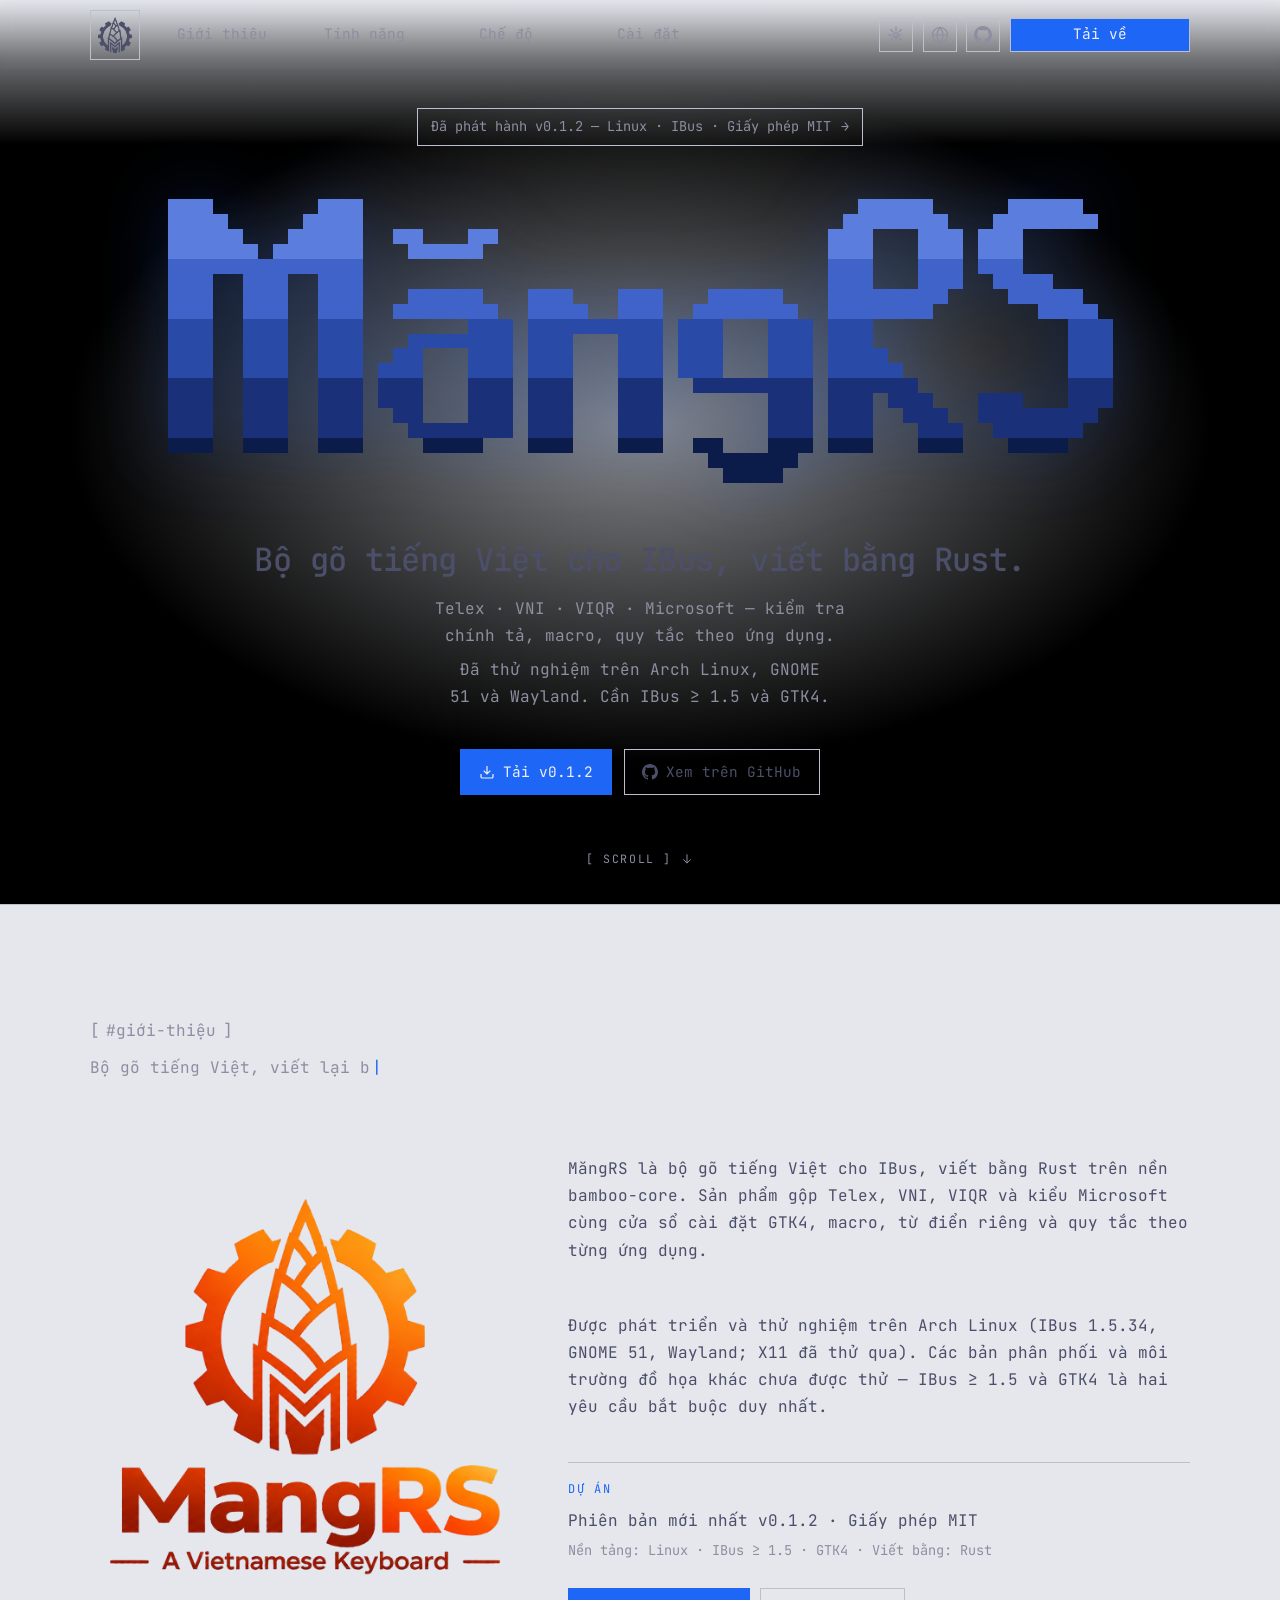
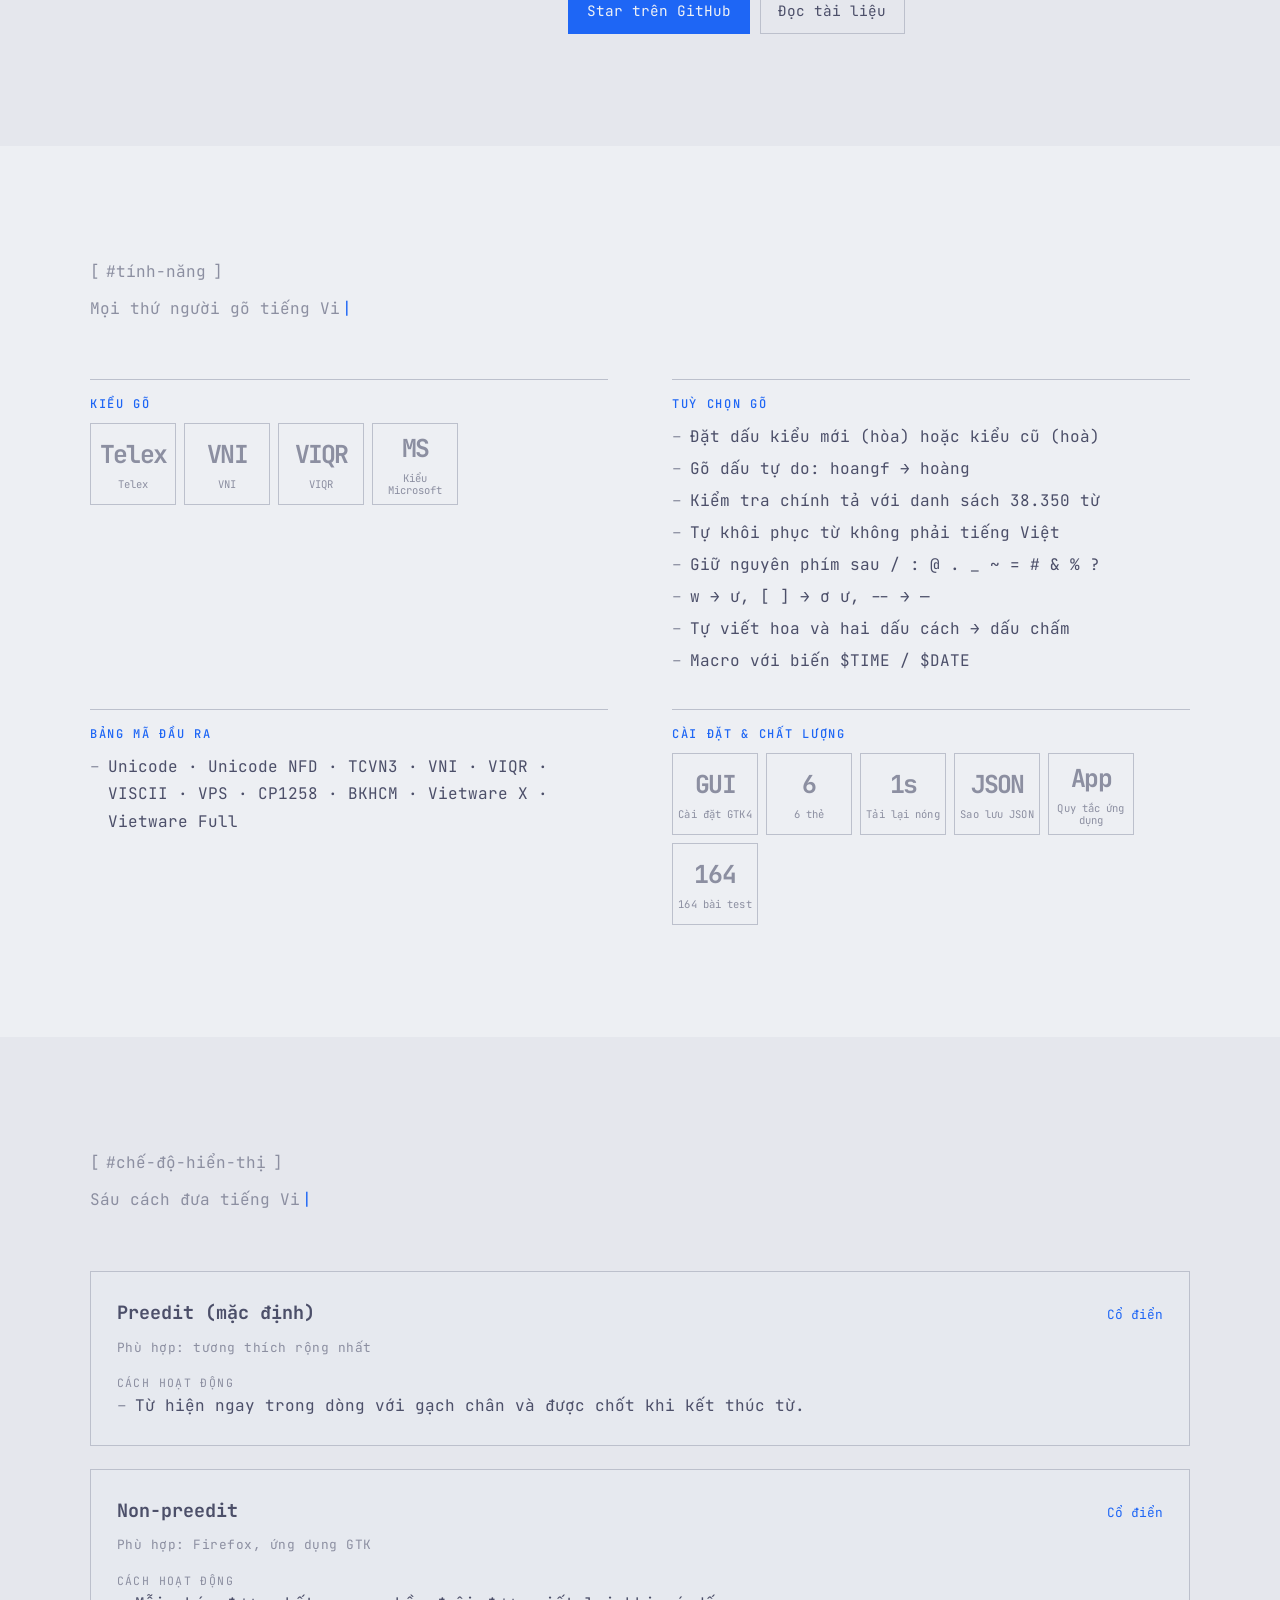
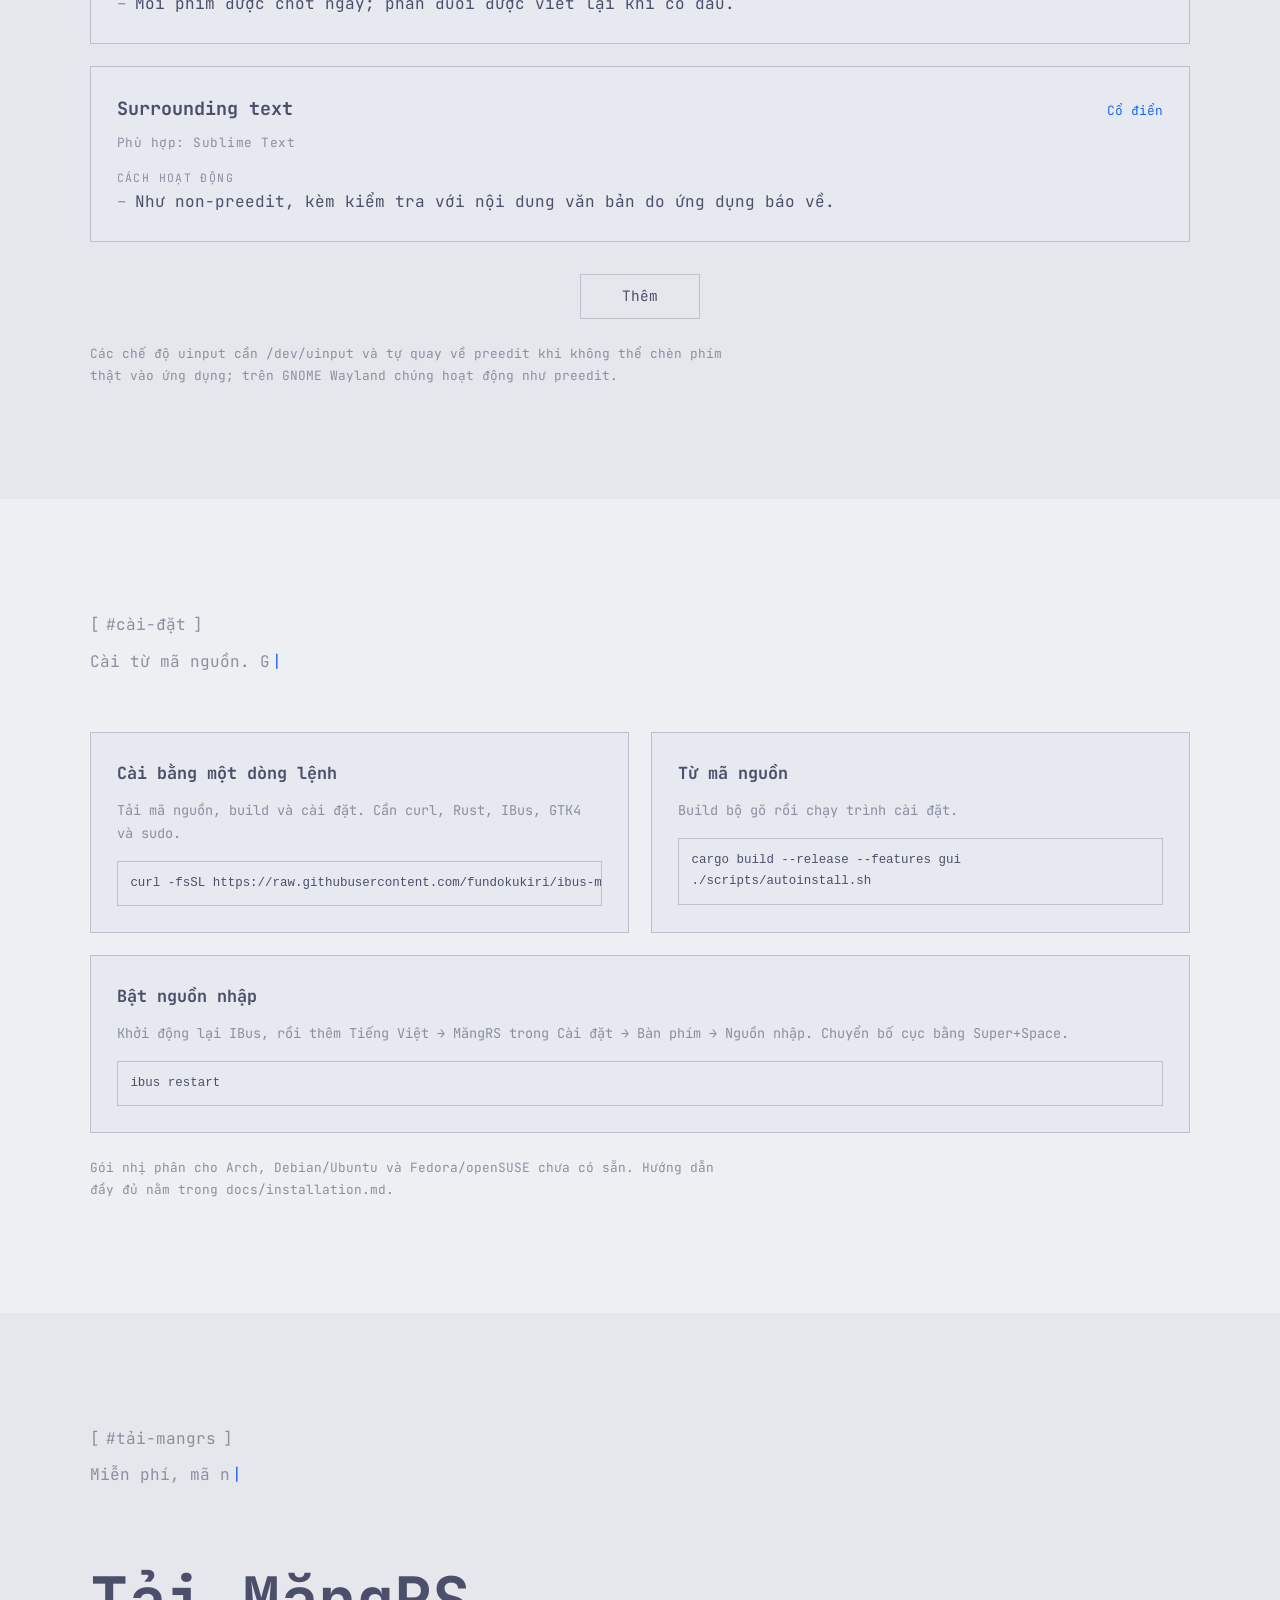
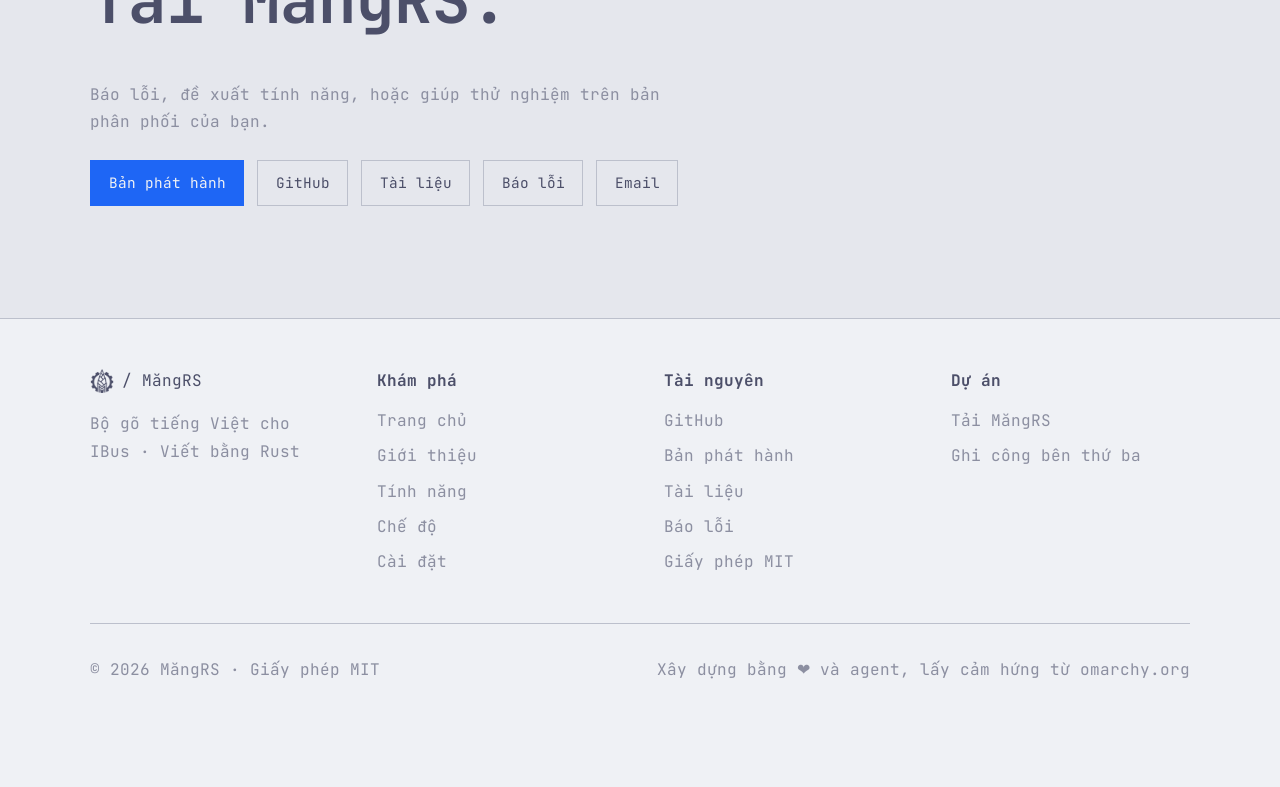
==== index.html @ a455593c "Build MăngRS product site" ====
<!DOCTYPE html>
<html lang="vi" data-theme="catppuccin-latte">

<head>
  <meta charset="UTF-8">
  <meta name="viewport" content="width=device-width, initial-scale=1.0">
  <title data-i18n="site.title">MăngRS — Bộ gõ tiếng Việt cho IBus</title>
  <meta name="description" data-i18n="site.description" content="Bộ gõ tiếng Việt cho IBus, viết bằng Rust. Hỗ trợ Telex, VNI, VIQR và kiểu Microsoft cùng kiểm tra chính tả, macro và quy tắc theo ứng dụng.">
  <meta property="og:title" data-i18n="site.title" content="MăngRS — Bộ gõ tiếng Việt cho IBus">
  <meta property="og:description" data-i18n="site.description" content="Bộ gõ tiếng Việt cho IBus, viết bằng Rust. Hỗ trợ Telex, VNI, VIQR và kiểu Microsoft cùng kiểm tra chính tả, macro và quy tắc theo ứng dụng.">
  <meta property="og:url" content="https://mangrs.fundoku.io.vn/">
  <meta property="og:image" content="https://mangrs.fundoku.io.vn/assets/img/mangrs-logo.png">
  <meta name="twitter:card" content="summary_large_image">
  <meta name="twitter:title" data-i18n="site.title" content="MăngRS — Bộ gõ tiếng Việt cho IBus">
  <meta name="twitter:description" data-i18n="site.description" content="Bộ gõ tiếng Việt cho IBus, viết bằng Rust. Hỗ trợ Telex, VNI, VIQR và kiểu Microsoft cùng kiểm tra chính tả, macro và quy tắc theo ứng dụng.">
  <meta name="twitter:image" content="https://mangrs.fundoku.io.vn/assets/img/mangrs-logo.png">
  <meta name="theme-color" content="#eff1f5">
  <link rel="icon" type="image/png" href="assets/img/mangrs-mark.png">
  <link rel="preconnect" href="https://fonts.googleapis.com">
  <link rel="preconnect" href="https://fonts.gstatic.com" crossorigin>
  <link href="https://fonts.googleapis.com/css2?family=JetBrains+Mono:wght@400;500;600;700&display=swap" rel="stylesheet">
  <link rel="stylesheet" href="assets/css/styles.css?v=20261031">
  <script>
      (function () {
        try {
          const key = "mangrs-theme";
          const saved = localStorage.getItem(key);
          const themes = ["tokyo-night", "catppuccin-mocha", "gruvbox", "nord", "rose-pine", "catppuccin-latte"];
          let theme = saved || "catppuccin-latte";
          if (!themes.includes(theme)) theme = "catppuccin-latte";
          document.documentElement.classList.add("js");
          document.documentElement.setAttribute("data-theme", theme);
          const meta = document.querySelector('meta[name="theme-color"]');
          const map = { "tokyo-night": "#20232b", "catppuccin-mocha": "#1e1e2e", "gruvbox": "#282828", "nord": "#2e3440", "rose-pine": "#191724", "catppuccin-latte": "#eff1f5" };
          if (meta) meta.setAttribute("content", map[theme] || "#eff1f5");
        } catch (e) { }
      })();
    </script>
</head>

<body>
  <header class="hero-header">
    <div class="hero-container header-row">
      <div class="header-left">
        <a class="logo-square" href="#" aria-label="MăngRS home" id="logoHome">
          <span class="logo-mark" role="img" aria-label="MăngRS logo"></span>
        </a>
        <nav class="hero-nav mono">
          <a href="#about" data-nav data-i18n="nav.about">About</a>
          <a href="#features" data-nav data-i18n="nav.features">Features</a>
          <a href="#modes" data-nav data-i18n="nav.modes">Modes</a>
          <a href="#install" data-nav data-i18n="nav.install">Install</a>
        </nav>
      </div>
      <div class="header-right">
        <button class="icon-btn" id="themeToggleBtn" aria-label="Change theme" title="Change theme (T)">
          <svg width="18" height="18" viewBox="0 0 24 24" fill="none" stroke="currentColor" stroke-width="1.5">
            <circle cx="12" cy="12" r="3"></circle>
            <path d="M12 1v6m0 6v6M4.22 4.22l4.24 4.24m7.08 7.08l4.24 4.24M1 12h6m6 0h6M4.22 19.78l4.24-4.24m7.08-7.08l4.24-4.24"></path>
          </svg>
        </button>
        <div class="lang-picker" id="langPicker">
          <button class="icon-btn" id="langToggleBtn" aria-label="Select language" aria-haspopup="menu" aria-expanded="false" aria-controls="langMenu" title="EN / VI / 简 / 繁">
            <svg width="18" height="18" viewBox="0 0 24 24" fill="none" stroke="currentColor" stroke-width="1.5">
              <circle cx="12" cy="12" r="10"></circle>
              <path d="M2 12h20M12 2a15.3 15.3 0 014 10 15.3 15.3 0 01-4 10 15.3 15.3 0 01-4-10 15.3 15.3 0 014-10z"></path>
            </svg>
          </button>
          <div class="lang-menu mono" id="langMenu" role="menu" aria-label="Select language" hidden>
            <button class="lang-option" type="button" role="menuitemradio" data-lang="en" aria-checked="false" lang="en">
              <span class="lang-flag" aria-hidden="true">
                <svg viewBox="0 0 24 16">
                  <circle cx="12" cy="8" r="6.6" fill="#2f81f7"/>
                  <ellipse cx="12" cy="8" rx="3.1" ry="6.6" fill="none" stroke="#e6f0ff" stroke-width="1"/>
                  <path d="M5.6 8h12.8M6.7 4.6h10.6M6.7 11.4h10.6" fill="none" stroke="#e6f0ff" stroke-width="1"/>
                </svg>
              </span>
              <span class="lang-option-name">English</span>
            </button>
            <button class="lang-option" type="button" role="menuitemradio" data-lang="vi" aria-checked="false" lang="vi">
              <span class="lang-flag" aria-hidden="true">
                <svg viewBox="0 0 24 16">
                  <rect width="24" height="16" fill="#da251d"/>
                  <polygon fill="#ffcd00" points="12,3 13.176,6.382 16.755,6.455 13.902,8.618 14.939,12.045 12,10 9.061,12.045 10.098,8.618 7.245,6.455 10.824,6.382"/>
                </svg>
              </span>
              <span class="lang-option-name">Tiếng Việt</span>
            </button>
            <button class="lang-option" type="button" role="menuitemradio" data-lang="zh-CN" aria-checked="false" lang="zh-CN">
              <span class="lang-flag" aria-hidden="true">
                <svg viewBox="0 0 24 16">
                  <rect width="24" height="16" fill="#de2910"/>
                  <g fill="#ffde00">
                    <path d="M0,-1 L0.2245,-0.309 0.9511,-0.309 0.3633,0.118 0.5878,0.809 0,0.382 -0.5878,0.809 -0.3633,0.118 -0.9511,-0.309 -0.2245,-0.309 Z" transform="translate(6 5) scale(3.4)"/>
                    <path d="M0,-1 L0.2245,-0.309 0.9511,-0.309 0.3633,0.118 0.5878,0.809 0,0.382 -0.5878,0.809 -0.3633,0.118 -0.9511,-0.309 -0.2245,-0.309 Z" transform="translate(11.2 2.6) scale(1.2)"/>
                    <path d="M0,-1 L0.2245,-0.309 0.9511,-0.309 0.3633,0.118 0.5878,0.809 0,0.382 -0.5878,0.809 -0.3633,0.118 -0.9511,-0.309 -0.2245,-0.309 Z" transform="translate(13.6 4.6) scale(1.2)"/>
                    <path d="M0,-1 L0.2245,-0.309 0.9511,-0.309 0.3633,0.118 0.5878,0.809 0,0.382 -0.5878,0.809 -0.3633,0.118 -0.9511,-0.309 -0.2245,-0.309 Z" transform="translate(13.6 7.4) scale(1.2)"/>
                    <path d="M0,-1 L0.2245,-0.309 0.9511,-0.309 0.3633,0.118 0.5878,0.809 0,0.382 -0.5878,0.809 -0.3633,0.118 -0.9511,-0.309 -0.2245,-0.309 Z" transform="translate(11.2 9.4) scale(1.2)"/>
                  </g>
                </svg>
              </span>
              <span class="lang-option-body">
                <span class="lang-option-sub" lang="en">Simplified Chinese</span>
                <span class="lang-option-name">简体中文</span>
              </span>
            </button>
            <button class="lang-option" type="button" role="menuitemradio" data-lang="zh-TW" aria-checked="false" lang="zh-TW">
              <span class="lang-flag" aria-hidden="true">
                <svg viewBox="0 0 24 16">
                  <rect width="24" height="16" fill="#fe0000"/>
                  <rect width="12" height="8" fill="#000095"/>
                  <polygon fill="#fff" points="9,4 7.449,4.388 8.598,5.5 7.061,5.061 7.5,6.598 6.388,5.449 6,7 5.612,5.449 4.5,6.598 4.939,5.061 3.402,5.5 4.551,4.388 3,4 4.551,3.612 3.402,2.5 4.939,2.939 4.5,1.402 5.612,2.551 6,1 6.388,2.551 7.5,1.402 7.061,2.939 8.598,2.5 7.449,3.612"/>
                  <circle cx="6" cy="4" r="1.65" fill="#fff"/>
                </svg>
              </span>
              <span class="lang-option-body">
                <span class="lang-option-sub" lang="en">Traditional Chinese</span>
                <span class="lang-option-name">繁體中文</span>
              </span>
            </button>
          </div>
        </div>
        <a class="icon-btn" href="https://github.com/fundokukiri/ibus-mangrs" target="_blank" rel="noopener" aria-label="GitHub">
          <svg width="18" height="18" viewBox="0 0 24 24" fill="currentColor">
            <path d="M12 0c-6.626 0-12 5.373-12 12 0 5.302 3.438 9.8 8.207 11.387.599.111.793-.261.793-.577v-2.234c-3.338.726-4.033-1.416-4.033-1.416-.546-1.387-1.333-1.756-1.333-1.756-1.089-.745.083-.729.083-.729 1.205.084 1.839 1.237 1.839 1.237 1.07 1.834 2.807 1.304 3.492.997.107-.775.418-1.305.762-1.604-2.665-.305-5.467-1.334-5.467-5.931 0-1.311.469-2.381 1.236-3.221-.124-.303-.535-1.524.117-3.176 0 0 1.008-.322 3.301 1.23.957-.266 1.983-.399 3.003-.404 1.02.005 2.047.138 3.006.404 2.291-1.552 3.297-1.23 3.297-1.23.653 1.653.242 2.874.118 3.176.77.84 1.235 1.911 1.235 3.221 0 4.609-2.807 5.624-5.479 5.921.43.372.823 1.102.823 2.222v3.293c0 .319.192.694.801.576 4.765-1.589 8.199-6.086 8.199-11.386 0-6.627-5.373-12-12-12z"/>
          </svg>
        </a>
        <a class="btn btn-hire mono" href="#install" data-nav data-i18n="nav.get">Download</a>
        <button class="icon-btn nav-toggle" id="navToggle" type="button" aria-label="Toggle navigation" aria-expanded="false" aria-controls="mobileNav">
          <span class="nav-toggle-bars" aria-hidden="true">
            <span></span>
            <span></span>
            <span></span>
          </span>
        </button>
      </div>
    </div>
    <div class="lang-hint mono" id="langHint" role="status" aria-live="polite" hidden></div>
    <nav class="mobile-nav mono" id="mobileNav" aria-label="Mobile navigation">
      <a href="#about" data-nav data-i18n="nav.about">About</a>
      <a href="#features" data-nav data-i18n="nav.features">Features</a>
      <a href="#modes" data-nav data-i18n="nav.modes">Modes</a>
      <a href="#install" data-nav data-i18n="nav.install">Install</a>
      <div class="mobile-nav-row">
        <div class="mobile-nav-social">
          <a class="btn btn-hire mobile-nav-hire mono" href="#install" data-nav aria-labelledby="mobileHireLabel">
            <svg width="18" height="18" viewBox="0 0 24 24" fill="none" stroke="currentColor" stroke-width="1.5" aria-hidden="true">
              <path d="M21 15v4a2 2 0 01-2 2H5a2 2 0 01-2-2v-4M7 10l5 5 5-5M12 15V3"></path>
            </svg>
            <span class="sr-only" id="mobileHireLabel" data-i18n="nav.get">Download</span>
          </a>
          <a class="icon-btn" href="https://github.com/fundokukiri/ibus-mangrs" target="_blank" rel="noopener" aria-label="GitHub">
            <svg width="18" height="18" viewBox="0 0 24 24" fill="currentColor">
              <path d="M12 0c-6.626 0-12 5.373-12 12 0 5.302 3.438 9.8 8.207 11.387.599.111.793-.261.793-.577v-2.234c-3.338.726-4.033-1.416-4.033-1.416-.546-1.387-1.333-1.756-1.333-1.756-1.089-.745.083-.729.083-.729 1.205.084 1.839 1.237 1.839 1.237 1.07 1.834 2.807 1.304 3.492.997.107-.775.418-1.305.762-1.604-2.665-.305-5.467-1.334-5.467-5.931 0-1.311.469-2.381 1.236-3.221-.124-.303-.535-1.524.117-3.176 0 0 1.008-.322 3.301 1.23.957-.266 1.983-.399 3.003-.404 1.02.005 2.047.138 3.006.404 2.291-1.552 3.297-1.23 3.297-1.23.653 1.653.242 2.874.118 3.176.77.84 1.235 1.911 1.235 3.221 0 4.609-2.807 5.624-5.479 5.921.43.372.823 1.102.823 2.222v3.293c0 .319.192.694.801.576 4.765-1.589 8.199-6.086 8.199-11.386 0-6.627-5.373-12-12-12z"/>
            </svg>
          </a>
        </div>
      </div>
    </nav>
  </header>

  <section id="hero" class="hero-section">
    <canvas id="heroFieldCanvas" class="hero-field-canvas" aria-hidden="true"></canvas>
    <div class="hero-content">
      <div class="hero-container hero-stack">
        <div class="banner-pill-wrap">
          <a class="banner-pill mono" href="https://github.com/fundokukiri/ibus-mangrs/releases/latest" target="_blank" rel="noopener">
            <span data-i18n="hero.banner_text">v0.1.2 released — Linux · IBus · MIT License</span>
            <span class="banner-arrow">→</span>
          </a>
        </div>

        <div class="wordmark-wrap">
          <h1 class="sr-only">MăngRS</h1>
          <canvas id="wordmarkCanvas" class="wordmark-canvas" width="900" height="271" aria-label="MăngRS"></canvas>
        </div>

        <div class="hero-sub">
          <p class="tagline mono" data-i18n="hero.tagline">A Vietnamese keyboard for IBus, written in Rust.</p>
          <p class="hero-line mono" data-i18n="hero.sub_line_1">Telex · VNI · VIQR · Microsoft — smart spell check, macros, per-app rules.</p>
          <p class="hero-line mono" data-i18n="hero.sub_line_2">Tested on Arch Linux, GNOME 51 and Wayland. Needs IBus ≥ 1.5 and GTK4.</p>
          <div class="hero-cta-row">
            <a class="btn btn-accent mono" href="https://github.com/fundokukiri/ibus-mangrs/releases/latest" target="_blank" rel="noopener">
              <svg width="16" height="16" viewBox="0 0 24 24" fill="none" stroke="currentColor" stroke-width="1.8">
                <path d="M21 15v4a2 2 0 01-2 2H5a2 2 0 01-2-2v-4M7 10l5 5 5-5M12 15V3"></path>
              </svg>
              <span data-i18n="hero.download">Download v0.1.2</span>
            </a>
            <a class="btn btn-ghost mono" href="https://github.com/fundokukiri/ibus-mangrs" target="_blank" rel="noopener">
              <svg width="16" height="16" viewBox="0 0 24 24" fill="currentColor">
                <path d="M12 0c-6.626 0-12 5.373-12 12 0 5.302 3.438 9.8 8.207 11.387.599.111.793-.261.793-.577v-2.234c-3.338.726-4.033-1.416-4.033-1.416-.546-1.387-1.333-1.756-1.333-1.756-1.089-.745.083-.729.083-.729 1.205.084 1.839 1.237 1.839 1.237 1.07 1.834 2.807 1.304 3.492.997.107-.775.418-1.305.762-1.604-2.665-.305-5.467-1.334-5.467-5.931 0-1.311.469-2.381 1.236-3.221-.124-.303-.535-1.524.117-3.176 0 0 1.008-.322 3.301 1.23.957-.266 1.983-.399 3.003-.404 1.02.005 2.047.138 3.006.404 2.291-1.552 3.297-1.23 3.297-1.23.653 1.653.242 2.874.118 3.176.77.84 1.235 1.911 1.235 3.221 0 4.609-2.807 5.624-5.479 5.921.43.372.823 1.102.823 2.222v3.293c0 .319.192.694.801.576 4.765-1.589 8.199-6.086 8.199-11.386 0-6.627-5.373-12-12-12z"/>
              </svg>
              <span data-i18n="hero.github">View on GitHub</span>
            </a>
          </div>
        </div>

        <a class="hero-scroll mono" href="#about" data-nav aria-label="Scroll to about">
          <span aria-hidden="true">[ scroll ]</span>
          <svg width="14" height="14" viewBox="0 0 24 24" fill="none" stroke="currentColor" stroke-width="1.7" aria-hidden="true">
            <path d="M12 4v15M5.5 12.5L12 19l6.5-6.5"></path>
          </svg>
        </a>
      </div>
    </div>
  </section>

  <main>
    <section id="about" class="section">
      <div class="container">
        <header class="section-header">
          <a class="section-anchor" href="#about" data-i18n="about.title">#about</a>
          <p class="section-sub" data-i18n="about.subtitle">A Vietnamese input method, rebuilt in Rust.</p>
        </header>
        <div class="about-grid">
          <div class="about-media">
            <img src="assets/img/mangrs-logo.png" alt="MăngRS logo" loading="lazy">
          </div>
          <div class="about-content">
            <div class="about-text">
              <p data-i18n="about.p1">MăngRS is a Vietnamese input method engine for IBus, written in Rust on top of bamboo-core. It brings Telex, VNI, VIQR and the Microsoft layout together with a GTK4 settings window, macros, a custom dictionary and per-app rules.</p>
              <p data-i18n="about.p2">Developed and tested on Arch Linux (IBus 1.5.34, GNOME 51, Wayland; X11 smoke-tested). Other distributions and desktop environments are not tested yet — IBus ≥ 1.5 and GTK4 are the only hard requirements.</p>
            </div>
            <div class="about-education">
              <p class="about-edu-label mono" data-i18n="about.spec_label">Project</p>
              <p class="about-edu-degree"><span data-i18n="about.version_label">Latest version</span> v0.1.2 · <span data-i18n="about.license_label">License</span> MIT</p>
              <p class="about-edu-meta mono"><span data-i18n="about.platform_label">Platform</span>: Linux · IBus ≥ 1.5 · GTK4 · <span data-i18n="about.language_label">Written in</span>: Rust</p>
            </div>
            <div class="about-actions">
              <a class="btn btn-primary mono" href="https://github.com/fundokukiri/ibus-mangrs" target="_blank" rel="noopener" data-i18n="about.action_github">Star on GitHub</a>
              <a class="btn btn-ghost mono" href="https://github.com/fundokukiri/ibus-mangrs/tree/master/docs" target="_blank" rel="noopener" data-i18n="about.action_docs">Read the docs</a>
            </div>
          </div>
        </div>
      </div>
    </section>

    <section id="features" class="section">
      <div class="container">
        <header class="section-header">
          <a class="section-anchor" href="#features" data-i18n="features.title">#features</a>
          <p class="section-sub" data-i18n="features.subtitle">Everything a Vietnamese typist needs.</p>
        </header>
        <div class="skills-groups">
          <section class="skill-group fade-in">
            <h3 class="skill-label mono" data-i18n="features.inputsLabel">Input methods</h3>
            <ul class="skill-tiles">
              <li class="skill-tile">
                <span class="skill-icon" aria-hidden="true"><span class="skill-mark sm">Telex</span></span>
                <span class="skill-name mono" data-i18n="features.telex">Telex</span>
              </li>
              <li class="skill-tile">
                <span class="skill-icon" aria-hidden="true"><span class="skill-mark sm">VNI</span></span>
                <span class="skill-name mono" data-i18n="features.vni">VNI</span>
              </li>
              <li class="skill-tile">
                <span class="skill-icon" aria-hidden="true"><span class="skill-mark sm">VIQR</span></span>
                <span class="skill-name mono" data-i18n="features.viqr">VIQR</span>
              </li>
              <li class="skill-tile">
                <span class="skill-icon" aria-hidden="true"><span class="skill-mark sm">MS</span></span>
                <span class="skill-name mono" data-i18n="features.microsoft">Microsoft layout</span>
              </li>
            </ul>
          </section>
          <section class="skill-group fade-in">
            <h3 class="skill-label mono" data-i18n="features.typingLabel">Typing options</h3>
            <ul class="skill-list mono">
              <li data-i18n="features.typing1">Modern tone placement (hòa) or traditional (hoà)</li>
              <li data-i18n="features.typing2">Free tone marking: hoangf → hoàng</li>
              <li data-i18n="features.typing3">Spell check from a bundled 38,350-word list</li>
              <li data-i18n="features.typing4">Auto-restore non-Vietnamese words</li>
              <li data-i18n="features.typing5">Raw keys after / : @ . _ ~ = # &amp; % ?</li>
              <li data-i18n="features.typing6">w → ư, [ ] → ơ ư, -- → —</li>
              <li data-i18n="features.typing7">Auto-capitalize and double space → period</li>
              <li data-i18n="features.typing8">Macros with $TIME / $DATE expansion</li>
            </ul>
          </section>
          <section class="skill-group fade-in">
            <h3 class="skill-label mono" data-i18n="features.charsetsLabel">Output charsets</h3>
            <ul class="skill-list mono">
              <li data-i18n="features.charsets">Unicode · Unicode NFD · TCVN3 · VNI · VIQR · VISCII · VPS · CP1258 · BKHCM · Vietware X · Vietware Full</li>
            </ul>
          </section>
          <section class="skill-group fade-in">
            <h3 class="skill-label mono" data-i18n="features.qualityLabel">Settings &amp; quality</h3>
            <ul class="skill-tiles">
              <li class="skill-tile">
                <span class="skill-icon" aria-hidden="true"><span class="skill-mark sm">GUI</span></span>
                <span class="skill-name mono" data-i18n="features.q1">GTK4 settings</span>
              </li>
              <li class="skill-tile">
                <span class="skill-icon" aria-hidden="true"><span class="skill-mark">6</span></span>
                <span class="skill-name mono" data-i18n="features.q2">6 tabs</span>
              </li>
              <li class="skill-tile">
                <span class="skill-icon" aria-hidden="true"><span class="skill-mark sm">1s</span></span>
                <span class="skill-name mono" data-i18n="features.q3">Hot reload</span>
              </li>
              <li class="skill-tile">
                <span class="skill-icon" aria-hidden="true"><span class="skill-mark sm">JSON</span></span>
                <span class="skill-name mono" data-i18n="features.q4">JSON backup</span>
              </li>
              <li class="skill-tile">
                <span class="skill-icon" aria-hidden="true"><span class="skill-mark sm">App</span></span>
                <span class="skill-name mono" data-i18n="features.q5">App rules</span>
              </li>
              <li class="skill-tile">
                <span class="skill-icon" aria-hidden="true"><span class="skill-mark">164</span></span>
                <span class="skill-name mono" data-i18n="features.q6">164 tests</span>
              </li>
            </ul>
          </section>
        </div>
      </div>
    </section>

    <section id="modes" class="section">
      <div class="container">
        <header class="section-header">
          <a class="section-anchor" href="#modes" data-i18n="modes.title">#display-modes</a>
          <p class="section-sub" data-i18n="modes.subtitle">Six ways to put Vietnamese on screen.</p>
        </header>
        <div class="experience-list" id="workList">
          <article class="card experience-card" data-exp-card>
            <header class="exp-head">
              <h3 class="exp-role" data-i18n="modes.list.0.role">Preedit (default)</h3>
              <span class="exp-period mono" data-i18n="modes.list.0.kind">Classic</span>
            </header>
            <p class="exp-company mono" data-i18n="modes.list.0.best">Best for: widest compatibility</p>
            <div class="exp-body" id="exp-body-0">
              <div class="exp-body-inner">
                <p class="exp-label mono" data-i18n="modes.how">How it works</p>
                <ul class="exp-list" id="exp-list-0">
                  <li data-i18n="modes.list.0.desc">The word shows inline with an underline and commits when the word ends.</li>
                </ul>
              </div>
            </div>
            <span class="exp-chevron" aria-hidden="true">
              <svg width="16" height="16" viewBox="0 0 24 24" fill="none" stroke="currentColor" stroke-width="2"><path d="M6 9l6 6 6-6"></path></svg>
            </span>
          </article>
          <article class="card experience-card" data-exp-card>
            <header class="exp-head">
              <h3 class="exp-role" data-i18n="modes.list.1.role">Non-preedit</h3>
              <span class="exp-period mono" data-i18n="modes.list.1.kind">Classic</span>
            </header>
            <p class="exp-company mono" data-i18n="modes.list.1.best">Best for: Firefox, GTK apps</p>
            <div class="exp-body" id="exp-body-1">
              <div class="exp-body-inner">
                <p class="exp-label mono" data-i18n="modes.how">How it works</p>
                <ul class="exp-list" id="exp-list-1">
                  <li data-i18n="modes.list.1.desc">Every key commits immediately; the tail is rewritten when a mark arrives.</li>
                </ul>
              </div>
            </div>
            <span class="exp-chevron" aria-hidden="true">
              <svg width="16" height="16" viewBox="0 0 24 24" fill="none" stroke="currentColor" stroke-width="2"><path d="M6 9l6 6 6-6"></path></svg>
            </span>
          </article>
          <article class="card experience-card" data-exp-card>
            <header class="exp-head">
              <h3 class="exp-role" data-i18n="modes.list.2.role">Surrounding text</h3>
              <span class="exp-period mono" data-i18n="modes.list.2.kind">Classic</span>
            </header>
            <p class="exp-company mono" data-i18n="modes.list.2.best">Best for: Sublime Text</p>
            <div class="exp-body" id="exp-body-2">
              <div class="exp-body-inner">
                <p class="exp-label mono" data-i18n="modes.how">How it works</p>
                <ul class="exp-list" id="exp-list-2">
                  <li data-i18n="modes.list.2.desc">Non-preedit plus a check against the application's own text report.</li>
                </ul>
              </div>
            </div>
            <span class="exp-chevron" aria-hidden="true">
              <svg width="16" height="16" viewBox="0 0 24 24" fill="none" stroke="currentColor" stroke-width="2"><path d="M6 9l6 6 6-6"></path></svg>
            </span>
          </article>
          <article class="card experience-card" data-exp-card data-extra="1" hidden>
            <header class="exp-head">
              <h3 class="exp-role" data-i18n="modes.list.3.role">Smooth</h3>
              <span class="exp-period mono" data-i18n="modes.list.3.kind">Uinput · X11</span>
            </header>
            <p class="exp-company mono" data-i18n="modes.list.3.best">Best for: terminals, quirky apps</p>
            <div class="exp-body" id="exp-body-3">
              <div class="exp-body-inner">
                <p class="exp-label mono" data-i18n="modes.how">How it works</p>
                <ul class="exp-list" id="exp-list-3">
                  <li data-i18n="modes.list.3.desc">Raw keys are forwarded while typing; the Latin tail is erased with real Backspaces at word end.</li>
                </ul>
              </div>
            </div>
            <span class="exp-chevron" aria-hidden="true">
              <svg width="16" height="16" viewBox="0 0 24 24" fill="none" stroke="currentColor" stroke-width="2"><path d="M6 9l6 6 6-6"></path></svg>
            </span>
          </article>
          <article class="card experience-card" data-exp-card data-extra="1" hidden>
            <header class="exp-head">
              <h3 class="exp-role" data-i18n="modes.list.4.role">Super Smooth</h3>
              <span class="exp-period mono" data-i18n="modes.list.4.kind">Uinput · X11</span>
            </header>
            <p class="exp-company mono" data-i18n="modes.list.4.best">Best for: fast typing</p>
            <div class="exp-body" id="exp-body-4">
              <div class="exp-body-inner">
                <p class="exp-label mono" data-i18n="modes.how">How it works</p>
                <ul class="exp-list" id="exp-list-4">
                  <li data-i18n="modes.list.4.desc">Same as Smooth, without the safety check before rewriting the tail.</li>
                </ul>
              </div>
            </div>
            <span class="exp-chevron" aria-hidden="true">
              <svg width="16" height="16" viewBox="0 0 24 24" fill="none" stroke="currentColor" stroke-width="2"><path d="M6 9l6 6 6-6"></path></svg>
            </span>
          </article>
          <article class="card experience-card" data-exp-card data-extra="1" hidden>
            <header class="exp-head">
              <h3 class="exp-role" data-i18n="modes.list.5.role">Select</h3>
              <span class="exp-period mono" data-i18n="modes.list.5.kind">Uinput · X11</span>
            </header>
            <p class="exp-company mono" data-i18n="modes.list.5.best">Best for: apps where Backspaces misbehave</p>
            <div class="exp-body" id="exp-body-5">
              <div class="exp-body-inner">
                <p class="exp-label mono" data-i18n="modes.how">How it works</p>
                <ul class="exp-list" id="exp-list-5">
                  <li data-i18n="modes.list.5.desc">Shift+← selects the tail, Delete erases it, then the word commits.</li>
                </ul>
              </div>
            </div>
            <span class="exp-chevron" aria-hidden="true">
              <svg width="16" height="16" viewBox="0 0 24 24" fill="none" stroke="currentColor" stroke-width="2"><path d="M6 9l6 6 6-6"></path></svg>
            </span>
          </article>
        </div>
        <div class="work-more">
          <button class="btn btn-ghost mono" id="workMoreBtn" type="button" aria-expanded="false" aria-controls="workList" data-i18n="modes.more">More</button>
        </div>
        <p class="section-note mono" data-i18n="modes.note">The uinput modes need /dev/uinput and fall back to preedit wherever real-key injection cannot reach the application; on GNOME Wayland they resolve to preedit.</p>
      </div>
    </section>

    <section id="install" class="section">
      <div class="container">
        <header class="section-header">
          <a class="section-anchor" href="#install" data-i18n="install.title">#install</a>
          <p class="section-sub" data-i18n="install.subtitle">Install from source. Binary packages are not available yet.</p>
        </header>
        <div class="install-grid">
          <article class="card install-card fade-in">
            <h3 data-i18n="install.online_title">One-line install</h3>
            <p data-i18n="install.online_desc">Downloads the source, builds it and installs it. Needs curl, Rust, IBus, GTK4 and sudo.</p>
            <pre class="install-code"><code>curl -fsSL https://raw.githubusercontent.com/fundokukiri/ibus-mangrs/dev/scripts/install-online.sh | sh</code></pre>
          </article>
          <article class="card install-card fade-in">
            <h3 data-i18n="install.source_title">From source</h3>
            <p data-i18n="install.source_desc">Build the engine, then run the installer.</p>
            <pre class="install-code"><code>cargo build --release --features gui
./scripts/autoinstall.sh</code></pre>
          </article>
          <article class="card install-card install-card-after fade-in">
            <h3 data-i18n="install.after_title">Enable the input source</h3>
            <p data-i18n="install.after_desc">Restart IBus, then add Vietnamese → MăngRS in Settings → Keyboard → Input Sources. Switch layouts with Super+Space.</p>
            <pre class="install-code"><code>ibus restart</code></pre>
          </article>
        </div>
        <p class="section-note mono" data-i18n="install.note">Binary packages for Arch, Debian/Ubuntu and Fedora/openSUSE are not available yet. Full instructions live in docs/installation.md.</p>
      </div>
    </section>

    <section id="contact" class="section contact">
      <div class="container">
        <header class="section-header">
          <a class="section-anchor" href="#contact" data-i18n="contact.title">#get-mangrs</a>
          <p class="section-sub" data-i18n="contact.subtitle">Free, open source, MIT licensed.</p>
        </header>
        <div class="contact-inner">
          <h2 class="contact-title" data-i18n="contact.heading">Get MăngRS.</h2>
          <p class="contact-desc" data-i18n="contact.description">Report a bug, request a feature, or help test it on your distribution.</p>
          <div class="contact-actions">
            <a class="btn btn-primary mono" href="https://github.com/fundokukiri/ibus-mangrs/releases/latest" target="_blank" rel="noopener" data-i18n="contact.link_releases">Releases</a>
            <a class="btn btn-ghost mono" href="https://github.com/fundokukiri/ibus-mangrs" target="_blank" rel="noopener" data-i18n="contact.link_github">GitHub</a>
            <a class="btn btn-ghost mono" href="https://github.com/fundokukiri/ibus-mangrs/tree/master/docs" target="_blank" rel="noopener" data-i18n="contact.link_docs">Documentation</a>
            <a class="btn btn-ghost mono" href="https://github.com/fundokukiri/ibus-mangrs/issues" target="_blank" rel="noopener" data-i18n="contact.link_issues">Issues</a>
            <button class="btn btn-ghost mono" id="emailBtn" data-email="fundokukiri@gmail.com" data-i18n="contact.link_email">Email</button>
          </div>
        </div>
      </div>
    </section>
  </main>

  <footer class="site-footer">
      <div class="container footer-grid">
      <div class="footer-col">
        <div class="footer-logo">
          <span class="logo-mark footer-logo-mark" role="img" aria-label="MăngRS logo"></span>
          <span class="mono">/ MăngRS</span>
        </div>
        <p class="footer-desc" data-i18n="footer.role">A Vietnamese keyboard for IBus · Written in Rust</p>
      </div>
      <div class="footer-col">
        <h4 class="footer-title mono" data-i18n="footer.explore">Explore</h4>
        <ul class="footer-list">
          <li><a href="#hero" data-footer data-i18n="footer.home">Home</a></li>
          <li><a href="#about" data-footer data-i18n="footer.about">About</a></li>
          <li><a href="#features" data-footer data-i18n="footer.features">Features</a></li>
          <li><a href="#modes" data-footer data-i18n="footer.modes">Modes</a></li>
          <li><a href="#install" data-footer data-i18n="footer.install">Install</a></li>
        </ul>
      </div>
      <div class="footer-col">
        <h4 class="footer-title mono" data-i18n="footer.resources">Resources</h4>
        <ul class="footer-list">
          <li><a href="https://github.com/fundokukiri/ibus-mangrs" target="_blank" rel="noopener" data-i18n="footer.link_github">GitHub</a></li>
          <li><a href="https://github.com/fundokukiri/ibus-mangrs/releases" target="_blank" rel="noopener" data-i18n="footer.link_releases">Releases</a></li>
          <li><a href="https://github.com/fundokukiri/ibus-mangrs/tree/master/docs" target="_blank" rel="noopener" data-i18n="footer.link_docs">Documentation</a></li>
          <li><a href="https://github.com/fundokukiri/ibus-mangrs/issues" target="_blank" rel="noopener" data-i18n="footer.link_issues">Issues</a></li>
          <li><a href="https://github.com/fundokukiri/ibus-mangrs/blob/master/LICENSE" target="_blank" rel="noopener" data-i18n="footer.link_license">MIT License</a></li>
        </ul>
      </div>
      <div class="footer-col">
        <h4 class="footer-title mono" data-i18n="footer.project">Project</h4>
        <ul class="footer-list">
          <li><a href="#contact" data-footer data-i18n="footer.contact">Get MăngRS</a></li>
          <li><a href="https://github.com/fundokukiri/ibus-mangrs/blob/master/NOTICE.md" target="_blank" rel="noopener" data-i18n="footer.link_notice">Third-party notices</a></li>
        </ul>
      </div>
    </div>
    <div class="container footer-bottom">
      <p class="footer-copy" data-i18n="footer.copyright">© 2026 MăngRS · MIT License</p>
      <p class="footer-note mono" data-i18n="footer.built_with">Built with ❤ and agents, inspired by omarchy.org</p>
    </div>
  </footer>

  <script src="assets/js/main.js?v=20261031"></script>
</body>

</html>
---- assets/css/styles.css ----
:root {
  --bg: #eff1f5;     
  --fg: #4c4f69;    
  --muted: #8c8fa1;   
  --accent: #1e66f5;  
  --logo: #4c4f69;
  --border: #bcc0cc;  
  --card: #e6e9ef;   
  --surface: #e6e9ef; 
  --field-bg: #e6e9ef;
  --field-dim: #a0b6e4;
  --field-mid: #6491ec;
  --field-lit: #1e66f5;
  --field-hover: #1750bf;
  --field-crest: #103887;
}

[data-theme="catppuccin-mocha"] {
  --bg: #1e1e2e;
  --fg: #cdd6f4;
  --muted: #a6adc8;
  --accent: #89b4fa;
  --logo: #89b4fa;
  --border: #313244;
  --card: #181825;
  --surface: #1e1e2e;
  --field-bg: #101019;
  --field-dim: #34415c;
  --field-mid: #5b76a4;
  --field-lit: #89b4fa;
  --field-hover: #accafc;
  --field-crest: #d2e2fd;
}

[data-theme="gruvbox"] {
  --bg: #282828;
  --fg: #ebdbb2;
  --muted: #a89984;
  --accent: #fabd2f;
  --logo: #fabd2f;
  --border: #3c3836;
  --card: #32302f;
  --surface: #282828;
  --field-bg: #1b1b1b;
  --field-dim: #4d3f25;
  --field-mid: #806526;
  --field-lit: #fabd2f;
  --field-hover: #ffd166;
  --field-crest: #ffe8a3;
}

[data-theme="nord"] {
  --bg: #2e3440;
  --fg: #eceff4;
  --muted: #d8dee9;
  --accent: #88c0d0;
  --logo: #88c0d0;
  --border: #3b4252;
  --card: #3b4252;
  --surface: #2e3440;
  --field-bg: #191c23;
  --field-dim: #384452;
  --field-mid: #596e85;
  --field-lit: #88c0d0;
  --field-hover: #b8d9e6;
  --field-crest: #e5f4fa;
}

[data-theme="rose-pine"] {
  --bg: #191724;
  --fg: #e0def4;
  --muted: #908caa;
  --accent: #ea9a97;
  --logo: #ea9a97;
  --border: #26233a;
  --card: #1f1d2e;
  --surface: #191724;
  --field-bg: #14121f;
  --field-dim: #4a3347;
  --field-mid: #8a5565;
  --field-lit: #ea9a97;
  --field-hover: #f5bdb9;
  --field-crest: #fbe1df;
}

[data-theme="tokyo-night"] {
  --bg: #20232b;
  --fg: #c0caf5;
  --muted: #9aa5ce;
  --accent: #7aa2f7;
  --logo: #7aa2f7;
  --border: #292e42;
  --card: #1a1d27;
  --surface: #20232b;
  --field-bg: #16161e;
  --field-dim: #31405e;
  --field-mid: #5a76ab;
  --field-lit: #7aa2f7;
  --field-hover: #aec6fb;
  --field-crest: #d6e1fd;
}

[data-theme="catppuccin-latte"] {
--bg: #eff1f5;     
  --fg: #4c4f69;    
  --muted: #8c8fa1;   
  --accent: #1e66f5;  
  --logo: #4c4f69;
  --border: #bcc0cc;  
  --card: #e6e9ef;   
  --surface: #e6e9ef; 
  --field-bg: #e6e9ef;
  --field-dim: #a0b6e4;
  --field-mid: #6491ec;
  --field-lit: #1e66f5;
  --field-hover: #1750bf;
  --field-crest: #103887;
}

* {
  box-sizing: border-box;
}

html {
  scroll-behavior: smooth;
}

body {
  margin: 0;
  font-family: "JetBrains Mono", ui-monospace, SFMono-Regular, Menlo, Monaco, Consolas, monospace;
  background: var(--bg);
  color: var(--fg);
  line-height: 1.7;
  text-rendering: optimizeLegibility;
  -webkit-font-smoothing: antialiased;
  -webkit-user-select: none;  
  user-select: none;
}

img {
  max-width: 100%;
  display: block;
}

a {
  color: inherit;
  text-decoration: none;
}

button {
  font: inherit;
  color: inherit;
}

.mono {
  font-family: "JetBrains Mono", monospace;
}

.sr-only {
  position: absolute;
  width: 1px;
  height: 1px;
  padding: 0;
  margin: -1px;
  overflow: hidden;
  clip: rect(0, 0, 0, 0);
  border: 0;
}

.hero-section {
  position: relative;
  min-height: 100vh;
  min-height: 100svh;
  display: flex;
  flex-direction: column;
  background: var(--field-bg, var(--bg));
  border-bottom: 1px solid var(--border);
}

.hero-field-canvas {
  position: absolute;
  inset: 0;
  z-index: 0;
  width: 100%;
  height: 100%;
  pointer-events: none;
}

.hero-section::after {
  content: "";
  position: absolute;
  inset: 0;
  z-index: 0;
  pointer-events: none;
  background:
    radial-gradient(ellipse 62% 52% at 50% 47%, color-mix(in srgb, var(--field-bg) 58%, transparent) 0%, transparent 72%),
    linear-gradient(to bottom, var(--field-bg) 0%, color-mix(in srgb, var(--field-bg) 45%, transparent) 7%, transparent 16%);
}

.hero-header {
  position: fixed;
  top: 0;
  left: 0;
  right: 0;
  z-index: 100;
  padding: 0.6rem 0;
  background: transparent;
  backdrop-filter: blur(6px);
  -webkit-backdrop-filter: blur(6px);
  transition: background 180ms ease, box-shadow 180ms ease;
}

.hero-header.is-scrolled {
  background: color-mix(in srgb, var(--bg) 88%, transparent);
  box-shadow: 0 1px 0 color-mix(in srgb, var(--border) 70%, transparent);
}

.hero-container {
  width: min(1100px, 100% - 2rem);
  margin: 0 auto;
}

.header-row {
  display: flex;
  align-items: center;
  justify-content: space-between;
  gap: 1rem;
  flex-wrap: wrap;
}

.header-left {
  display: flex;
  align-items: center;
  gap: 1.2rem;
}

.logo-square {
  width: 50px;
  height: 50px;
  border: 1px solid var(--border);
  background: transparent;
  display: flex;
  align-items: center;
  justify-content: center;
  padding: 6px;
  transition: background 150ms ease, border-color 150ms ease;
}

.logo-square:hover {
  border-color: var(--accent);
  background: color-mix(in srgb, var(--accent) 10%, transparent);
}

.logo-mark {
  display: block;
  width: 100%;
  height: 100%;
  background-color: var(--logo, var(--fg));
  -webkit-mask: url("../img/mangrs-mark.png") center / contain no-repeat;
  mask: url("../img/mangrs-mark.png") center / contain no-repeat;
  transition: background-color 300ms ease;
}

.hero-nav {
  display: flex;
  gap: 1rem;
  font-size: 0.9rem;
}

.hero-nav a {
  color: var(--muted);
  transition: color 150ms ease, background 150ms ease;
  padding: 0.3rem 0.4rem;
  width: 14ch;
  flex-shrink: 0;
  text-align: center;
  overflow: hidden;
  white-space: nowrap;
}

.hero-nav a:hover {
  color: var(--fg);
  background: color-mix(in srgb, var(--accent) 10%, transparent);
}

.hero-nav a.active {
  color: var(--fg);
  background: color-mix(in srgb, var(--accent) 12%, transparent);
}

.header-right {
  display: flex;
  align-items: center;
  gap: 0.6rem;
  flex-wrap: wrap;
}

.icon-btn.nav-toggle {
  display: none;
  cursor: pointer;
}

.nav-toggle-bars {
  display: flex;
  flex-direction: column;
  justify-content: center;
  gap: 4px;
  width: 18px;
  height: 18px;
}

.nav-toggle-bars span {
  display: block;
  width: 100%;
  height: 2px;
  background: currentColor;
  transition: transform 180ms ease, opacity 180ms ease;
}

.nav-toggle[aria-expanded="true"] .nav-toggle-bars span:nth-child(1) {
  transform: translateY(6px) rotate(45deg);
}

.nav-toggle[aria-expanded="true"] .nav-toggle-bars span:nth-child(2) {
  opacity: 0;
}

.nav-toggle[aria-expanded="true"] .nav-toggle-bars span:nth-child(3) {
  transform: translateY(-6px) rotate(-45deg);
}

.mobile-nav {
  display: none;
}

.icon-btn {
  width: 34px;
  height: 34px;
  border: 1px solid var(--border);
  background: transparent;
  display: flex;
  align-items: center;
  justify-content: center;
  color: var(--muted);
  cursor: pointer;
  transition: color 150ms ease, border-color 150ms ease, background 150ms ease, transform 120ms ease;
}

.icon-btn:hover {
  color: var(--fg);
  border-color: var(--accent);
  background: color-mix(in srgb, var(--accent) 10%, transparent);
}

.icon-btn:active {
  transform: scale(0.94);
}

.lang-picker {
  position: relative;
  display: inline-flex;
}

.lang-menu {
  position: absolute;
  top: calc(100% + 0.45rem);
  right: 0;
  z-index: 120;
  min-width: 12.5rem;
  padding: 0.3rem;
  background: var(--bg);
  border: 1px solid var(--border);
  box-shadow: 0 14px 30px rgba(0, 0, 0, 0.22);
}

.lang-menu[hidden] {
  display: none;
}

.lang-option {
  display: flex;
  align-items: center;
  justify-content: flex-start;
  gap: 0.55rem;
  width: 100%;
  padding: 0.55rem 0.65rem;
  border: 1px solid transparent;
  background: transparent;
  color: var(--muted);
  font: inherit;
  text-align: left;
  cursor: pointer;
  transition: color 150ms ease, border-color 150ms ease, background 150ms ease;
}

.lang-flag {
  width: 20px;
  height: 14px;
  flex: 0 0 auto;
  display: inline-flex;
  border: 1px solid color-mix(in srgb, var(--border) 80%, transparent);
  background: var(--surface);
  overflow: hidden;
}

.lang-flag svg {
  width: 100%;
  height: 100%;
  display: block;
}

.lang-option-body {
  display: flex;
  flex-direction: column;
  gap: 0.1rem;
  min-width: 0;
}

.lang-option-name {
  line-height: 1.15;
}

.lang-option-sub {
  color: var(--muted);
  font-size: 0.58rem;
  line-height: 1.1;
  letter-spacing: 0.02em;
}

.lang-option::after {
  content: "";
  flex: 0 0 auto;
  margin-left: auto;
  width: 7px;
  height: 7px;
  border: 1px solid currentColor;
  opacity: 0.35;
}

.lang-option:hover,
.lang-option:focus-visible {
  color: var(--fg);
  border-color: var(--border);
  background: color-mix(in srgb, var(--accent) 10%, transparent);
  outline: none;
}

.lang-option[aria-checked="true"] {
  color: var(--accent);
  border-color: color-mix(in srgb, var(--accent) 45%, transparent);
  background: color-mix(in srgb, var(--accent) 12%, transparent);
}

.lang-option[aria-checked="true"]::after {
  background: currentColor;
  opacity: 1;
}

.lang-hint {
  position: absolute;
  top: var(--lang-hint-top, calc(100% + 0.5rem));
  right: max(1rem, calc((100% - 1100px) / 2));
  z-index: 121;
  width: min(19rem, calc(100vw - 2rem));
  padding: 0.65rem 0.75rem;
  background: var(--bg);
  border: 1px solid var(--accent);
  box-shadow: 0 14px 30px rgba(0, 0, 0, 0.24);
  color: var(--fg);
  font-size: 0.72rem;
  line-height: 1.5;
  text-align: left;
  pointer-events: none;
  opacity: 0;
  transform: translateY(-4px);
  transition: opacity 200ms ease, transform 200ms ease;
}

.lang-hint.is-visible {
  opacity: 1;
  transform: translateY(0);
}

.lang-hint::after {
  content: "";
  position: absolute;
  top: -6px;
  left: var(--lang-hint-tail-left, 11px);
  right: auto;
  width: 10px;
  height: 10px;
  background: var(--bg);
  border-top: 1px solid var(--accent);
  border-left: 1px solid var(--accent);
  transform: rotate(45deg);
}

.lang-hint-line {
  display: flex;
  align-items: flex-start;
  gap: 0.45rem;
}

.lang-hint-line .lang-flag {
  margin-top: 0.1rem;
}

.lang-hint-line-text {
  flex: 1 1 auto;
  min-width: 0;
}

.lang-hint-line + .lang-hint-line {
  margin-top: 0.25rem;
  padding-top: 0.25rem;
  border-top: 1px dashed color-mix(in srgb, var(--border) 70%, transparent);
}

.btn-hire {
  border: 1px solid var(--accent);
  background: var(--accent);
  color: var(--bg);
  padding: 0;
  font-size: 0.9rem;
  width: 180px;
  height: 33.99px;
  flex-shrink: 0;
  text-align: center;
  overflow: hidden;
  white-space: nowrap;
  display: inline-flex;
  align-items: center;
  justify-content: center;
  transition: filter 150ms ease, transform 150ms ease;
}

.btn-hire:hover {
  filter: brightness(1.1);
  color: var(--bg);
}

.hero-content {
  position: relative;
  z-index: 1;
  flex: 1;
  min-height: 100vh;
  min-height: 100svh;
  display: flex;
  align-items: center;
  justify-content: center;
  text-align: center;
  padding: clamp(6rem, 12vh, 8rem) 0 clamp(1.5rem, 4vh, 3rem);
}

.hero-stack {
  display: flex;
  flex-direction: column;
  align-items: center;
  justify-content: center;
}

.banner-pill-wrap {
  margin-bottom: clamp(1.75rem, 5vh, 3.25rem);
}

.banner-pill {
  display: inline-flex;
  align-items: center;
  gap: 0.6rem;
  border: 1px solid var(--border);
  padding: 0.4rem 0.8rem;
  font-size: 0.85rem;
  color: var(--muted);
  transition: color 150ms ease, border-color 150ms ease, background 150ms ease, transform 120ms ease;
}

.banner-pill:hover {
  color: var(--bg);
  border-color: var(--accent);
  background: var(--accent);
}

.banner-pill:active {
  transform: scale(0.97);
}

.banner-arrow {
  color: currentColor;
}

.wordmark-wrap {
  width: 100%;
  display: flex;
  justify-content: center;
  align-items: center;
}

.wordmark-canvas {
  width: min(1000px, 96%);
  height: auto;
  aspect-ratio: 63 / 19;
  image-rendering: pixelated;
  filter: drop-shadow(0 0 34px color-mix(in srgb, var(--accent) 22%, transparent));
  cursor: pointer;
  touch-action: manipulation;
}

.hero-sub {
  margin-top: clamp(1.75rem, 4.5vh, 2.75rem);
  display: grid;
  gap: 0.45rem;
  justify-items: center;
}

.tagline {
  font-size: clamp(1.35rem, 2.6vw, 2rem);
  font-weight: 500;
  letter-spacing: -0.02em;
  margin: 0;
  text-wrap: balance;
}

.hero-line {
  margin: 0;
  color: var(--muted);
  font-size: clamp(0.9rem, 1.5vw, 1rem);
  max-width: 62ch;
  text-wrap: balance;
}

.hero-cta-row {
  display: flex;
  flex-wrap: wrap;
  justify-content: center;
  gap: 0.75rem;
  margin-top: clamp(1.5rem, 3.5vh, 2.1rem);
}

.hero-scroll {
  display: inline-flex;
  align-items: center;
  gap: 0.5rem;
  margin-top: clamp(2rem, 6vh, 3.5rem);
  color: var(--muted);
  font-size: 0.72rem;
  letter-spacing: 0.14em;
  text-transform: uppercase;
  transition: color 150ms ease, transform 120ms ease;
}

.hero-scroll:hover {
  color: var(--accent);
}

.hero-scroll:active {
  transform: scale(0.96);
}

.hero-scroll svg {
  animation: hero-scroll-bob 1.8s ease-in-out infinite;
}

@keyframes hero-scroll-bob {
  0%,
  100% {
    transform: translateY(-2px);
  }
  50% {
    transform: translateY(3px);
  }
}

@keyframes hero-in {
  from {
    opacity: 0;
    transform: translateY(14px);
  }
  to {
    opacity: 1;
    transform: none;
  }
}

.banner-pill-wrap,
.wordmark-wrap,
.hero-sub,
.hero-scroll {
  animation: hero-in 700ms cubic-bezier(0.2, 0.7, 0.2, 1) both;
}

.wordmark-wrap {
  animation-delay: 80ms;
}

.hero-sub {
  animation-delay: 180ms;
}

.hero-scroll {
  animation-delay: 300ms;
}

.btn {
  display: inline-flex;
  align-items: center;
  gap: 0.5rem;
  border: 1px solid var(--border);
  padding: 0.6rem 1.1rem;
  font-size: 0.9rem;
  transition: color 150ms ease, border-color 150ms ease, background 150ms ease, filter 150ms ease, transform 120ms ease;
}

.btn:active {
  transform: scale(0.96);
}

.btn-accent {
  background: var(--accent);
  color: var(--bg);
  border-color: var(--accent);
}

.btn-accent:hover {
  filter: brightness(1.1);
  color: var(--bg);
}

.btn-ghost {
  background: transparent;
}

.btn-ghost:hover {
  border-color: var(--accent);
  color: var(--fg);
}

.btn-primary {
  background: var(--accent);
  color: var(--bg);
  border-color: var(--accent);
}

.btn-primary:hover {
  filter: brightness(1.1);
  color: var(--bg);
}

.section {
  padding: clamp(4rem, 10vw, 7rem) 0;
}
.section:nth-of-type(odd) {
  background: color-mix(in srgb, var(--bg) 90%, var(--muted) 10%);
}
.section:nth-of-type(even) {
  background: color-mix(in srgb, var(--bg) 96%, var(--border) 4%);
}

.container {
  width: min(1100px, 100% - 2rem);
  margin: 0 auto;
}

.section-header {
  margin-bottom: clamp(2rem, 6vw, 3.6rem);
}

.section-anchor {
  display: inline-flex;
  align-items: center;
  gap: 0.4rem;
  color: var(--muted);
}

.section-anchor::before {
  content: "[";
}

.section-anchor::after {
  content: "]";
}

.section-anchor:hover {
  color: var(--accent);
}

.section-sub {
  margin: 0.6rem 0 0;
  color: var(--muted);
}
.tw-cursor {
  display: inline-block;
  margin-left: 2px;
  color: var(--accent);
  animation: tw-blink 1s steps(2, start) infinite;
}
@keyframes tw-blink {
  to { visibility: hidden; }
}

.about-grid {
  display: grid;
  grid-template-columns: repeat(12, 1fr);
  gap: clamp(1.6rem, 6vw, 3rem);
  align-items: center;
}

.about-media {
  grid-column: 1 / 6;
}

.about-media img {
  width: 100%;
  height: 100%;
  object-fit: contain;
}

.about-content {
  grid-column: 6 / -1;
  display: grid;
  gap: 1.6rem;
}

.about-text {
  display: grid;
  gap: 1rem;
}

.about-education {
  padding-top: 1rem;
  border-top: 1px solid var(--border);
}

.about-edu-label {
  margin: 0 0 0.45rem;
  color: var(--accent);
  font-size: 0.75rem;
  letter-spacing: 0.14em;
  text-transform: uppercase;
}

.about-edu-degree {
  margin: 0;
}

.about-edu-meta {
  margin: 0.35rem 0 0;
  color: var(--muted);
  font-size: 0.85rem;
}

.skills-groups {
  display: grid;
  grid-template-columns: repeat(2, minmax(0, 1fr));
  gap: clamp(1.4rem, 4vw, 2.2rem) clamp(2rem, 5vw, 4rem);
  margin: 0;
}

.skill-group {
  display: grid;
  align-content: start;
  gap: 0.55rem;
  padding-top: 0.85rem;
  border-top: 1px solid var(--border);
}

.skill-label {
  margin: 0;
  color: var(--accent);
  font-size: 0.75rem;
  font-weight: 500;
  letter-spacing: 0.14em;
  text-transform: uppercase;
}

.skill-tiles {
  display: flex;
  flex-wrap: wrap;
  gap: 0.5rem;
  margin: 0;
  padding: 0;
  list-style: none;
}

.skill-tile {
  width: 86px;
  height: 82px;
  display: flex;
  flex-direction: column;
  align-items: center;
  justify-content: center;
  gap: 0.4rem;
  padding: 0.4rem 0.3rem;
  border: 1px solid var(--border);
  color: var(--muted);
  text-align: center;
  transition: border-color 150ms ease, color 150ms ease, background 150ms ease;
}

.skill-tile:hover {
  border-color: var(--accent);
  color: var(--fg);
  background: color-mix(in srgb, var(--accent) 8%, transparent);
}

.skill-icon {
  width: 100%;
  height: 34px;
  display: flex;
  align-items: center;
  justify-content: center;
}

.skill-icon svg {
  width: 34px;
  height: 34px;
  display: block;
}

.skill-mark {
  font-size: 1.55rem;
  font-weight: 700;
  line-height: 1;
  letter-spacing: -0.04em;
}

.skill-mark.sm {
  letter-spacing: -0.08em;
}

.skill-name {
  font-size: 0.66rem;
  line-height: 1.2;
  letter-spacing: 0.01em;
}

.skill-list {
  display: grid;
  gap: 0.3rem;
  margin: 0;
  padding: 0;
  list-style: none;
}

.skill-list li {
  position: relative;
  padding-left: 1.15rem;
}

.skill-list li::before {
  content: "–";
  position: absolute;
  left: 0;
  color: var(--muted);
}

.card {
  border: 1px solid var(--border);
  background: var(--card);
  display: flex;
  flex-direction: column;
  min-height: 0;
}

.experience-list {
  display: grid;
  align-items: start;
  gap: clamp(1rem, 3vw, 1.4rem);
}

.experience-card {
  padding: clamp(1.1rem, 2.5vw, 1.6rem);
  gap: 0.5rem;
}

.experience-card[hidden] {
  display: none;
}

.exp-head {
  display: flex;
  flex-wrap: wrap;
  align-items: baseline;
  justify-content: space-between;
  gap: 0.35rem 1.2rem;
}

.exp-role {
  margin: 0;
  font-size: 1.15rem;
}

.exp-period {
  color: var(--accent);
  font-size: 0.8rem;
  white-space: nowrap;
}

.exp-company {
  margin: 0;
  color: var(--muted);
  font-size: 0.8rem;
  letter-spacing: 0.04em;
  text-wrap: balance;
}

.exp-label {
  margin: 0.4rem 0 0;
  color: var(--muted);
  font-size: 0.72rem;
  letter-spacing: 0.12em;
  text-transform: uppercase;
}

.exp-list {
  display: grid;
  gap: 0.35rem;
  margin: 0;
  padding: 0;
  list-style: none;
}

.exp-list li {
  position: relative;
  padding-left: 1.15rem;
}

.exp-list li::before {
  content: "–";
  position: absolute;
  left: 0;
  color: var(--muted);
}

.exp-body {
  overflow: hidden;
}

.exp-chevron {
  display: none;
}

.work-more {
  display: flex;
  justify-content: center;
  margin-top: clamp(1.4rem, 4vw, 2rem);
}

.work-more .btn {
  justify-content: center;
  min-width: 120px;
}

.contact-inner {
  display: grid;
  gap: 1.6rem;
}

.contact-title {
  font-size: clamp(2rem, 6vw, 4rem);
  margin: 0;
}

.contact-desc {
  margin: 0;
  color: var(--muted);
  max-width: 60ch;
}

.contact-actions {
  display: flex;
  flex-wrap: wrap;
  gap: 0.8rem;
}

.site-footer {
  border-top: 1px solid var(--border);
  padding-top: clamp(2rem, 6vw, 3rem);
  padding-bottom: calc(4.5rem + env(safe-area-inset-bottom, 0px));
}

.footer-grid {
  display: grid;
  grid-template-columns: repeat(4, 1fr);
  gap: clamp(1.6rem, 6vw, 3rem);
}

.footer-logo {
  display: flex;
  align-items: center;
  gap: 0.5rem;
  transition: color 150ms ease;
  position: relative;
}

.footer-logo::after {
  content: "";
  position: absolute;
  left: 0;
  bottom: -2px;
  width: 100%;
  height: 1px;
  background: var(--accent);
  transform: scaleX(0);
  transform-origin: right;
  transition: transform 150ms ease;
}

.footer-logo:hover {
  color: var(--fg);
  cursor: pointer;
}

.footer-logo:hover::after {
  transform: scaleX(1);
  transform-origin: left;
}

.footer-logo-mark {
  width: 24px;
  height: 24px;
  flex: none;
}

.footer-desc {
  color: var(--muted);
}

.footer-title {
  margin: 0 0 0.8rem;
}

.footer-list {
  list-style: none;
  margin: 0;
  padding: 0;
  display: grid;
  gap: 0.5rem;
  color: var(--muted);
}

.footer-list a {
  position: relative;
  transition: color 150ms ease;
}

.footer-list a::after {
  content: "";
  position: absolute;
  left: 0;
  bottom: -2px;
  width: 100%;
  height: 1px;
  background: var(--accent);
  transform: scaleX(0);
  transform-origin: right;
  transition: transform 150ms ease;
}

.footer-list a:hover {
  color: var(--fg);
}

.footer-list a:hover::after {
  transform: scaleX(1);
  transform-origin: left;
}

.footer-bottom {
  display: flex;
  flex-wrap: wrap;
  justify-content: space-between;
  gap: 0.8rem;
  border-top: 1px solid var(--border);
  margin-top: clamp(2rem, 6vw, 3rem);
  padding: 1rem 0;
  color: var(--muted);
}

.fade-in {
  opacity: 0;
  transform: translateY(12px);
  transition: opacity 400ms ease, transform 400ms ease;
}

.fade-in.visible {
  opacity: 1;
  transform: translateY(0);
}

@media (max-width: 1080px) {
  .about-media {
    grid-column: 1 / -1;
  }

  .about-media img {
    width: 50%;
    height: auto;
    margin: 0 auto;
  }

  .about-content {
    grid-column: 1 / -1;
  }
}

@media (max-width: 1024px) {
  .hero-nav {
    display: none;
  }

  .header-right .btn-hire {
    display: none;
  }

  .header-right > a.icon-btn {
    display: none;
  }

  .icon-btn.nav-toggle {
    display: inline-flex;
  }

  .mobile-nav {
    position: absolute;
    top: 100%;
    left: 0;
    right: 0;
    flex-direction: column;
    gap: 0.35rem;
    padding: 0.75rem 1rem 1rem;
    background: var(--bg);
    border-top: 1px solid var(--border);
    border-bottom: 1px solid var(--border);
    box-shadow: 0 16px 32px rgba(0, 0, 0, 0.18);
  }

  .mobile-nav.open {
    display: flex;
  }

  .mobile-nav a:not(.btn-hire):not(.icon-btn) {
    display: flex;
    align-items: center;
    width: 100%;
    padding: 0.7rem 0.75rem;
    color: var(--muted);
    border: 1px solid transparent;
    transition: color 150ms ease, border-color 150ms ease, background 150ms ease;
  }

  .mobile-nav a:not(.btn-hire):not(.icon-btn):hover,
  .mobile-nav a:not(.btn-hire):not(.icon-btn).active {
    color: var(--fg);
    border-color: var(--border);
    background: color-mix(in srgb, var(--accent) 10%, transparent);
  }

  .mobile-nav-row {
    display: grid;
    grid-template-columns: repeat(3, minmax(0, 1fr));
    gap: 0.35rem;
    margin-top: 0.35rem;
  }

  .mobile-nav .mobile-nav-hire {
    display: inline-flex;
    align-items: center;
    justify-content: center;
    width: 100%;
    min-width: 0;
    height: 40px;
    padding: 0;
    margin-top: 0;
    color: var(--bg);
    border-color: var(--accent);
    background: var(--accent);
  }

  .mobile-nav-social {
    display: contents;
  }

  .mobile-nav-social .icon-btn {
    display: inline-flex;
    width: 100%;
    min-width: 0;
    height: 40px;
    padding: 0;
  }
}

@media (max-width: 880px) {
  .footer-grid {
    grid-template-columns: repeat(3, minmax(0, 1fr));
    gap: 2rem 1.5rem;
  }

  .footer-col:first-child {
    grid-column: 1 / -1;
  }

  .footer-col:first-child .footer-desc {
    margin: 0.4rem 0 0;
    max-width: 48ch;
  }
}

@media (max-width: 560px) {
  .mobile-nav {
    padding: 0.75rem 0.75rem 0.9rem;
  }

  .exp-company {
    font-size: 0.72rem;
    letter-spacing: 0.02em;
    line-height: 1.45;
  }

  .footer-grid {
    grid-template-columns: repeat(2, minmax(0, 1fr));
    gap: 1.75rem 1rem;
  }

  .footer-col:last-child {
    grid-column: 1 / -1;
  }

  .footer-col:last-child .footer-list {
    grid-auto-flow: column;
    justify-content: start;
    gap: 1.4rem;
  }

  .footer-bottom {
    flex-direction: column;
    align-items: center;
    gap: 0.35rem;
    text-align: center;
    padding-bottom: 0;
  }

  .footer-bottom p {
    margin: 0;
  }
}

@media (max-width: 720px) {
  .skills-groups {
    grid-template-columns: 1fr;
  }

  .about-text {
    text-align: left;
  }

  .about-text p,
  .about-edu-degree,
  .skill-list li {
    text-wrap: pretty;
  }

  .experience-card {
    cursor: pointer;
    transition: border-color 200ms ease, transform 200ms ease;
  }

  .experience-card:hover {
    border-color: var(--accent);
  }

  .experience-card:focus-visible {
    outline: 2px solid var(--accent);
    outline-offset: 2px;
  }

  .experience-card:active {
    transform: scale(0.995);
  }

  .exp-body {
    transition: height 300ms ease;
  }

  .js .experience-card:not(.is-open) .exp-body {
    height: 0;
  }

  .js .exp-chevron {
    display: flex;
    justify-content: center;
    align-items: center;
    width: 100%;
    margin-top: 0.35rem;
    color: var(--muted);
    transition: color 200ms ease, transform 300ms ease;
  }

  .exp-chevron svg {
    display: block;
  }

  .experience-card:hover .exp-chevron,
  .experience-card:focus-visible .exp-chevron,
  .experience-card.is-open .exp-chevron {
    color: var(--accent);
  }

  .experience-card.is-open .exp-chevron {
    transform: rotate(180deg) scale(1.15);
  }

  .experience-card:active .exp-chevron {
    transform: scale(0.85);
  }

  .experience-card.is-open:active .exp-chevron {
    transform: rotate(180deg) scale(0.85);
  }

  .hero-cta-row {
    flex-direction: column;
    align-items: stretch;
    width: 100%;
    max-width: 280px;
    margin-inline: auto;
  }

  .hero-cta-row .btn {
    justify-content: center;
    width: 100%;
  }

  .banner-pill {
    font-size: 0.75rem;
    padding: 0.35rem 0.65rem;
  }

  .hero-line {
    font-size: 0.85rem;
  }
}

.section-note {
  margin: 1.5rem 0 0;
  color: var(--muted);
  font-size: 0.8rem;
  max-width: 80ch;
}

.install-grid {
  display: grid;
  grid-template-columns: repeat(2, minmax(0, 1fr));
  gap: clamp(1rem, 3vw, 1.4rem);
}

.install-card {
  padding: clamp(1.1rem, 2.5vw, 1.6rem);
  gap: 0.7rem;
}

.install-card h3 {
  margin: 0;
  font-size: 1.05rem;
}

.install-card p {
  margin: 0;
  color: var(--muted);
  font-size: 0.85rem;
}

.install-card-after {
  grid-column: 1 / -1;
}

.install-code {
  margin: 0.3rem 0 0;
  padding: 0.7rem 0.8rem;
  border: 1px solid var(--border);
  background: var(--surface);
  overflow-x: auto;
  font-size: 0.78rem;
}

.install-code code {
  font-family: inherit;
  white-space: pre;
}

@media (max-width: 720px) {
  .wordmark-canvas {
    width: 100%;
  }

  .install-grid {
    grid-template-columns: 1fr;
  }

  .install-card-after {
    grid-column: auto;
  }
}

@media (prefers-reduced-motion: reduce) {
  html {
    scroll-behavior: auto;
  }

  .fade-in {
    transition: none;
    transform: none;
    opacity: 1;
  }

  .experience-card,
  .exp-body,
  .exp-chevron {
    transition: none;
  }

  .hero-scroll svg {
    animation: none;
  }

  .banner-pill-wrap,
  .wordmark-wrap,
  .hero-sub,
  .hero-scroll {
    animation: none;
  }

  .lang-hint {
    transition: none;
    transform: none;
  }
}
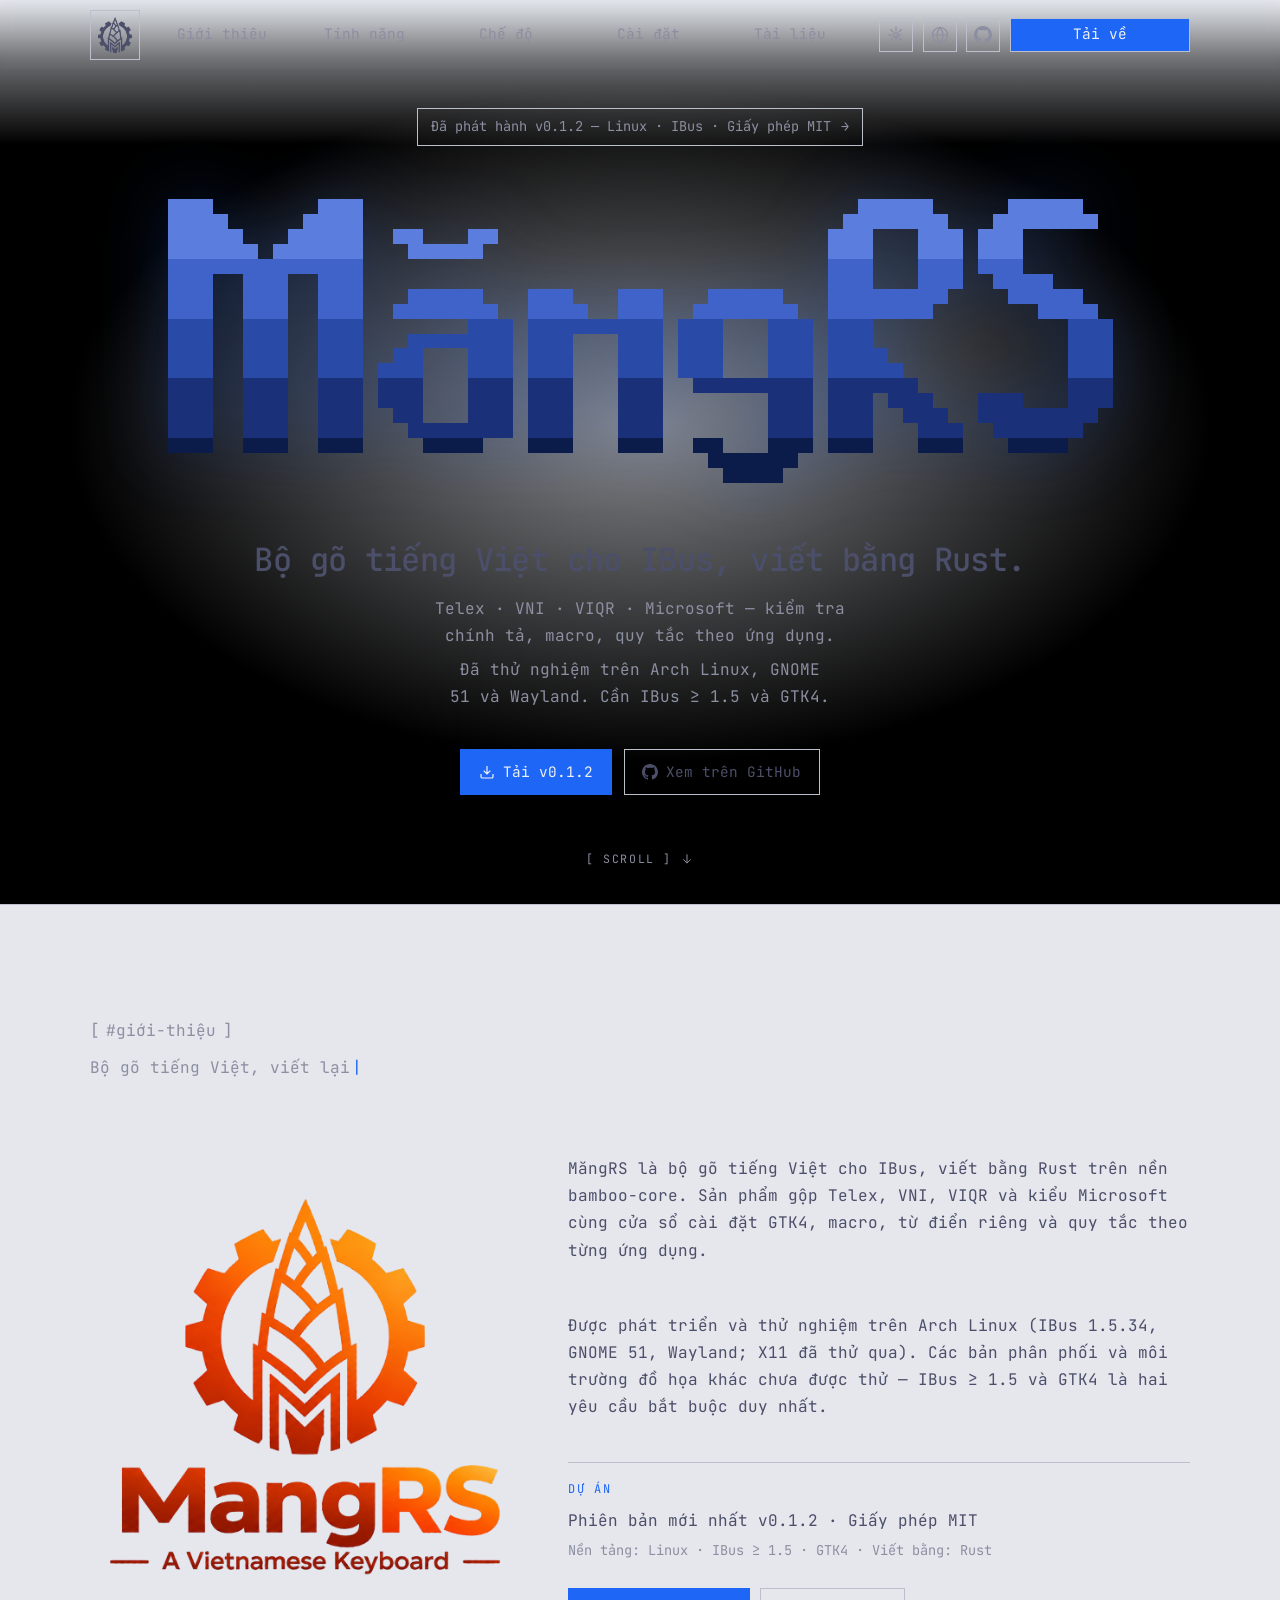
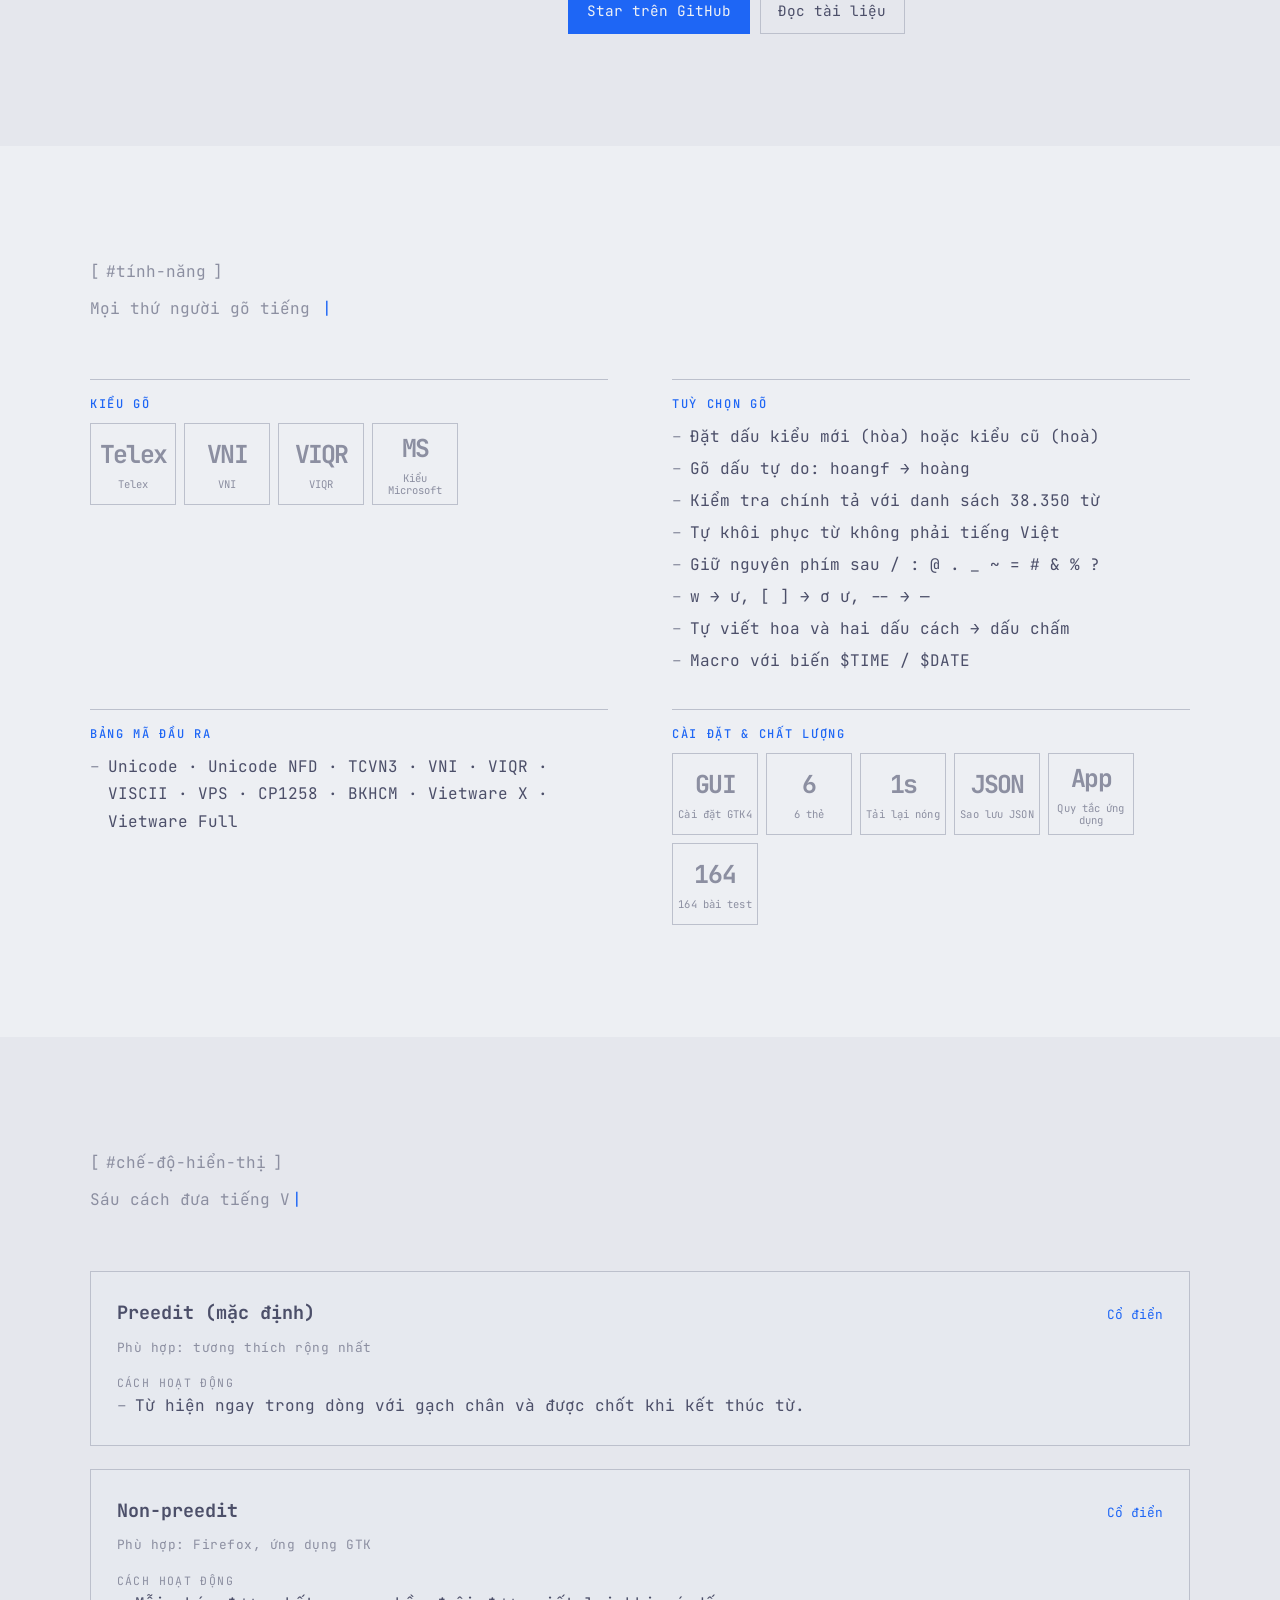
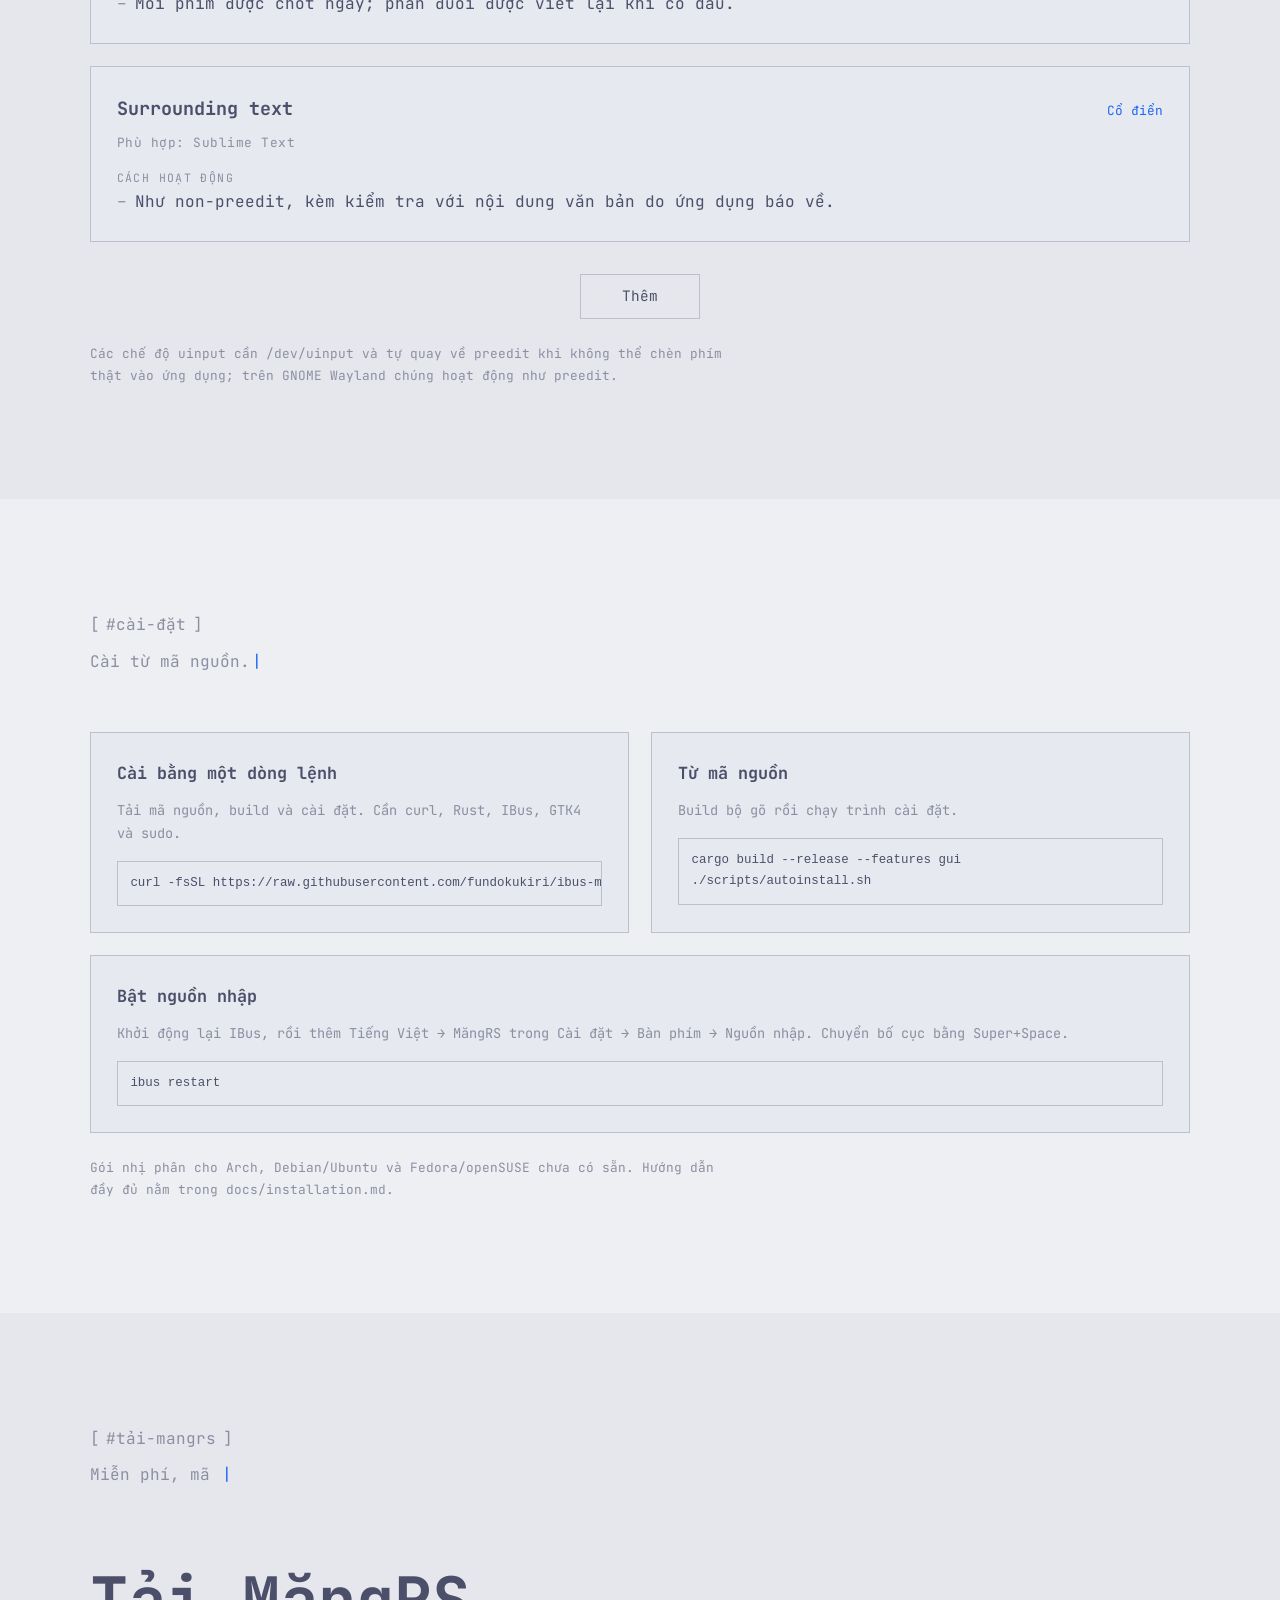
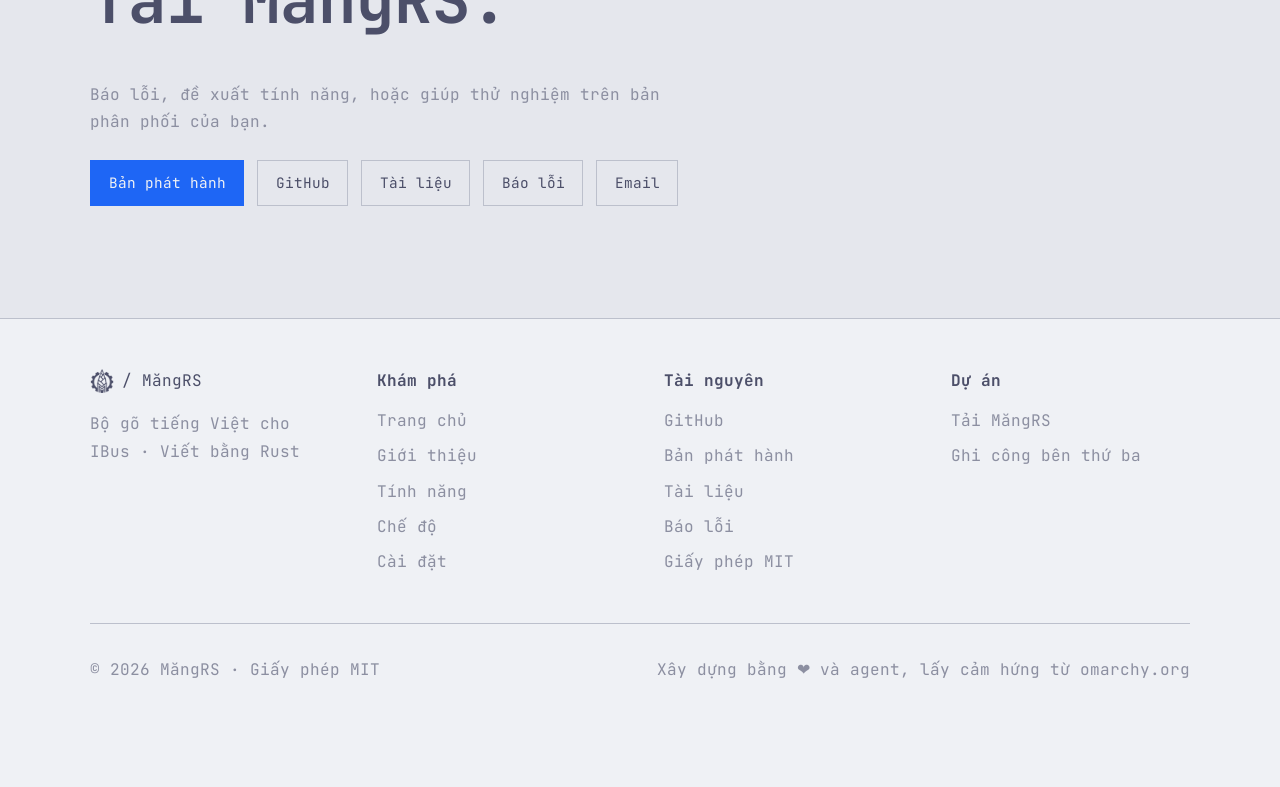
==== commit af2ea277: "Add docs page from ibus-mangrs repo documentation" ====
--- a/index.html
+++ b/index.html
@@ -50,6 +50,7 @@
           <a href="#features" data-nav data-i18n="nav.features">Features</a>
           <a href="#modes" data-nav data-i18n="nav.modes">Modes</a>
           <a href="#install" data-nav data-i18n="nav.install">Install</a>
+          <a href="docs.html">Tài liệu</a>
         </nav>
       </div>
       <div class="header-right">
@@ -141,6 +142,7 @@
       <a href="#features" data-nav data-i18n="nav.features">Features</a>
       <a href="#modes" data-nav data-i18n="nav.modes">Modes</a>
       <a href="#install" data-nav data-i18n="nav.install">Install</a>
+      <a href="docs.html">Tài liệu</a>
       <div class="mobile-nav-row">
         <div class="mobile-nav-social">
           <a class="btn btn-hire mobile-nav-hire mono" href="#install" data-nav aria-labelledby="mobileHireLabel">
--- a/assets/css/styles.css
+++ b/assets/css/styles.css
@@ -1487,6 +1487,56 @@
   white-space: pre;
 }
 
+.install-code-wrap {
+  position: relative;
+  margin: 0.3rem 0 0;
+}
+
+.install-code-wrap .install-code {
+  margin: 0;
+  padding-right: 4.5rem;
+}
+
+.copy-btn {
+  position: absolute;
+  top: 0.35rem;
+  right: 0.35rem;
+  display: inline-flex;
+  align-items: center;
+  gap: 0.3rem;
+  padding: 0.25rem 0.5rem;
+  border: 1px solid var(--border);
+  border-radius: 4px;
+  background: var(--bg, transparent);
+  color: var(--muted);
+  font: inherit;
+  font-size: 0.7rem;
+  line-height: 1;
+  cursor: pointer;
+  opacity: 0;
+  transition: opacity 0.15s ease, color 0.15s ease, border-color 0.15s ease;
+}
+
+.install-code-wrap:hover .copy-btn,
+.copy-btn:focus-visible,
+.copy-btn.copied {
+  opacity: 1;
+}
+
+.copy-btn:hover {
+  color: var(--text, inherit);
+  border-color: var(--muted);
+}
+
+.copy-btn.copied {
+  color: #2da44e;
+  border-color: #2da44e;
+}
+
+.copy-btn svg {
+  display: block;
+}
+
 @media (max-width: 720px) {
   .wordmark-canvas {
     width: 100%;
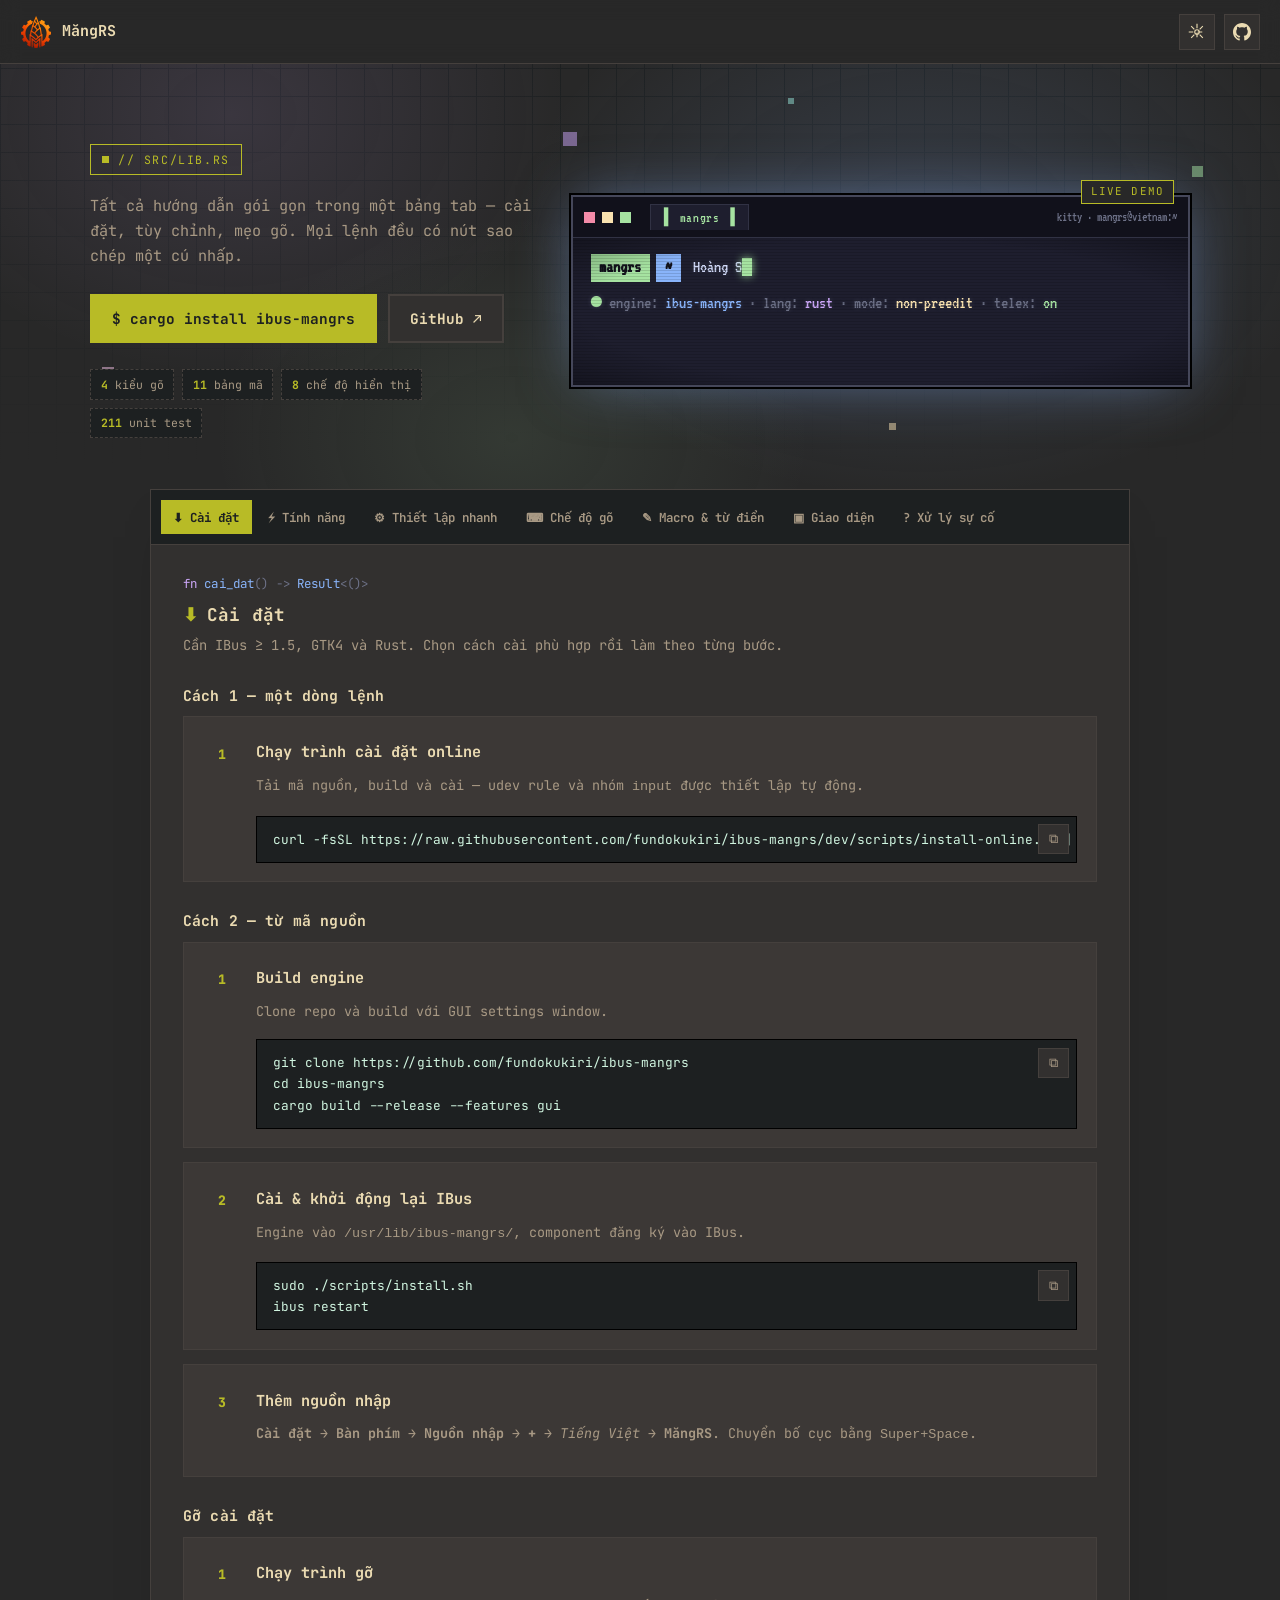
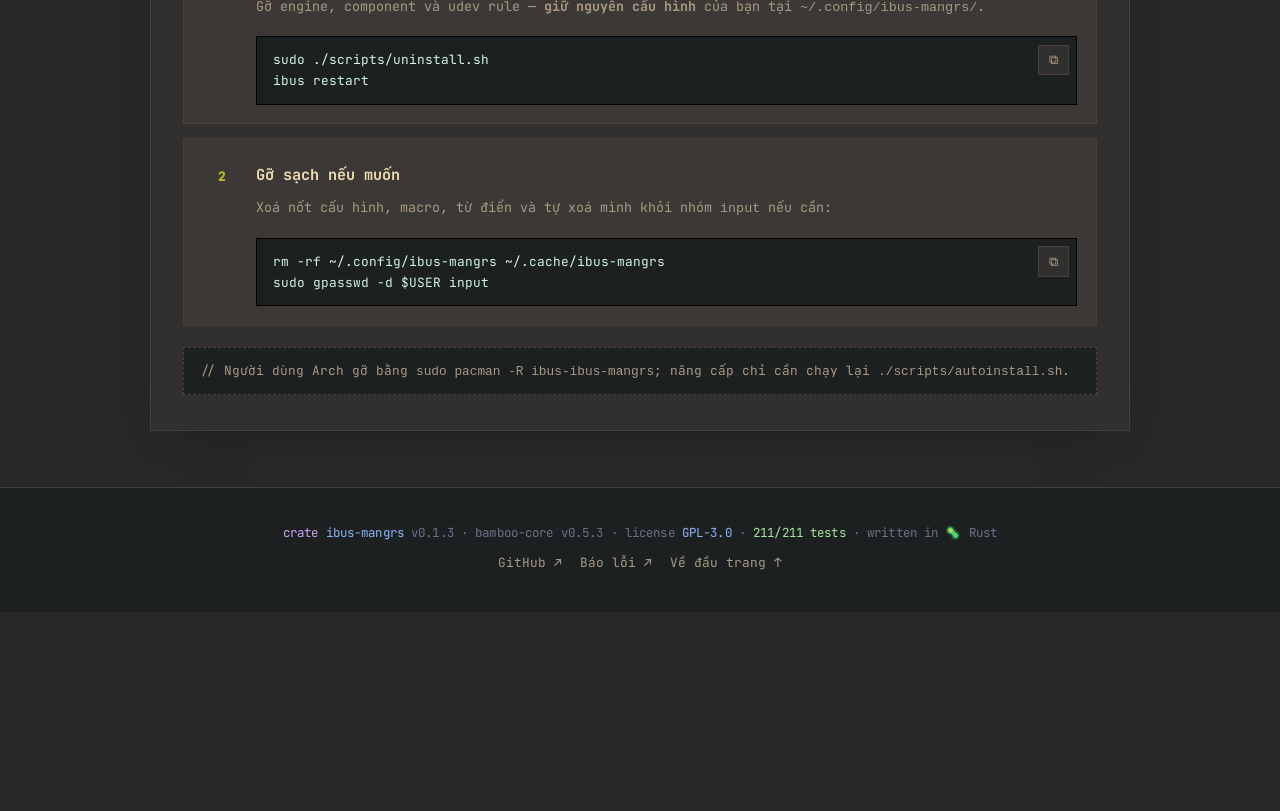
==== commit 9b41b158: "Redesign site: tab-based docs on home page, Kitty terminal hero, GUI screenshots, updated to v0.1.3 " ====
--- a/index.html
+++ b/index.html
@@ -1,538 +1,860 @@
 <!DOCTYPE html>
-<html lang="vi" data-theme="catppuccin-latte">
-
+<html lang="vi" data-theme="gruvbox">
 <head>
-  <meta charset="UTF-8">
-  <meta name="viewport" content="width=device-width, initial-scale=1.0">
-  <title data-i18n="site.title">MăngRS — Bộ gõ tiếng Việt cho IBus</title>
-  <meta name="description" data-i18n="site.description" content="Bộ gõ tiếng Việt cho IBus, viết bằng Rust. Hỗ trợ Telex, VNI, VIQR và kiểu Microsoft cùng kiểm tra chính tả, macro và quy tắc theo ứng dụng.">
-  <meta property="og:title" data-i18n="site.title" content="MăngRS — Bộ gõ tiếng Việt cho IBus">
-  <meta property="og:description" data-i18n="site.description" content="Bộ gõ tiếng Việt cho IBus, viết bằng Rust. Hỗ trợ Telex, VNI, VIQR và kiểu Microsoft cùng kiểm tra chính tả, macro và quy tắc theo ứng dụng.">
-  <meta property="og:url" content="https://mangrs.fundoku.io.vn/">
-  <meta property="og:image" content="https://mangrs.fundoku.io.vn/assets/img/mangrs-logo.png">
-  <meta name="twitter:card" content="summary_large_image">
-  <meta name="twitter:title" data-i18n="site.title" content="MăngRS — Bộ gõ tiếng Việt cho IBus">
-  <meta name="twitter:description" data-i18n="site.description" content="Bộ gõ tiếng Việt cho IBus, viết bằng Rust. Hỗ trợ Telex, VNI, VIQR và kiểu Microsoft cùng kiểm tra chính tả, macro và quy tắc theo ứng dụng.">
-  <meta name="twitter:image" content="https://mangrs.fundoku.io.vn/assets/img/mangrs-logo.png">
-  <meta name="theme-color" content="#eff1f5">
-  <link rel="icon" type="image/png" href="assets/img/mangrs-mark.png">
-  <link rel="preconnect" href="https://fonts.googleapis.com">
-  <link rel="preconnect" href="https://fonts.gstatic.com" crossorigin>
-  <link href="https://fonts.googleapis.com/css2?family=JetBrains+Mono:wght@400;500;600;700&display=swap" rel="stylesheet">
-  <link rel="stylesheet" href="assets/css/styles.css?v=20261031">
-  <script>
-      (function () {
-        try {
-          const key = "mangrs-theme";
-          const saved = localStorage.getItem(key);
-          const themes = ["tokyo-night", "catppuccin-mocha", "gruvbox", "nord", "rose-pine", "catppuccin-latte"];
-          let theme = saved || "catppuccin-latte";
-          if (!themes.includes(theme)) theme = "catppuccin-latte";
-          document.documentElement.classList.add("js");
-          document.documentElement.setAttribute("data-theme", theme);
-          const meta = document.querySelector('meta[name="theme-color"]');
-          const map = { "tokyo-night": "#20232b", "catppuccin-mocha": "#1e1e2e", "gruvbox": "#282828", "nord": "#2e3440", "rose-pine": "#191724", "catppuccin-latte": "#eff1f5" };
-          if (meta) meta.setAttribute("content", map[theme] || "#eff1f5");
-        } catch (e) { }
-      })();
-    </script>
+<meta charset="UTF-8">
+<meta name="viewport" content="width=device-width, initial-scale=1.0">
+<title>MăngRS — Bộ gõ tiếng Việt cho IBus</title>
+<link rel="preconnect" href="https://fonts.googleapis.com">
+<link rel="preconnect" href="https://fonts.gstatic.com" crossorigin>
+<link href="https://fonts.googleapis.com/css2?family=JetBrains+Mono:wght@400;500;600;700&family=VT323&display=swap" rel="stylesheet">
+<script>
+  (function () {
+    try {
+      var saved = localStorage.getItem("mangrs-theme");
+      var th = ["tokyo-night", "catppuccin-mocha", "gruvbox", "nord", "rose-pine", "catppuccin-latte"];
+      document.documentElement.dataset.theme = th.indexOf(saved) !== -1 ? saved : "gruvbox";
+    } catch (e) {}
+  })();
+</script>
+<style>
+  :root[data-theme="catppuccin-mocha"] {
+    --bg: #1e1e2e; --bg-soft: #181825; --card: #262637; --card-2: #2b2b3d;
+    --border: #3a3a52; --text: #e2e2f0; --muted: #a2a2bd; --accent: #7ee0a3;
+    --accent-ink: #10241a; --code-bg: #14141f; --chip: #32324a;
+  }
+  :root[data-theme="tokyo-night"] {
+    --bg: #1a1b26; --bg-soft: #16161e; --card: #24283b; --card-2: #1f2335;
+    --border: #2f334d; --text: #c0caf5; --muted: #7d84ac; --accent: #7aa2f7;
+    --accent-ink: #10121a; --code-bg: #101017; --chip: #2a2f47;
+  }
+  :root[data-theme="gruvbox"] {
+    --bg: #282828; --bg-soft: #1d2021; --card: #32302f; --card-2: #3c3836;
+    --border: #45403d; --text: #ebdbb2; --muted: #a89984; --accent: #b8bb26;
+    --accent-ink: #1d2021; --code-bg: #1d2021; --chip: #3c3836;
+  }
+  :root[data-theme="nord"] {
+    --bg: #2e3440; --bg-soft: #292e39; --card: #3b4252; --card-2: #353c48;
+    --border: #434c5e; --text: #eceff4; --muted: #98a4bb; --accent: #88c0d0;
+    --accent-ink: #20242c; --code-bg: #242933; --chip: #3f4a5c;
+  }
+  :root[data-theme="rose-pine"] {
+    --bg: #191724; --bg-soft: #1f1d2e; --card: #26233a; --card-2: #1f1d2e;
+    --border: #403d52; --text: #e0def4; --muted: #908caa; --accent: #9ccfd8;
+    --accent-ink: #191724; --code-bg: #14121f; --chip: #2a273f;
+  }
+  :root[data-theme="catppuccin-latte"] {
+    --bg: #eff1f5; --bg-soft: #e6e9ef; --card: #ffffff; --card-2: #f0f1f7;
+    --border: #bcc0cc; --text: #4c4f69; --muted: #6c6f85; --accent: #40a02b;
+    --accent-ink: #ffffff; --code-bg: #22222f; --chip: #e6e9ef;
+  }
+  * { box-sizing: border-box; }
+  :root { --pixel: "JetBrains Mono", "SF Mono", ui-monospace, monospace; }
+  body {
+    margin: 0; background: var(--bg); color: var(--text);
+    font-family: "JetBrains Mono", "SF Mono", ui-monospace, Menlo, monospace;
+    font-size: 15px; line-height: 1.65;
+  }
+  .wrap { max-width: 1020px; margin: 0 auto; padding: 0 1.25rem; }
+
+  /* ---- top bar ---- */
+  .topbar {
+    position: sticky; top: 0; z-index: 10;
+    display: flex; align-items: center; justify-content: space-between;
+    padding: 0.85rem 1.25rem;
+    background: color-mix(in srgb, var(--bg) 88%, transparent);
+    backdrop-filter: blur(10px); border-bottom: 1px solid var(--border);
+  }
+  .brand { display: flex; align-items: center; gap: 0.6rem; font-weight: 700; font-family: var(--pixel); }
+  .brand .mark {
+    width: 32px; height: 32px; display: block; object-fit: contain;
+  }
+  .topbar nav { display: flex; gap: 1.1rem; font-size: 0.82rem; }
+  .topbar nav a { color: var(--muted); text-decoration: none; }
+  .topbar nav a:hover { color: var(--text); }
+  .gh {
+    display: inline-grid; place-items: center;
+    width: 36px; height: 36px; border-radius: 0;
+    border: 1px solid var(--border); background: var(--card); color: var(--text);
+  }
+  .gh:hover { border-color: var(--accent); color: var(--accent); }
+  .iconb {
+    margin-left: 0.9rem; display: inline-grid; place-items: center;
+    width: 36px; height: 36px; border-radius: 0; cursor: pointer;
+    border: 1px solid var(--border); background: var(--card); color: var(--text);
+  }
+  .iconb:hover { border-color: var(--accent); color: var(--accent); }
+
+  /* ---- hero ---- */
+  .hero {
+    position: relative; padding: 3.4rem 0 3.2rem;
+    background:
+      repeating-linear-gradient(0deg, var(--bg-soft) 0 1px, transparent 1px 28px),
+      repeating-linear-gradient(90deg, var(--bg-soft) 0 1px, transparent 1px 28px);
+  }
+  .hero::before {
+    content: ""; position: absolute; inset: 0; pointer-events: none;
+    background:
+      radial-gradient(620px 420px at 72% 38%, rgba(137, 180, 250, 0.14), transparent 65%),
+      radial-gradient(520px 400px at 18% 12%, rgba(203, 166, 247, 0.11), transparent 65%),
+      radial-gradient(460px 340px at 40% 88%, rgba(166, 227, 161, 0.09), transparent 65%),
+      linear-gradient(180deg, transparent 0%, var(--bg) 94%);
+  }
+  .hero .px {
+    position: absolute; pointer-events: none; opacity: 0.5;
+    image-rendering: pixelated;
+  }
+  .hero .px.p1 { width: 14px; height: 14px; background: #cba6f7; top: 16%; left: 44%; animation: floaty 7s ease-in-out infinite; }
+  .hero .px.p2 { width: 9px; height: 9px; background: #89b4fa; top: 64%; left: 46%; animation: floaty 9s ease-in-out 1.2s infinite reverse; }
+  .hero .px.p3 { width: 11px; height: 11px; background: #a6e3a1; top: 24%; right: 6%; animation: floaty 8s ease-in-out 0.6s infinite; }
+  .hero .px.p4 { width: 7px; height: 7px; background: #f9e2af; bottom: 14%; right: 30%; animation: floaty 10s ease-in-out 2s infinite reverse; }
+  .hero .px.p5 { width: 12px; height: 12px; background: #f5c2e7; bottom: 26%; left: 8%; animation: floaty 7.5s ease-in-out 0.3s infinite; }
+  .hero .px.p6 { width: 6px; height: 6px; background: #94e2d5; top: 8%; right: 38%; animation: floaty 11s ease-in-out 1.6s infinite; }
+  @keyframes floaty {
+    0%, 100% { transform: translateY(0); }
+    50% { transform: translateY(-16px); }
+  }
+  .hero-inner {
+    position: relative; display: grid; grid-template-columns: 0.9fr 1.25fr;
+    gap: 2.2rem; align-items: center; max-width: 1140px; margin: 0 auto;
+  }
+  .hero-word { position: relative; margin-bottom: 1.6rem; }
+  .hero-word .wordmark-wrap { max-width: 680px; margin: 0 auto; }
+  .hero-word .wordmark-canvas {
+    display: block; width: 100%; height: auto; cursor: crosshair;
+  }
+  .sr-only {
+    position: absolute; width: 1px; height: 1px; margin: -1px;
+    overflow: hidden; clip: rect(0 0 0 0); white-space: nowrap;
+  }
+  .hero .kicker {
+    display: inline-flex; align-items: center; gap: 0.55rem;
+    font-size: 0.72rem; letter-spacing: 0.14em;
+    text-transform: uppercase; color: var(--accent); margin-bottom: 1.1rem;
+    border: 1px solid var(--accent); padding: 0.32rem 0.7rem;
+  }
+  .hero .kicker .blinksq {
+    width: 7px; height: 7px; background: var(--accent);
+    animation: blink 1s steps(1) infinite;
+  }
+  .hero h1 {
+    margin: 0 0 0.9rem; font-size: clamp(1.9rem, 4.6vw, 2.9rem);
+    font-family: var(--pixel); font-weight: 800; line-height: 1.18;
+  }
+  .hero h1 .hl { color: var(--accent); position: relative; white-space: nowrap; }
+  .hero h1 .hl::after {
+    content: ""; position: absolute; left: 0; right: 0; bottom: 0.02em;
+    height: 0.14em; background: var(--accent); opacity: 0.35;
+  }
+  .hero .sub { margin: 0 0 1.6rem; max-width: 30rem; color: var(--muted); font-size: 0.95rem; }
+  .hero-cta { display: flex; flex-wrap: wrap; gap: 0.7rem; margin-bottom: 1.6rem; }
+  .btnx {
+    font-family: var(--pixel); font-size: 0.9rem; font-weight: 700;
+    padding: 0.68rem 1.25rem; text-decoration: none;
+    display: inline-flex; align-items: center; gap: 0.5rem;
+  }
+  .btnx.solid { background: var(--accent); color: var(--accent-ink); border: 2px solid var(--accent); }
+  .btnx.solid:hover { filter: brightness(1.12); }
+  .btnx.ghost { color: var(--text); border: 2px solid var(--border); background: var(--card); }
+  .btnx.ghost:hover { border-color: var(--accent); color: var(--accent); }
+  .hero-badges { display: flex; flex-wrap: wrap; gap: 0.5rem; }
+  .hero-badges span {
+    font-size: 0.72rem; color: var(--muted);
+    border: 1px dashed var(--border); background: var(--bg-soft);
+    padding: 0.3rem 0.6rem;
+  }
+  .hero-badges b { color: var(--accent); font-weight: 700; }
+
+  /* ---- retro terminal ---- */
+  .terminal {
+    position: relative; margin: 0; max-width: none;
+    border: 2px solid #45475a; border-radius: 0;
+    background: #1e1e2e; text-align: left;
+    box-shadow: 0 0 0 2px #000, 0 0 60px -10px rgba(137, 180, 250, 0.5);
+    font-family: "VT323", "JetBrains Mono", ui-monospace, monospace;
+    image-rendering: pixelated;
+    animation: glowpulse 3.2s ease-in-out infinite;
+  }
+  @keyframes glowpulse {
+    0%, 100% { box-shadow: 0 0 0 2px #000, 0 0 34px -10px rgba(137, 180, 250, 0.4); }
+    50% { box-shadow: 0 0 0 2px #000, 0 0 70px -6px rgba(203, 166, 247, 0.55); }
+  }
+  .terminal .tag {
+    position: absolute; top: -1.05rem; right: 0.9rem;
+    background: var(--bg); color: var(--accent);
+    border: 1px solid var(--accent); padding: 0.1rem 0.55rem;
+    font-family: var(--pixel); font-size: 0.68rem; letter-spacing: 0.1em;
+    text-transform: uppercase;
+  }
+  .term-bar {
+    display: flex; align-items: center; gap: 0.45rem;
+    background: #11111b; color: #cdd6f4;
+    padding: 0.42rem 0.7rem; font-size: 0.95rem;
+    border-bottom: 1px solid #313244;
+  }
+  .term-bar .sq { width: 11px; height: 11px; flex: none; }
+  .term-bar .sq.r { background: #f38ba8; }
+  .term-bar .sq.y { background: #f9e2af; }
+  .term-bar .sq.g { background: #a6e3a1; }
+  .term-bar .tab {
+    margin-left: 0.7rem; padding: 0.05rem 0.8rem;
+    background: #1e1e2e; color: #a6e3a1;
+    border: 1px solid #313244; border-bottom: none;
+    font-size: 0.9rem; letter-spacing: 0.04em;
+  }
+  .term-bar .title { flex: 1; text-align: right; color: #6c7086; font-size: 0.85rem; }
+  .term-body {
+    position: relative; padding: 1rem 1.1rem 1.15rem;
+    color: #cdd6f4; font-size: 1.12rem; line-height: 1.55;
+    min-height: 8.2em; text-shadow: 0 0 5px rgba(202, 211, 245, 0.18);
+  }
+  .term-body .seg {
+    display: inline-block; padding: 0 0.5em; margin-right: 0.3em;
+    color: #11111b; font-weight: 700;
+  }
+  .term-body .seg.g { background: #a6e3a1; }
+  .term-body .seg.b { background: #89b4fa; }
+  .term-body .seg.m { background: #cba6f7; }
+  .term-body .dim { color: #6c7086; }
+  .term-body .dim .c1 { color: #a6e3a1; }
+  .term-body .dim .c2 { color: #89b4fa; }
+  .term-body .dim .c3 { color: #f9e2af; }
+  .term-body .dim .c4 { color: #cba6f7; }
+  /* scanlines + vignette CRT */
+  .term-body::after {
+    content: ""; position: absolute; inset: 0; pointer-events: none;
+    background:
+      repeating-linear-gradient(0deg, rgba(0,0,0,0.13) 0 1px, transparent 1px 3px),
+      radial-gradient(ellipse at center, transparent 68%, rgba(0,0,0,0.32) 100%);
+  }
+  .blockcaret {
+    display: inline-block; width: 0.55em; height: 1em;
+    background: #a6e3a1; vertical-align: text-bottom;
+    box-shadow: 0 0 9px rgba(166, 227, 161, 0.85);
+    animation: blink 0.85s steps(1) infinite;
+  }
+  @keyframes blink { 50% { opacity: 0; } }
+
+  /* ---- tab card ---- */
+  .doccard {
+    border: 1px solid var(--border); border-radius: 0;
+    background: var(--card); overflow: hidden; margin-bottom: 3.5rem;
+    box-shadow: 0 18px 45px -30px rgba(0,0,0,.55);
+  }
+  .tabbar {
+    display: flex; flex-wrap: nowrap; gap: 0.25rem;
+    padding: 0.6rem 0.6rem; border-bottom: 1px solid var(--border);
+    background: var(--bg-soft);
+    overflow-x: auto; scrollbar-width: none;
+  }
+  .tabbar::-webkit-scrollbar { display: none; }
+  .tabbar button {
+    display: inline-flex; align-items: center; gap: 0.4rem;
+    white-space: nowrap; flex: none;
+    border: 1px solid transparent; background: transparent; color: var(--muted);
+    font-family: var(--pixel); font-size: 0.78rem; font-weight: 600; padding: 0.48rem 0.72rem;
+    border-radius: 0; cursor: pointer;
+  }
+  .tabbar button:hover { color: var(--text); background: var(--chip); }
+  .tabbar button.on {
+    color: var(--accent-ink); background: var(--accent); font-weight: 700;
+  }
+  .panel { display: none; padding: 1.8rem 2rem 2.2rem; }
+  .panel.on { display: block; }
+
+  .rustsig {
+    margin: 0 0 0.35rem; font-family: var(--pixel); font-size: 0.78rem;
+    color: #6c7086; letter-spacing: 0.01em;
+  }
+  .rustsig .k { color: #cba6f7; }
+  .rustsig .t { color: #89b4fa; }
+  .panel h2 { display: flex; align-items: center; gap: 0.55rem; margin: 0 0 0.3rem; font-size: 1.1rem; font-family: var(--pixel); letter-spacing: 0.01em; }
+  .panel h2 .ico { color: var(--accent); }
+  .panel .lede { color: var(--muted); font-size: 0.86rem; margin: 0 0 1.4rem; }
+  .panel h3 { font-size: 0.92rem; margin: 1.7rem 0 0.5rem; font-family: var(--pixel); letter-spacing: 0.01em; }
+
+  /* ---- option table ---- */
+  table.opt { width: 100%; border-collapse: collapse; font-size: 0.82rem; }
+  table.opt th, table.opt td { padding: 0.62rem 0.8rem; text-align: left; }
+  table.opt thead th {
+    background: var(--bg-soft); color: var(--text); font-size: 0.74rem;
+    text-transform: uppercase; letter-spacing: 0.06em;
+  }
+  table.opt thead th:first-child { border-radius: 10px 0 0 10px; }
+  table.opt thead th:last-child { border-radius: 0 10px 10px 0; }
+  table.opt tbody tr { border-bottom: 1px solid var(--border); }
+  table.opt td { color: var(--muted); }
+  table.opt td:first-child { color: var(--text); font-weight: 600; }
+  table.opt .def { color: var(--accent); font-weight: 600; white-space: nowrap; }
+
+  /* ---- numbered steps ---- */
+  .step {
+    display: grid; grid-template-columns: 2.4rem 1fr; gap: 0.4rem 0.9rem;
+    padding: 1.15rem 1.2rem; border: 1px solid var(--border);
+    border-radius: 0; background: var(--card-2); margin-bottom: 0.9rem;
+  }
+  .step .n {
+    grid-row: span 2; width: 2.4rem; height: 2.4rem; border-radius: 0;
+    background: var(--chip); color: var(--accent); font-weight: 800;
+    display: grid; place-items: center; font-size: 0.82rem;
+  }
+  .step h4 { margin: 0.25rem 0 0.2rem; font-size: 0.95rem; font-family: var(--pixel); }
+  .step p { margin: 0 0 0.7rem; color: var(--muted); font-size: 0.84rem; }
+  .step .code { grid-column: 2; }
+
+  /* ---- code ---- */
+  .code {
+    position: relative; background: var(--code-bg); color: #d0f5e0;
+    border-radius: 0; padding: 0.75rem 3.2rem 0.75rem 1rem;
+    font-size: 0.8rem; overflow-x: auto; border: 1px solid #000;
+  }
+  .code pre { margin: 0; white-space: pre; font-family: inherit; }
+  .copy {
+    position: absolute; top: 0.45rem; right: 0.45rem;
+    border: 1px solid var(--border); background: var(--card); color: var(--muted);
+    border-radius: 0; width: 1.9rem; height: 1.9rem; cursor: pointer;
+    display: grid; place-items: center;
+  }
+  .copy:hover { color: var(--text); }
+  .copy.ok { color: var(--accent); border-color: var(--accent); }
+
+  /* ---- faq ---- */
+  details.faq {
+    border: 1px solid var(--border); border-radius: 0;
+    background: var(--card-2); margin-bottom: 0.7rem; overflow: hidden;
+  }
+  details.faq summary::before {
+    content: "#[qa]"; color: #cba6f7; font-weight: 700; margin-right: 0.6rem; font-size: 0.8rem;
+  }
+  details.faq summary {
+    cursor: pointer; padding: 0.85rem 1.1rem; font-size: 0.88rem; font-weight: 600; font-family: var(--pixel);
+    list-style: none; display: flex; justify-content: space-between; align-items: center;
+  }
+  details.faq summary::-webkit-details-marker { display: none; }
+  details.faq summary::after { content: "+"; color: var(--accent); font-size: 1.1rem; }
+  details.faq[open] summary::after { content: "–"; }
+  details.faq .a { padding: 0 1.1rem 1rem; color: var(--muted); font-size: 0.85rem; }
+
+  .slider {
+    display: grid; grid-template-columns: auto minmax(0, 1fr) auto;
+    gap: 0.6rem; align-items: center;
+    border: 1px solid var(--border); background: var(--card-2);
+    padding: 0.6rem;
+  }
+  .sl-stage { min-width: 0; }
+  .sl-stage img {
+    display: block; width: 100%; height: 430px; object-fit: contain;
+    background: #11111b; cursor: zoom-in;
+    transition: opacity 0.25s ease;
+  }
+  .sl-stage img:hover { outline: 2px solid var(--accent); }
+  .sl-stage img.fade { opacity: 0; }
+  .sl-nav {
+    width: 46px; height: 46px; border: 1px solid var(--border);
+    background: var(--card); color: var(--text); cursor: pointer;
+    font-family: var(--pixel); font-size: 1rem;
+  }
+  .sl-nav:hover { border-color: var(--accent); color: var(--accent); }
+  .sl-bar {
+    display: flex; align-items: center; justify-content: space-between;
+    gap: 0.8rem; margin-top: 0.6rem; flex-wrap: wrap;
+  }
+  .sl-dots { display: flex; gap: 0.35rem; }
+  .sl-dots button {
+    width: 15px; height: 15px; border: 1px solid var(--border);
+    background: transparent; cursor: pointer; padding: 0;
+  }
+  .sl-dots button:hover { border-color: var(--accent); }
+  .sl-dots button.on { background: var(--accent); border-color: var(--accent); }
+  .sl-cap {
+    font-size: 0.78rem; color: var(--muted);
+    display: flex; align-items: baseline; gap: 0.6rem; min-width: 0;
+  }
+  .sl-cap b { color: var(--text); font-weight: 600; }
+  @media (max-width: 640px) { .sl-stage img { height: 260px; } }
+
+  /* lightbox */
+  #lightbox {
+    position: fixed; inset: 0; z-index: 50; display: none;
+    background: rgba(10, 10, 16, 0.88); backdrop-filter: blur(4px);
+    place-items: center; padding: 2rem; cursor: zoom-out;
+  }
+  #lightbox.on { display: grid; }
+  #lightbox img {
+    max-width: min(1100px, 94vw); max-height: 88vh;
+    border: 2px solid var(--accent); background: #11111b;
+  }
+  #lightbox .cap {
+    position: fixed; bottom: 1.2rem; left: 50%; transform: translateX(-50%);
+    color: #cdd6f4; font-size: 0.8rem; background: #1e1e2e;
+    border: 1px solid #45475a; padding: 0.35rem 0.9rem;
+  }
+
+  .foot {
+    border-top: 1px solid var(--border); background: var(--bg-soft);
+    padding: 2.2rem 0 2.4rem; margin-top: 1rem;
+  }
+  .foot-in {
+    display: flex; flex-direction: column; align-items: center; justify-content: center;
+    gap: 0.7rem;
+  }
+  .foot-right {
+    display: flex; flex-direction: column; align-items: center; gap: 0.55rem;
+    width: 100%;
+  }
+  .foot-links { margin: 0; display: flex; justify-content: center; gap: 1.1rem; }
+  .foot-links a { color: var(--muted); text-decoration: none; font-size: 0.8rem; }
+  .foot-links a:hover { color: var(--accent); }
+
+  .note {
+    border: 1px dashed var(--border); border-radius: 0;
+    background: var(--bg-soft); color: var(--muted);
+    padding: 0.75rem 1rem; font-size: 0.8rem; margin-top: 1.3rem;
+  }
+  @media (max-width: 860px) {
+    .hero-inner { grid-template-columns: 1fr; gap: 2rem; }
+    .hero .sub { max-width: none; }
+    .hero-word .wordmark-wrap { max-width: 560px; }
+  }
+  @media (max-width: 640px) {
+    body { font-size: 14px; }
+    .hero { padding: 2.4rem 0 2.2rem; }
+    .hero-inner { gap: 1.6rem; }
+    .hero .sub { font-size: 0.88rem; }
+    .hero-cta { gap: 0.5rem; margin-bottom: 1.2rem; }
+    .btnx { font-size: 0.8rem; padding: 0.6rem 0.9rem; }
+    .hero-badges { gap: 0.35rem; }
+    .topbar { padding: 0.7rem 0.9rem; }
+    .topbar nav { display: none; }
+    .brand .mark { width: 28px; height: 28px; }
+    .panel { padding: 1.2rem 0.9rem 1.5rem; }
+    .panel .lede { font-size: 0.8rem; }
+    .rustsig { font-size: 0.68rem; }
+    table.opt { display: block; overflow-x: auto; -webkit-overflow-scrolling: touch; }
+    .opt th, .opt td { padding: 0.5rem 0.55rem; font-size: 0.76rem; white-space: normal; }
+    .step { grid-template-columns: 2rem 1fr; padding: 0.9rem 0.85rem; }
+    .step .n { width: 2rem; height: 2rem; font-size: 0.75rem; }
+    .code { font-size: 0.72rem; padding: 0.7rem 2.6rem 0.7rem 0.8rem; }
+    .term-body { font-size: 1rem; min-height: 9em; }
+    .term-bar .title { display: none; }
+    .sl-nav { width: 38px; height: 38px; font-size: 0.85rem; }
+    .sl-stage img { height: 250px; }
+    .sl-cap { flex-wrap: wrap; gap: 0.3rem 0.5rem; }
+    details.faq summary { font-size: 0.82rem; padding: 0.75rem 0.9rem; }
+    details.faq .a { font-size: 0.8rem; }
+    .foot-in { gap: 0.9rem; }
+    .foot .foot-links { flex-wrap: wrap; }
+  }
+</style>
 </head>
-
 <body>
-  <header class="hero-header">
-    <div class="hero-container header-row">
-      <div class="header-left">
-        <a class="logo-square" href="#" aria-label="MăngRS home" id="logoHome">
-          <span class="logo-mark" role="img" aria-label="MăngRS logo"></span>
-        </a>
-        <nav class="hero-nav mono">
-          <a href="#about" data-nav data-i18n="nav.about">About</a>
-          <a href="#features" data-nav data-i18n="nav.features">Features</a>
-          <a href="#modes" data-nav data-i18n="nav.modes">Modes</a>
-          <a href="#install" data-nav data-i18n="nav.install">Install</a>
-          <a href="docs.html">Tài liệu</a>
-        </nav>
-      </div>
-      <div class="header-right">
-        <button class="icon-btn" id="themeToggleBtn" aria-label="Change theme" title="Change theme (T)">
-          <svg width="18" height="18" viewBox="0 0 24 24" fill="none" stroke="currentColor" stroke-width="1.5">
-            <circle cx="12" cy="12" r="3"></circle>
-            <path d="M12 1v6m0 6v6M4.22 4.22l4.24 4.24m7.08 7.08l4.24 4.24M1 12h6m6 0h6M4.22 19.78l4.24-4.24m7.08-7.08l4.24-4.24"></path>
-          </svg>
+  <header class="topbar">
+    <div class="brand"><img class="mark" src="assets/img/mangrs-mark.png" alt="Logo MăngRS"> MăngRS</div>
+    <div>
+      <button class="iconb" id="themeToggleBtn" aria-label="Đổi theme" title="Đổi theme (phím T)">
+          <svg width="18" height="18" viewBox="0 0 24 24" fill="none" stroke="currentColor" stroke-width="1.5"><circle cx="12" cy="12" r="3"></circle><path d="M12 1v6m0 6v6M4.22 4.22l4.24 4.24m7.08 7.08l4.24 4.24M1 12h6m6 0h6M4.22 19.78l4.24-4.24m7.08-7.08l4.24-4.24"></path></svg>
         </button>
-        <div class="lang-picker" id="langPicker">
-          <button class="icon-btn" id="langToggleBtn" aria-label="Select language" aria-haspopup="menu" aria-expanded="false" aria-controls="langMenu" title="EN / VI / 简 / 繁">
-            <svg width="18" height="18" viewBox="0 0 24 24" fill="none" stroke="currentColor" stroke-width="1.5">
-              <circle cx="12" cy="12" r="10"></circle>
-              <path d="M2 12h20M12 2a15.3 15.3 0 014 10 15.3 15.3 0 01-4 10 15.3 15.3 0 01-4-10 15.3 15.3 0 014-10z"></path>
-            </svg>
-          </button>
-          <div class="lang-menu mono" id="langMenu" role="menu" aria-label="Select language" hidden>
-            <button class="lang-option" type="button" role="menuitemradio" data-lang="en" aria-checked="false" lang="en">
-              <span class="lang-flag" aria-hidden="true">
-                <svg viewBox="0 0 24 16">
-                  <circle cx="12" cy="8" r="6.6" fill="#2f81f7"/>
-                  <ellipse cx="12" cy="8" rx="3.1" ry="6.6" fill="none" stroke="#e6f0ff" stroke-width="1"/>
-                  <path d="M5.6 8h12.8M6.7 4.6h10.6M6.7 11.4h10.6" fill="none" stroke="#e6f0ff" stroke-width="1"/>
-                </svg>
-              </span>
-              <span class="lang-option-name">English</span>
-            </button>
-            <button class="lang-option" type="button" role="menuitemradio" data-lang="vi" aria-checked="false" lang="vi">
-              <span class="lang-flag" aria-hidden="true">
-                <svg viewBox="0 0 24 16">
-                  <rect width="24" height="16" fill="#da251d"/>
-                  <polygon fill="#ffcd00" points="12,3 13.176,6.382 16.755,6.455 13.902,8.618 14.939,12.045 12,10 9.061,12.045 10.098,8.618 7.245,6.455 10.824,6.382"/>
-                </svg>
-              </span>
-              <span class="lang-option-name">Tiếng Việt</span>
-            </button>
-            <button class="lang-option" type="button" role="menuitemradio" data-lang="zh-CN" aria-checked="false" lang="zh-CN">
-              <span class="lang-flag" aria-hidden="true">
-                <svg viewBox="0 0 24 16">
-                  <rect width="24" height="16" fill="#de2910"/>
-                  <g fill="#ffde00">
-                    <path d="M0,-1 L0.2245,-0.309 0.9511,-0.309 0.3633,0.118 0.5878,0.809 0,0.382 -0.5878,0.809 -0.3633,0.118 -0.9511,-0.309 -0.2245,-0.309 Z" transform="translate(6 5) scale(3.4)"/>
-                    <path d="M0,-1 L0.2245,-0.309 0.9511,-0.309 0.3633,0.118 0.5878,0.809 0,0.382 -0.5878,0.809 -0.3633,0.118 -0.9511,-0.309 -0.2245,-0.309 Z" transform="translate(11.2 2.6) scale(1.2)"/>
-                    <path d="M0,-1 L0.2245,-0.309 0.9511,-0.309 0.3633,0.118 0.5878,0.809 0,0.382 -0.5878,0.809 -0.3633,0.118 -0.9511,-0.309 -0.2245,-0.309 Z" transform="translate(13.6 4.6) scale(1.2)"/>
-                    <path d="M0,-1 L0.2245,-0.309 0.9511,-0.309 0.3633,0.118 0.5878,0.809 0,0.382 -0.5878,0.809 -0.3633,0.118 -0.9511,-0.309 -0.2245,-0.309 Z" transform="translate(13.6 7.4) scale(1.2)"/>
-                    <path d="M0,-1 L0.2245,-0.309 0.9511,-0.309 0.3633,0.118 0.5878,0.809 0,0.382 -0.5878,0.809 -0.3633,0.118 -0.9511,-0.309 -0.2245,-0.309 Z" transform="translate(11.2 9.4) scale(1.2)"/>
-                  </g>
-                </svg>
-              </span>
-              <span class="lang-option-body">
-                <span class="lang-option-sub" lang="en">Simplified Chinese</span>
-                <span class="lang-option-name">简体中文</span>
-              </span>
-            </button>
-            <button class="lang-option" type="button" role="menuitemradio" data-lang="zh-TW" aria-checked="false" lang="zh-TW">
-              <span class="lang-flag" aria-hidden="true">
-                <svg viewBox="0 0 24 16">
-                  <rect width="24" height="16" fill="#fe0000"/>
-                  <rect width="12" height="8" fill="#000095"/>
-                  <polygon fill="#fff" points="9,4 7.449,4.388 8.598,5.5 7.061,5.061 7.5,6.598 6.388,5.449 6,7 5.612,5.449 4.5,6.598 4.939,5.061 3.402,5.5 4.551,4.388 3,4 4.551,3.612 3.402,2.5 4.939,2.939 4.5,1.402 5.612,2.551 6,1 6.388,2.551 7.5,1.402 7.061,2.939 8.598,2.5 7.449,3.612"/>
-                  <circle cx="6" cy="4" r="1.65" fill="#fff"/>
-                </svg>
-              </span>
-              <span class="lang-option-body">
-                <span class="lang-option-sub" lang="en">Traditional Chinese</span>
-                <span class="lang-option-name">繁體中文</span>
-              </span>
-            </button>
-          </div>
-        </div>
-        <a class="icon-btn" href="https://github.com/fundokukiri/ibus-mangrs" target="_blank" rel="noopener" aria-label="GitHub">
-          <svg width="18" height="18" viewBox="0 0 24 24" fill="currentColor">
-            <path d="M12 0c-6.626 0-12 5.373-12 12 0 5.302 3.438 9.8 8.207 11.387.599.111.793-.261.793-.577v-2.234c-3.338.726-4.033-1.416-4.033-1.416-.546-1.387-1.333-1.756-1.333-1.756-1.089-.745.083-.729.083-.729 1.205.084 1.839 1.237 1.839 1.237 1.07 1.834 2.807 1.304 3.492.997.107-.775.418-1.305.762-1.604-2.665-.305-5.467-1.334-5.467-5.931 0-1.311.469-2.381 1.236-3.221-.124-.303-.535-1.524.117-3.176 0 0 1.008-.322 3.301 1.23.957-.266 1.983-.399 3.003-.404 1.02.005 2.047.138 3.006.404 2.291-1.552 3.297-1.23 3.297-1.23.653 1.653.242 2.874.118 3.176.77.84 1.235 1.911 1.235 3.221 0 4.609-2.807 5.624-5.479 5.921.43.372.823 1.102.823 2.222v3.293c0 .319.192.694.801.576 4.765-1.589 8.199-6.086 8.199-11.386 0-6.627-5.373-12-12-12z"/>
-          </svg>
-        </a>
-        <a class="btn btn-hire mono" href="#install" data-nav data-i18n="nav.get">Download</a>
-        <button class="icon-btn nav-toggle" id="navToggle" type="button" aria-label="Toggle navigation" aria-expanded="false" aria-controls="mobileNav">
-          <span class="nav-toggle-bars" aria-hidden="true">
-            <span></span>
-            <span></span>
-            <span></span>
-          </span>
-        </button>
+      <a class="gh" href="https://github.com/fundokukiri/ibus-mangrs" target="_blank" rel="noopener" aria-label="GitHub">
+        <svg width="18" height="18" viewBox="0 0 24 24" fill="currentColor"><path d="M12 0c-6.626 0-12 5.373-12 12 0 5.302 3.438 9.8 8.207 11.387.599.111.793-.261.793-.577v-2.234c-3.338.726-4.033-1.416-4.033-1.416-.546-1.387-1.333-1.756-1.333-1.756-1.089-.745.083-.729.083-.729 1.205.084 1.839 1.237 1.839 1.237 1.07 1.834 2.807 1.304 3.492.997.107-.775.418-1.305.762-1.604-2.665-.305-5.467-1.334-5.467-5.931 0-1.311.469-2.381 1.236-3.221-.124-.303-.535-1.524.117-3.176 0 0 1.008-.322 3.301 1.23.957-.266 1.983-.399 3.003-.404 1.02.005 2.047.138 3.006.404 2.291-1.552 3.297-1.23 3.297-1.23.653 1.653.242 2.874.118 3.176.77.84 1.235 1.911 1.235 3.221 0 4.609-2.807 5.624-5.479 5.921.43.372.823 1.102.823 2.222v3.293c0 .319.192.694.801.576 4.765-1.589 8.199-6.086 8.199-11.386 0-6.627-5.373-12-12-12z"/></svg>
+      </a>
+    </div>
+  </header>
+
+  <section class="hero">
+    <i class="px p1"></i><i class="px p2"></i><i class="px p3"></i>
+    <i class="px p4"></i><i class="px p5"></i><i class="px p6"></i>
+    <div class="wrap hero-word">
+      <div class="wordmark-wrap">
+        <canvas id="wordmarkCanvas" class="wordmark-canvas" width="900" height="271" aria-label="MăngRS"></canvas>
       </div>
     </div>
-    <div class="lang-hint mono" id="langHint" role="status" aria-live="polite" hidden></div>
-    <nav class="mobile-nav mono" id="mobileNav" aria-label="Mobile navigation">
-      <a href="#about" data-nav data-i18n="nav.about">About</a>
-      <a href="#features" data-nav data-i18n="nav.features">Features</a>
-      <a href="#modes" data-nav data-i18n="nav.modes">Modes</a>
-      <a href="#install" data-nav data-i18n="nav.install">Install</a>
-      <a href="docs.html">Tài liệu</a>
-      <div class="mobile-nav-row">
-        <div class="mobile-nav-social">
-          <a class="btn btn-hire mobile-nav-hire mono" href="#install" data-nav aria-labelledby="mobileHireLabel">
-            <svg width="18" height="18" viewBox="0 0 24 24" fill="none" stroke="currentColor" stroke-width="1.5" aria-hidden="true">
-              <path d="M21 15v4a2 2 0 01-2 2H5a2 2 0 01-2-2v-4M7 10l5 5 5-5M12 15V3"></path>
-            </svg>
-            <span class="sr-only" id="mobileHireLabel" data-i18n="nav.get">Download</span>
-          </a>
-          <a class="icon-btn" href="https://github.com/fundokukiri/ibus-mangrs" target="_blank" rel="noopener" aria-label="GitHub">
-            <svg width="18" height="18" viewBox="0 0 24 24" fill="currentColor">
-              <path d="M12 0c-6.626 0-12 5.373-12 12 0 5.302 3.438 9.8 8.207 11.387.599.111.793-.261.793-.577v-2.234c-3.338.726-4.033-1.416-4.033-1.416-.546-1.387-1.333-1.756-1.333-1.756-1.089-.745.083-.729.083-.729 1.205.084 1.839 1.237 1.839 1.237 1.07 1.834 2.807 1.304 3.492.997.107-.775.418-1.305.762-1.604-2.665-.305-5.467-1.334-5.467-5.931 0-1.311.469-2.381 1.236-3.221-.124-.303-.535-1.524.117-3.176 0 0 1.008-.322 3.301 1.23.957-.266 1.983-.399 3.003-.404 1.02.005 2.047.138 3.006.404 2.291-1.552 3.297-1.23 3.297-1.23.653 1.653.242 2.874.118 3.176.77.84 1.235 1.911 1.235 3.221 0 4.609-2.807 5.624-5.479 5.921.43.372.823 1.102.823 2.222v3.293c0 .319.192.694.801.576 4.765-1.589 8.199-6.086 8.199-11.386 0-6.627-5.373-12-12-12z"/>
-            </svg>
-          </a>
+    <div class="wrap hero-inner">
+      <div class="hero-copy">
+        <span class="kicker"><span class="blinksq"></span>// src/lib.rs</span>
+        <h1 class="sr-only">MăngRS</h1>
+        <p class="sub">Tất cả hướng dẫn gói gọn trong một bảng tab — cài đặt, tùy chỉnh, mẹo gõ. Mọi lệnh đều có nút sao chép một cú nhấp.</p>
+        <div class="hero-cta">
+          <a class="btnx solid" href="#" id="ctaInstall">$ cargo install ibus-mangrs</a>
+          <a class="btnx ghost" href="https://github.com/fundokukiri/ibus-mangrs" target="_blank" rel="noopener">GitHub ↗</a>
+        </div>
+        <div class="hero-badges">
+          <span><b>4</b> kiểu gõ</span>
+          <span><b>11</b> bảng mã</span>
+          <span><b>8</b> chế độ hiển thị</span>
+          <span><b>211</b> unit test</span>
         </div>
       </div>
-    </nav>
-  </header>
-
-  <section id="hero" class="hero-section">
-    <canvas id="heroFieldCanvas" class="hero-field-canvas" aria-hidden="true"></canvas>
-    <div class="hero-content">
-      <div class="hero-container hero-stack">
-        <div class="banner-pill-wrap">
-          <a class="banner-pill mono" href="https://github.com/fundokukiri/ibus-mangrs/releases/latest" target="_blank" rel="noopener">
-            <span data-i18n="hero.banner_text">v0.1.2 released — Linux · IBus · MIT License</span>
-            <span class="banner-arrow">→</span>
-          </a>
-        </div>
-
-        <div class="wordmark-wrap">
-          <h1 class="sr-only">MăngRS</h1>
-          <canvas id="wordmarkCanvas" class="wordmark-canvas" width="900" height="271" aria-label="MăngRS"></canvas>
-        </div>
-
-        <div class="hero-sub">
-          <p class="tagline mono" data-i18n="hero.tagline">A Vietnamese keyboard for IBus, written in Rust.</p>
-          <p class="hero-line mono" data-i18n="hero.sub_line_1">Telex · VNI · VIQR · Microsoft — smart spell check, macros, per-app rules.</p>
-          <p class="hero-line mono" data-i18n="hero.sub_line_2">Tested on Arch Linux, GNOME 51 and Wayland. Needs IBus ≥ 1.5 and GTK4.</p>
-          <div class="hero-cta-row">
-            <a class="btn btn-accent mono" href="https://github.com/fundokukiri/ibus-mangrs/releases/latest" target="_blank" rel="noopener">
-              <svg width="16" height="16" viewBox="0 0 24 24" fill="none" stroke="currentColor" stroke-width="1.8">
-                <path d="M21 15v4a2 2 0 01-2 2H5a2 2 0 01-2-2v-4M7 10l5 5 5-5M12 15V3"></path>
-              </svg>
-              <span data-i18n="hero.download">Download v0.1.2</span>
-            </a>
-            <a class="btn btn-ghost mono" href="https://github.com/fundokukiri/ibus-mangrs" target="_blank" rel="noopener">
-              <svg width="16" height="16" viewBox="0 0 24 24" fill="currentColor">
-                <path d="M12 0c-6.626 0-12 5.373-12 12 0 5.302 3.438 9.8 8.207 11.387.599.111.793-.261.793-.577v-2.234c-3.338.726-4.033-1.416-4.033-1.416-.546-1.387-1.333-1.756-1.333-1.756-1.089-.745.083-.729.083-.729 1.205.084 1.839 1.237 1.839 1.237 1.07 1.834 2.807 1.304 3.492.997.107-.775.418-1.305.762-1.604-2.665-.305-5.467-1.334-5.467-5.931 0-1.311.469-2.381 1.236-3.221-.124-.303-.535-1.524.117-3.176 0 0 1.008-.322 3.301 1.23.957-.266 1.983-.399 3.003-.404 1.02.005 2.047.138 3.006.404 2.291-1.552 3.297-1.23 3.297-1.23.653 1.653.242 2.874.118 3.176.77.84 1.235 1.911 1.235 3.221 0 4.609-2.807 5.624-5.479 5.921.43.372.823 1.102.823 2.222v3.293c0 .319.192.694.801.576 4.765-1.589 8.199-6.086 8.199-11.386 0-6.627-5.373-12-12-12z"/>
-              </svg>
-              <span data-i18n="hero.github">View on GitHub</span>
-            </a>
-          </div>
-        </div>
-
-        <a class="hero-scroll mono" href="#about" data-nav aria-label="Scroll to about">
-          <span aria-hidden="true">[ scroll ]</span>
-          <svg width="14" height="14" viewBox="0 0 24 24" fill="none" stroke="currentColor" stroke-width="1.7" aria-hidden="true">
-            <path d="M12 4v15M5.5 12.5L12 19l6.5-6.5"></path>
-          </svg>
-        </a>
+      <div class="terminal" aria-hidden="true">
+        <span class="tag">live demo</span>
+      <div class="term-bar">
+        <span class="sq r"></span><span class="sq y"></span><span class="sq g"></span>
+        <span class="tab">&#9612; mangrs &#9616;</span>
+        <span class="title">kitty &#183; mangrs@vietnam:~</span>
+      </div>
+        <div class="term-body">
+          <div><span class="seg g">mangrs</span><span class="seg b">~</span> <span id="termType"></span><span class="blockcaret"></span></div>
+          <div id="termOut" class="dim"></div>
+          <div class="dim" style="margin-top:0.5rem"><span class="c1">&#9679;</span> engine: <span class="c2">ibus-mangrs</span> &#183; lang: <span class="c4">rust</span> &#183; mode: <span class="c3">non-preedit</span> &#183; telex: <span class="c1">on</span></div>
+        </div>
       </div>
     </div>
   </section>
 
-  <main>
-    <section id="about" class="section">
-      <div class="container">
-        <header class="section-header">
-          <a class="section-anchor" href="#about" data-i18n="about.title">#about</a>
-          <p class="section-sub" data-i18n="about.subtitle">A Vietnamese input method, rebuilt in Rust.</p>
-        </header>
-        <div class="about-grid">
-          <div class="about-media">
-            <img src="assets/img/mangrs-logo.png" alt="MăngRS logo" loading="lazy">
+
+  <main class="wrap">
+    <div class="doccard">
+      <div class="tabbar" role="tablist">
+        <button class="on" data-tab="install">⬇ Cài đặt</button>
+        <button data-tab="feats">⚡ Tính năng</button>
+        <button data-tab="quick">⚙ Thiết lập nhanh</button>
+        <button data-tab="modes">⌨ Chế độ gõ</button>
+        <button data-tab="macro">✎ Macro &amp; từ điển</button>
+        <button data-tab="shots">▣ Giao diện</button>
+        <button data-tab="faq">? Xử lý sự cố</button>
+      </div>
+
+      <!-- TAB TÍNH NĂNG -->
+      <section class="panel" id="tab-feats">
+        <h2><span class="ico">⚡</span> Tính năng</h2>
+        <p class="lede">Toàn bộ khả năng của bộ gõ trong một bảng — mã nguồn mở trên
+        <a href="https://github.com/fundokukiri/ibus-mangrs" target="_blank" rel="noopener" style="color:var(--accent)">GitHub ↗</a>.</p>
+        <table class="opt">
+          <thead><tr><th>Tính năng</th><th>Chi tiết</th></tr></thead>
+          <tbody>
+            <tr><td>4 kiểu gõ</td><td>Telex (<code>tieengs</code> → <code>tiếng</code>), VNI (<code>tie6ng1</code>), VIQR, kiểu Microsoft</td></tr>
+            <tr><td>11 bảng mã</td><td>Unicode, NFD, TCVN3, VNI, VIQR, VISCII, VPS, CP1258, BKHCM, Vietware X, Vietware Full</td></tr>
+            <tr><td>8 chế độ hiển thị</td><td>Chọn theo ứng dụng bằng App Rules — xem tab <b>Chế độ gõ</b></td></tr>
+            <tr><td>Tự sửa lỗi chính tả</td><td>Âm tiết sai được chuyển thành âm hợp lệ gần nhất bằng kiểm tra âm vị học (phonotactic check)</td></tr>
+            <tr><td>Tự khôi phục</td><td>Từ không phải tiếng Việt trả về phím thô — chữ Anh, code gõ qua nguyên vẹn</td></tr>
+            <tr><td>Bỏ qua URL / path</td><td>Từ gõ sau <code>/ : @ . _ ~ = # &amp; % ?</code> không bao giờ bị thêm dấu</td></tr>
+            <tr><td>Macro</td><td>Mở rộng <code>$TIME</code>/<code>$DATE</code>, viết hoa thông minh, không kích hoạt nhầm từ Việt thật</td></tr>
+            <tr><td>Từ điển riêng</td><td>Từ trong <code>dictionary.txt</code> không bao giờ bị tự khôi phục</td></tr>
+            <tr><td>Cài đặt GTK4</td><td>5 tab tiếng Việt, mọi thay đổi hot-reload trong ~1 giây — xem tab <b>Giao diện</b></td></tr>
+            <tr><td>Sao lưu / khôi phục</td><td>Toàn bộ cấu hình, macro, từ điển gói trong một file JSON</td></tr>
+            <tr><td>Từ đang gõ</td><td>3 hành vi khi click/nghỉ gõ: Bamboo (mặc định), Keep word, Relocate</td></tr>
+            <tr><td>Kiểm thử</td><td>211 unit test, trong đó bảng vàng 678 ca gõ-phím → chữ (102 Telex + 96 VNI + 24 VIQR × 3 biến thể, 12 Microsoft)</td></tr>
+          </tbody>
+        </table>
+      </section>
+
+      <!-- TAB 1 -->
+      <section class="panel" id="tab-quick">
+        <p class="rustsig"><span class="k">impl</span> <span class="t">QuickSettings</span> { ... }</p>
+        <h2><span class="ico">⚙</span> Thiết lập nhanh</h2>
+        <p class="lede">Mở từ menu nguồn nhập (biểu tượng <strong>vi</strong> trên thanh trên) — thay đổi có hiệu lực trong ~1 giây.</p>
+        <table class="opt">
+          <thead><tr><th>Tùy chọn</th><th>Chức năng</th><th>Mặc định</th></tr></thead>
+          <tbody>
+            <tr><td>Input Method</td><td>Kiểu gõ: Telex / VNI / VIQR / Microsoft</td><td class="def">Telex</td></tr>
+            <tr><td>Output Charset</td><td>Bảng mã đầu ra (11 bảng mã)</td><td class="def">Unicode</td></tr>
+            <tr><td>Auto Correct</td><td>Tự sửa âm tiết sai thành âm hợp lệ gần nhất</td><td class="def">Bật</td></tr>
+            <tr><td>Modern Tone</td><td>Đặt dấu kiểu hiện đại <code>hòa</code> thay vì <code>hoà</code></td><td class="def">Bật</td></tr>
+            <tr><td>Free Tone Mark</td><td>Đặt dấu tự do: <code>hoangf</code> → <code>hoàng</code></td><td class="def">Tắt</td></tr>
+            <tr><td>Auto Capitalize</td><td>Tự viết hoa sau <code>. ! ?</code> và Enter</td><td class="def">Tắt</td></tr>
+            <tr><td>Cycle Mode Hotkey</td><td>Phím xoay vòng 8 chế độ hiển thị</td><td class="def">—</td></tr>
+          </tbody>
+        </table>
+        <div class="note">// Mọi thay đổi trong menu, GUI hay file cấu hình đều đồng bộ với nhau — chỉnh ở đâu cũng được.</div>
+      </section>
+
+      <!-- TAB 2 -->
+      <section class="panel on" id="tab-install">
+        <p class="rustsig"><span class="k">fn</span> <span class="t">cai_dat</span>() -&gt; <span class="t">Result</span>&lt;()&gt;</p>
+        <h2><span class="ico">⬇</span> Cài đặt</h2>
+        <p class="lede">Cần IBus ≥ 1.5, GTK4 và Rust. Chọn cách cài phù hợp rồi làm theo từng bước.</p>
+
+        <h3>Cách 1 — một dòng lệnh</h3>
+        <div class="step">
+          <span class="n">1</span>
+          <h4>Chạy trình cài đặt online</h4>
+          <p>Tải mã nguồn, build và cài — udev rule và nhóm <code>input</code> được thiết lập tự động.</p>
+          <div class="code"><button class="copy" title="Sao chép">⧉</button><pre>curl -fsSL https://raw.githubusercontent.com/fundokukiri/ibus-mangrs/dev/scripts/install-online.sh | sh</pre></div>
+        </div>
+
+        <h3>Cách 2 — từ mã nguồn</h3>
+        <div class="step">
+          <span class="n">1</span>
+          <h4>Build engine</h4>
+          <p>Clone repo và build với GUI settings window.</p>
+          <div class="code"><button class="copy" title="Sao chép">⧉</button><pre>git clone https://github.com/fundokukiri/ibus-mangrs
+cd ibus-mangrs
+cargo build --release --features gui</pre></div>
+        </div>
+        <div class="step">
+          <span class="n">2</span>
+          <h4>Cài &amp; khởi động lại IBus</h4>
+          <p>Engine vào <code>/usr/lib/ibus-mangrs/</code>, component đăng ký vào IBus.</p>
+          <div class="code"><button class="copy" title="Sao chép">⧉</button><pre>sudo ./scripts/install.sh
+ibus restart</pre></div>
+        </div>
+        <div class="step">
+          <span class="n">3</span>
+          <h4>Thêm nguồn nhập</h4>
+          <p><strong>Cài đặt → Bàn phím → Nguồn nhập → +</strong> → <em>Tiếng Việt</em> → <strong>MăngRS</strong>. Chuyển bố cục bằng <code>Super+Space</code>.</p>
+        </div>
+
+        <h3>Gỡ cài đặt</h3>
+        <div class="step">
+          <span class="n">1</span>
+          <h4>Chạy trình gỡ</h4>
+          <p>Gỡ engine, component và udev rule — <strong>giữ nguyên cấu hình</strong> của bạn tại <code>~/.config/ibus-mangrs/</code>.</p>
+          <div class="code"><button class="copy" title="Sao chép">⧉</button><pre>sudo ./scripts/uninstall.sh
+ibus restart</pre></div>
+        </div>
+        <div class="step">
+          <span class="n">2</span>
+          <h4>Gỡ sạch nếu muốn</h4>
+          <p>Xoá nốt cấu hình, macro, từ điển và tự xoá mình khỏi nhóm <code>input</code> nếu cần:</p>
+          <div class="code"><button class="copy" title="Sao chép">⧉</button><pre>rm -rf ~/.config/ibus-mangrs ~/.cache/ibus-mangrs
+sudo gpasswd -d $USER input</pre></div>
+        </div>
+        <div class="note">// Người dùng Arch gỡ bằng <code>sudo pacman -R ibus-ibus-mangrs</code>; nâng cấp chỉ cần chạy lại <code>./scripts/autoinstall.sh</code>.</div>
+      </section>
+
+      <!-- TAB 3 -->
+      <section class="panel" id="tab-modes">
+        <p class="rustsig"><span class="k">enum</span> <span class="t">CheDoHienThi</span> { Preedit, NonPreedit, ... }</p>
+        <h2><span class="ico">⌨</span> Chế độ gõ &amp; hiển thị</h2>
+        <p class="lede">8 chế độ quyết định cách chữ đi vào ứng dụng — đổi từ menu, GUI, hotkey hoặc App Rules theo từng ứng dụng.</p>
+        <table class="opt">
+          <thead><tr><th>Chế độ</th><th>Cách hoạt động</th><th>Phù hợp</th></tr></thead>
+          <tbody>
+            <tr><td>Preedit</td><td>Từ hiện trong dòng với gạch chân, commit khi hết từ</td><td class="def">Mặc định</td></tr>
+            <tr><td>Non-preedit</td><td>Mỗi phím commit ngay, đuôi từ viết lại khi có dấu</td><td class="def">Firefox, GTK</td></tr>
+            <tr><td>Surrounding text</td><td>Non-preedit + đối chiếu văn bản của ứng dụng</td><td class="def">Sublime</td></tr>
+            <tr><td>Smooth (uinput)</td><td>Xoá đuôi latin bằng Backspace thật</td><td class="def">Terminal, X11</td></tr>
+            <tr><td>Super Smooth</td><td>Như Smooth, bỏ kiểm tra an toàn</td><td class="def">Gõ nhanh, X11</td></tr>
+            <tr><td>Select (uinput)</td><td>Shift+← chọn đuôi, Delete xoá</td><td class="def">Backspace lỗi, X11</td></tr>
+            <tr><td>OFF</td><td>Tắt tiếng Việt, macro vẫn chạy</td><td class="def">Việt/Anh trộn</td></tr>
+            <tr><td>Default Typing</td><td>Engine thụ động hoàn toàn</td><td class="def">—</td></tr>
+          </tbody>
+        </table>
+        <div class="note">// Các chế độ uinput cần <code>/dev/uinput</code> ghi được; trên GNOME Wayland chúng tự quay về preedit (dành cho X11).</div>
+      </section>
+
+      <!-- TAB 4 -->
+      <section class="panel" id="tab-macro">
+        <p class="rustsig"><span class="k">struct</span> <span class="t">Macro</span> { key: <span class="t">String</span>, expansion: <span class="t">String</span> }</p>
+        <h2><span class="ico">✎</span> Macro &amp; từ điển</h2>
+        <p class="lede">File cấu hình nằm ở <code>~/.config/ibus-mangrs/</code>, nạp lại nóng trong ~1 giây.</p>
+        <h3>macros.toml — từ viết tắt</h3>
+        <div class="code"><button class="copy" title="Sao chép">⧉</button><pre>gs=giờ sáng
+dc=địa chỉ: $TIME</pre></div>
+        <p class="lede" style="margin-top:.7rem"><code>$TIME</code>/<code>$DATE</code> mở rộng theo định dạng trong GUI; key viết HOA thì giá trị cũng HOA.</p>
+        <h3>dictionary.txt — từ không bao giờ tự khôi phục</h3>
+        <div class="code"><button class="copy" title="Sao chép">⧉</button><pre>nginx
+systemd
+vnedu</pre></div>
+      </section>
+
+      <!-- TAB GIAO DIỆN -->
+      <section class="panel" id="tab-shots">
+        <h2><span class="ico">▣</span> Giao diện &amp; Ảnh chụp</h2>
+        <p class="lede">Cửa sổ cài đặt GTK4 tiếng Việt và menu nguồn nhập — bấm vào ảnh để phóng to.</p>
+        <div class="slider">
+          <button class="sl-nav prev" id="slPrev" aria-label="Ảnh trước">&#9664;</button>
+          <div class="sl-stage">
+            <img id="slImg" src="assets/img/gui-menu.png" alt="Menu nguồn nhập" data-cap="Menu nguồn nhập (System Tray)">
           </div>
-          <div class="about-content">
-            <div class="about-text">
-              <p data-i18n="about.p1">MăngRS is a Vietnamese input method engine for IBus, written in Rust on top of bamboo-core. It brings Telex, VNI, VIQR and the Microsoft layout together with a GTK4 settings window, macros, a custom dictionary and per-app rules.</p>
-              <p data-i18n="about.p2">Developed and tested on Arch Linux (IBus 1.5.34, GNOME 51, Wayland; X11 smoke-tested). Other distributions and desktop environments are not tested yet — IBus ≥ 1.5 and GTK4 are the only hard requirements.</p>
-            </div>
-            <div class="about-education">
-              <p class="about-edu-label mono" data-i18n="about.spec_label">Project</p>
-              <p class="about-edu-degree"><span data-i18n="about.version_label">Latest version</span> v0.1.2 · <span data-i18n="about.license_label">License</span> MIT</p>
-              <p class="about-edu-meta mono"><span data-i18n="about.platform_label">Platform</span>: Linux · IBus ≥ 1.5 · GTK4 · <span data-i18n="about.language_label">Written in</span>: Rust</p>
-            </div>
-            <div class="about-actions">
-              <a class="btn btn-primary mono" href="https://github.com/fundokukiri/ibus-mangrs" target="_blank" rel="noopener" data-i18n="about.action_github">Star on GitHub</a>
-              <a class="btn btn-ghost mono" href="https://github.com/fundokukiri/ibus-mangrs/tree/master/docs" target="_blank" rel="noopener" data-i18n="about.action_docs">Read the docs</a>
-            </div>
-          </div>
-        </div>
-      </div>
-    </section>
-
-    <section id="features" class="section">
-      <div class="container">
-        <header class="section-header">
-          <a class="section-anchor" href="#features" data-i18n="features.title">#features</a>
-          <p class="section-sub" data-i18n="features.subtitle">Everything a Vietnamese typist needs.</p>
-        </header>
-        <div class="skills-groups">
-          <section class="skill-group fade-in">
-            <h3 class="skill-label mono" data-i18n="features.inputsLabel">Input methods</h3>
-            <ul class="skill-tiles">
-              <li class="skill-tile">
-                <span class="skill-icon" aria-hidden="true"><span class="skill-mark sm">Telex</span></span>
-                <span class="skill-name mono" data-i18n="features.telex">Telex</span>
-              </li>
-              <li class="skill-tile">
-                <span class="skill-icon" aria-hidden="true"><span class="skill-mark sm">VNI</span></span>
-                <span class="skill-name mono" data-i18n="features.vni">VNI</span>
-              </li>
-              <li class="skill-tile">
-                <span class="skill-icon" aria-hidden="true"><span class="skill-mark sm">VIQR</span></span>
-                <span class="skill-name mono" data-i18n="features.viqr">VIQR</span>
-              </li>
-              <li class="skill-tile">
-                <span class="skill-icon" aria-hidden="true"><span class="skill-mark sm">MS</span></span>
-                <span class="skill-name mono" data-i18n="features.microsoft">Microsoft layout</span>
-              </li>
-            </ul>
-          </section>
-          <section class="skill-group fade-in">
-            <h3 class="skill-label mono" data-i18n="features.typingLabel">Typing options</h3>
-            <ul class="skill-list mono">
-              <li data-i18n="features.typing1">Modern tone placement (hòa) or traditional (hoà)</li>
-              <li data-i18n="features.typing2">Free tone marking: hoangf → hoàng</li>
-              <li data-i18n="features.typing3">Spell check from a bundled 38,350-word list</li>
-              <li data-i18n="features.typing4">Auto-restore non-Vietnamese words</li>
-              <li data-i18n="features.typing5">Raw keys after / : @ . _ ~ = # &amp; % ?</li>
-              <li data-i18n="features.typing6">w → ư, [ ] → ơ ư, -- → —</li>
-              <li data-i18n="features.typing7">Auto-capitalize and double space → period</li>
-              <li data-i18n="features.typing8">Macros with $TIME / $DATE expansion</li>
-            </ul>
-          </section>
-          <section class="skill-group fade-in">
-            <h3 class="skill-label mono" data-i18n="features.charsetsLabel">Output charsets</h3>
-            <ul class="skill-list mono">
-              <li data-i18n="features.charsets">Unicode · Unicode NFD · TCVN3 · VNI · VIQR · VISCII · VPS · CP1258 · BKHCM · Vietware X · Vietware Full</li>
-            </ul>
-          </section>
-          <section class="skill-group fade-in">
-            <h3 class="skill-label mono" data-i18n="features.qualityLabel">Settings &amp; quality</h3>
-            <ul class="skill-tiles">
-              <li class="skill-tile">
-                <span class="skill-icon" aria-hidden="true"><span class="skill-mark sm">GUI</span></span>
-                <span class="skill-name mono" data-i18n="features.q1">GTK4 settings</span>
-              </li>
-              <li class="skill-tile">
-                <span class="skill-icon" aria-hidden="true"><span class="skill-mark">6</span></span>
-                <span class="skill-name mono" data-i18n="features.q2">6 tabs</span>
-              </li>
-              <li class="skill-tile">
-                <span class="skill-icon" aria-hidden="true"><span class="skill-mark sm">1s</span></span>
-                <span class="skill-name mono" data-i18n="features.q3">Hot reload</span>
-              </li>
-              <li class="skill-tile">
-                <span class="skill-icon" aria-hidden="true"><span class="skill-mark sm">JSON</span></span>
-                <span class="skill-name mono" data-i18n="features.q4">JSON backup</span>
-              </li>
-              <li class="skill-tile">
-                <span class="skill-icon" aria-hidden="true"><span class="skill-mark sm">App</span></span>
-                <span class="skill-name mono" data-i18n="features.q5">App rules</span>
-              </li>
-              <li class="skill-tile">
-                <span class="skill-icon" aria-hidden="true"><span class="skill-mark">164</span></span>
-                <span class="skill-name mono" data-i18n="features.q6">164 tests</span>
-              </li>
-            </ul>
-          </section>
-        </div>
-      </div>
-    </section>
-
-    <section id="modes" class="section">
-      <div class="container">
-        <header class="section-header">
-          <a class="section-anchor" href="#modes" data-i18n="modes.title">#display-modes</a>
-          <p class="section-sub" data-i18n="modes.subtitle">Six ways to put Vietnamese on screen.</p>
-        </header>
-        <div class="experience-list" id="workList">
-          <article class="card experience-card" data-exp-card>
-            <header class="exp-head">
-              <h3 class="exp-role" data-i18n="modes.list.0.role">Preedit (default)</h3>
-              <span class="exp-period mono" data-i18n="modes.list.0.kind">Classic</span>
-            </header>
-            <p class="exp-company mono" data-i18n="modes.list.0.best">Best for: widest compatibility</p>
-            <div class="exp-body" id="exp-body-0">
-              <div class="exp-body-inner">
-                <p class="exp-label mono" data-i18n="modes.how">How it works</p>
-                <ul class="exp-list" id="exp-list-0">
-                  <li data-i18n="modes.list.0.desc">The word shows inline with an underline and commits when the word ends.</li>
-                </ul>
-              </div>
-            </div>
-            <span class="exp-chevron" aria-hidden="true">
-              <svg width="16" height="16" viewBox="0 0 24 24" fill="none" stroke="currentColor" stroke-width="2"><path d="M6 9l6 6 6-6"></path></svg>
-            </span>
-          </article>
-          <article class="card experience-card" data-exp-card>
-            <header class="exp-head">
-              <h3 class="exp-role" data-i18n="modes.list.1.role">Non-preedit</h3>
-              <span class="exp-period mono" data-i18n="modes.list.1.kind">Classic</span>
-            </header>
-            <p class="exp-company mono" data-i18n="modes.list.1.best">Best for: Firefox, GTK apps</p>
-            <div class="exp-body" id="exp-body-1">
-              <div class="exp-body-inner">
-                <p class="exp-label mono" data-i18n="modes.how">How it works</p>
-                <ul class="exp-list" id="exp-list-1">
-                  <li data-i18n="modes.list.1.desc">Every key commits immediately; the tail is rewritten when a mark arrives.</li>
-                </ul>
-              </div>
-            </div>
-            <span class="exp-chevron" aria-hidden="true">
-              <svg width="16" height="16" viewBox="0 0 24 24" fill="none" stroke="currentColor" stroke-width="2"><path d="M6 9l6 6 6-6"></path></svg>
-            </span>
-          </article>
-          <article class="card experience-card" data-exp-card>
-            <header class="exp-head">
-              <h3 class="exp-role" data-i18n="modes.list.2.role">Surrounding text</h3>
-              <span class="exp-period mono" data-i18n="modes.list.2.kind">Classic</span>
-            </header>
-            <p class="exp-company mono" data-i18n="modes.list.2.best">Best for: Sublime Text</p>
-            <div class="exp-body" id="exp-body-2">
-              <div class="exp-body-inner">
-                <p class="exp-label mono" data-i18n="modes.how">How it works</p>
-                <ul class="exp-list" id="exp-list-2">
-                  <li data-i18n="modes.list.2.desc">Non-preedit plus a check against the application's own text report.</li>
-                </ul>
-              </div>
-            </div>
-            <span class="exp-chevron" aria-hidden="true">
-              <svg width="16" height="16" viewBox="0 0 24 24" fill="none" stroke="currentColor" stroke-width="2"><path d="M6 9l6 6 6-6"></path></svg>
-            </span>
-          </article>
-          <article class="card experience-card" data-exp-card data-extra="1" hidden>
-            <header class="exp-head">
-              <h3 class="exp-role" data-i18n="modes.list.3.role">Smooth</h3>
-              <span class="exp-period mono" data-i18n="modes.list.3.kind">Uinput · X11</span>
-            </header>
-            <p class="exp-company mono" data-i18n="modes.list.3.best">Best for: terminals, quirky apps</p>
-            <div class="exp-body" id="exp-body-3">
-              <div class="exp-body-inner">
-                <p class="exp-label mono" data-i18n="modes.how">How it works</p>
-                <ul class="exp-list" id="exp-list-3">
-                  <li data-i18n="modes.list.3.desc">Raw keys are forwarded while typing; the Latin tail is erased with real Backspaces at word end.</li>
-                </ul>
-              </div>
-            </div>
-            <span class="exp-chevron" aria-hidden="true">
-              <svg width="16" height="16" viewBox="0 0 24 24" fill="none" stroke="currentColor" stroke-width="2"><path d="M6 9l6 6 6-6"></path></svg>
-            </span>
-          </article>
-          <article class="card experience-card" data-exp-card data-extra="1" hidden>
-            <header class="exp-head">
-              <h3 class="exp-role" data-i18n="modes.list.4.role">Super Smooth</h3>
-              <span class="exp-period mono" data-i18n="modes.list.4.kind">Uinput · X11</span>
-            </header>
-            <p class="exp-company mono" data-i18n="modes.list.4.best">Best for: fast typing</p>
-            <div class="exp-body" id="exp-body-4">
-              <div class="exp-body-inner">
-                <p class="exp-label mono" data-i18n="modes.how">How it works</p>
-                <ul class="exp-list" id="exp-list-4">
-                  <li data-i18n="modes.list.4.desc">Same as Smooth, without the safety check before rewriting the tail.</li>
-                </ul>
-              </div>
-            </div>
-            <span class="exp-chevron" aria-hidden="true">
-              <svg width="16" height="16" viewBox="0 0 24 24" fill="none" stroke="currentColor" stroke-width="2"><path d="M6 9l6 6 6-6"></path></svg>
-            </span>
-          </article>
-          <article class="card experience-card" data-exp-card data-extra="1" hidden>
-            <header class="exp-head">
-              <h3 class="exp-role" data-i18n="modes.list.5.role">Select</h3>
-              <span class="exp-period mono" data-i18n="modes.list.5.kind">Uinput · X11</span>
-            </header>
-            <p class="exp-company mono" data-i18n="modes.list.5.best">Best for: apps where Backspaces misbehave</p>
-            <div class="exp-body" id="exp-body-5">
-              <div class="exp-body-inner">
-                <p class="exp-label mono" data-i18n="modes.how">How it works</p>
-                <ul class="exp-list" id="exp-list-5">
-                  <li data-i18n="modes.list.5.desc">Shift+← selects the tail, Delete erases it, then the word commits.</li>
-                </ul>
-              </div>
-            </div>
-            <span class="exp-chevron" aria-hidden="true">
-              <svg width="16" height="16" viewBox="0 0 24 24" fill="none" stroke="currentColor" stroke-width="2"><path d="M6 9l6 6 6-6"></path></svg>
-            </span>
-          </article>
-        </div>
-        <div class="work-more">
-          <button class="btn btn-ghost mono" id="workMoreBtn" type="button" aria-expanded="false" aria-controls="workList" data-i18n="modes.more">More</button>
-        </div>
-        <p class="section-note mono" data-i18n="modes.note">The uinput modes need /dev/uinput and fall back to preedit wherever real-key injection cannot reach the application; on GNOME Wayland they resolve to preedit.</p>
-      </div>
-    </section>
-
-    <section id="install" class="section">
-      <div class="container">
-        <header class="section-header">
-          <a class="section-anchor" href="#install" data-i18n="install.title">#install</a>
-          <p class="section-sub" data-i18n="install.subtitle">Install from source. Binary packages are not available yet.</p>
-        </header>
-        <div class="install-grid">
-          <article class="card install-card fade-in">
-            <h3 data-i18n="install.online_title">One-line install</h3>
-            <p data-i18n="install.online_desc">Downloads the source, builds it and installs it. Needs curl, Rust, IBus, GTK4 and sudo.</p>
-            <pre class="install-code"><code>curl -fsSL https://raw.githubusercontent.com/fundokukiri/ibus-mangrs/dev/scripts/install-online.sh | sh</code></pre>
-          </article>
-          <article class="card install-card fade-in">
-            <h3 data-i18n="install.source_title">From source</h3>
-            <p data-i18n="install.source_desc">Build the engine, then run the installer.</p>
-            <pre class="install-code"><code>cargo build --release --features gui
-./scripts/autoinstall.sh</code></pre>
-          </article>
-          <article class="card install-card install-card-after fade-in">
-            <h3 data-i18n="install.after_title">Enable the input source</h3>
-            <p data-i18n="install.after_desc">Restart IBus, then add Vietnamese → MăngRS in Settings → Keyboard → Input Sources. Switch layouts with Super+Space.</p>
-            <pre class="install-code"><code>ibus restart</code></pre>
-          </article>
-        </div>
-        <p class="section-note mono" data-i18n="install.note">Binary packages for Arch, Debian/Ubuntu and Fedora/openSUSE are not available yet. Full instructions live in docs/installation.md.</p>
-      </div>
-    </section>
-
-    <section id="contact" class="section contact">
-      <div class="container">
-        <header class="section-header">
-          <a class="section-anchor" href="#contact" data-i18n="contact.title">#get-mangrs</a>
-          <p class="section-sub" data-i18n="contact.subtitle">Free, open source, MIT licensed.</p>
-        </header>
-        <div class="contact-inner">
-          <h2 class="contact-title" data-i18n="contact.heading">Get MăngRS.</h2>
-          <p class="contact-desc" data-i18n="contact.description">Report a bug, request a feature, or help test it on your distribution.</p>
-          <div class="contact-actions">
-            <a class="btn btn-primary mono" href="https://github.com/fundokukiri/ibus-mangrs/releases/latest" target="_blank" rel="noopener" data-i18n="contact.link_releases">Releases</a>
-            <a class="btn btn-ghost mono" href="https://github.com/fundokukiri/ibus-mangrs" target="_blank" rel="noopener" data-i18n="contact.link_github">GitHub</a>
-            <a class="btn btn-ghost mono" href="https://github.com/fundokukiri/ibus-mangrs/tree/master/docs" target="_blank" rel="noopener" data-i18n="contact.link_docs">Documentation</a>
-            <a class="btn btn-ghost mono" href="https://github.com/fundokukiri/ibus-mangrs/issues" target="_blank" rel="noopener" data-i18n="contact.link_issues">Issues</a>
-            <button class="btn btn-ghost mono" id="emailBtn" data-email="fundokukiri@gmail.com" data-i18n="contact.link_email">Email</button>
-          </div>
-        </div>
-      </div>
-    </section>
+          <button class="sl-nav next" id="slNext" aria-label="Ảnh sau">&#9654;</button>
+        </div>
+        <div class="sl-bar">
+          <div class="sl-dots" id="slDots"></div>
+          <div class="sl-cap"><b id="slTitle">Menu nguồn nhập</b><span id="slSub">tray · bật/tắt tiếng Việt</span><span id="slCount" style="color:var(--accent);font-weight:700">1 / 6</span></div>
+        </div>
+      </section>
+
+      <!-- TAB 5 -->
+      <section class="panel" id="tab-faq">
+        <p class="rustsig"><span class="k">trait</span> <span class="t">XuLySuCo</span> { <span class="k">fn</span> <span class="t">debug_log</span>(&amp;self); }</p>
+        <h2><span class="ico">?</span> Xử lý sự cố</h2>
+        <p class="lede">Các lỗi hay gặp và cách xử lý nhanh.</p>
+        <details class="faq" open>
+          <summary>Engine không xuất hiện trong Nguồn nhập</summary>
+          <div class="a">Chạy <code>ibus write-cache --system</code> rồi <code>ibus-daemon -drx</code>. Kiểm tra <code>/usr/share/ibus/component/ibus-mangrs.xml</code> tồn tại.</div>
+        </details>
+        <details class="faq">
+          <summary>Dấu không hiện ở một ứng dụng cụ thể</summary>
+          <div class="a">Thêm App Rule cho tiến trình đó trong GUI (thẻ <em>Applications</em>), hoặc kiểm tra quyền <code>/dev/uinput</code>.</div>
+        </details>
+        <details class="faq">
+          <summary>Từ tiếng Anh / tên biến bị biến đổi</summary>
+          <div class="a">Từ không phải tiếng Việt tự khôi phục về phím thô; nếu vẫn sai, thêm từ vào <code>dictionary.txt</code> và bật từ điển.</div>
+        </details>
+        <details class="faq">
+          <summary>Chế độ uinput không chạy trên Wayland</summary>
+          <div class="a">Đúng thiết kế: chúng tự quay về preedit trên GNOME Wayland, dành cho phiên X11.</div>
+        </details>
+        <details class="faq">
+          <summary>Báo lỗi thế nào cho dễ sửa?</summary>
+          <div class="a">Bật <em>Debug Logging</em> trong GUI, tái hiện lỗi, đính kèm <code>~/.cache/ibus-mangrs/debug.log</code> vào GitHub issue — log không chứa chữ bạn gõ.</div>
+        </details>
+      </section>
+    </div>
   </main>
 
-  <footer class="site-footer">
-      <div class="container footer-grid">
-      <div class="footer-col">
-        <div class="footer-logo">
-          <span class="logo-mark footer-logo-mark" role="img" aria-label="MăngRS logo"></span>
-          <span class="mono">/ MăngRS</span>
-        </div>
-        <p class="footer-desc" data-i18n="footer.role">A Vietnamese keyboard for IBus · Written in Rust</p>
-      </div>
-      <div class="footer-col">
-        <h4 class="footer-title mono" data-i18n="footer.explore">Explore</h4>
-        <ul class="footer-list">
-          <li><a href="#hero" data-footer data-i18n="footer.home">Home</a></li>
-          <li><a href="#about" data-footer data-i18n="footer.about">About</a></li>
-          <li><a href="#features" data-footer data-i18n="footer.features">Features</a></li>
-          <li><a href="#modes" data-footer data-i18n="footer.modes">Modes</a></li>
-          <li><a href="#install" data-footer data-i18n="footer.install">Install</a></li>
-        </ul>
-      </div>
-      <div class="footer-col">
-        <h4 class="footer-title mono" data-i18n="footer.resources">Resources</h4>
-        <ul class="footer-list">
-          <li><a href="https://github.com/fundokukiri/ibus-mangrs" target="_blank" rel="noopener" data-i18n="footer.link_github">GitHub</a></li>
-          <li><a href="https://github.com/fundokukiri/ibus-mangrs/releases" target="_blank" rel="noopener" data-i18n="footer.link_releases">Releases</a></li>
-          <li><a href="https://github.com/fundokukiri/ibus-mangrs/tree/master/docs" target="_blank" rel="noopener" data-i18n="footer.link_docs">Documentation</a></li>
-          <li><a href="https://github.com/fundokukiri/ibus-mangrs/issues" target="_blank" rel="noopener" data-i18n="footer.link_issues">Issues</a></li>
-          <li><a href="https://github.com/fundokukiri/ibus-mangrs/blob/master/LICENSE" target="_blank" rel="noopener" data-i18n="footer.link_license">MIT License</a></li>
-        </ul>
-      </div>
-      <div class="footer-col">
-        <h4 class="footer-title mono" data-i18n="footer.project">Project</h4>
-        <ul class="footer-list">
-          <li><a href="#contact" data-footer data-i18n="footer.contact">Get MăngRS</a></li>
-          <li><a href="https://github.com/fundokukiri/ibus-mangrs/blob/master/NOTICE.md" target="_blank" rel="noopener" data-i18n="footer.link_notice">Third-party notices</a></li>
-        </ul>
+  <footer class="foot">
+    <div class="wrap foot-in">
+      <div class="foot-right">
+        <p class="rustsig" style="margin:0;text-align:center">
+          <span class="k">crate</span> <span class="t">ibus-mangrs</span> v0.1.3 &#183; bamboo-core v0.5.3 &#183; license <span class="t">GPL-3.0</span> &#183; <span style="color:#a6e3a1">211/211 tests</span> &#183; written in &#129440; Rust
+        </p>
+        <p class="foot-links">
+          <a href="https://github.com/fundokukiri/ibus-mangrs" target="_blank" rel="noopener">GitHub ↗</a>
+          <a href="https://github.com/fundokukiri/ibus-mangrs/issues" target="_blank" rel="noopener">Báo lỗi ↗</a>
+          <a href="index.html" onclick="window.scrollTo({top:0,behavior:'smooth'});return false">Về đầu trang ↑</a>
+        </p>
       </div>
     </div>
-    <div class="container footer-bottom">
-      <p class="footer-copy" data-i18n="footer.copyright">© 2026 MăngRS · MIT License</p>
-      <p class="footer-note mono" data-i18n="footer.built_with">Built with ❤ and agents, inspired by omarchy.org</p>
-    </div>
   </footer>
 
-  <script src="assets/js/main.js?v=20261031"></script>
+
+
+<script>
+  // ---- retro terminal: gõ từng ký tự từ trái qua phải ----
+  (function () {
+    var out = document.getElementById("termType");
+    var log = document.getElementById("termOut");
+    var PHRASE = "Hoàng Sa, Trường Sa là của Việt Nam";
+    var TELEX = "[telex] Hoangf Sa,, Truongf Sa laof cuoraf Vieetj Nam";
+    var CODE = 'let tiengviet = MangRS::telex("tieengs");';
+    var CODE_HTML = '<span class="c4">let</span> tiengviet = <span class="c2">MangRS</span>::<span class="c3">telex</span>(<span class="c1">&quot;tieengs&quot;</span>);';
+    var ASSERT_HTML = '<span class="c2">assert_eq!</span>(tiengviet, <span class="c1">&quot;tiếng&quot;</span>); <span class="dim">// 211 tests pass ✓</span>';
+    var wait = function (ms) { return new Promise(function (r) { setTimeout(r, ms); }); };
+    // hiệu ứng backspace: xóa dần từng ký tự tới hết
+    async function backspaceAll() {
+      log.textContent = "";
+      var n = out.textContent.length;
+      for (var i = n - 1; i >= 0; i--) {
+        out.textContent = out.textContent.slice(0, i);
+        await wait(30 + Math.random() * 40);
+      }
+    }
+    (async function run() {
+      for (;;) {
+        // màn 1: gõ tiếng Việt từ phím thô
+        out.textContent = ""; log.textContent = "";
+        await wait(800);
+        for (var i = 0; i < PHRASE.length; i++) {
+          out.textContent = PHRASE.slice(0, i + 1);
+          var ch = PHRASE[i];
+          await wait(ch === " " || ch === "," ? 200 : 90 + Math.random() * 80);
+        }
+        await wait(450);
+        log.textContent = TELEX;
+        await wait(2600);
+        await backspaceAll();
+        await wait(700);
+        // màn 2: gõ Rust rồi tự tô màu syntax
+        for (var j = 0; j < CODE.length; j++) {
+          out.textContent = CODE.slice(0, j + 1);
+          await wait(38 + Math.random() * 30);
+        }
+        await wait(350);
+        out.innerHTML = CODE_HTML;
+        await wait(420);
+        log.innerHTML = ASSERT_HTML;
+        await wait(2600);
+        await backspaceAll();
+        await wait(700);
+      }
+    })();
+  })();
+
+  var bar = document.querySelector(".tabbar");
+  bar.addEventListener("click", function (e) {
+    var b = e.target.closest("button");
+    if (!b) return;
+    document.querySelectorAll(".tabbar button").forEach(function (x) { x.classList.toggle("on", x === b); });
+    document.querySelectorAll(".panel").forEach(function (p) { p.classList.toggle("on", p.id === "tab-" + b.dataset.tab); });
+  });
+  document.querySelectorAll(".copy").forEach(function (btn) {
+    btn.addEventListener("click", function () {
+      var text = btn.parentElement.querySelector("pre").innerText;
+      (navigator.clipboard ? navigator.clipboard.writeText(text) : Promise.reject())
+        .catch(function () {}).finally(function () {
+          btn.classList.add("ok"); btn.textContent = "✓";
+          setTimeout(function () { btn.classList.remove("ok"); btn.textContent = "⧉"; }, 1500);
+        });
+    });
+  });
+  // CTA trong hero mở tab Cài đặt
+  document.getElementById("ctaInstall").addEventListener("click", function (e) {
+    e.preventDefault();
+    var b = document.querySelector('.tabbar button[data-tab="install"]');
+    if (b) b.click();
+    document.querySelector(".doccard").scrollIntoView({ behavior: "smooth" });
+  });
+
+  // lightbox cho gallery
+  var lb = document.createElement("div");
+  lb.id = "lightbox";
+  lb.innerHTML = '<img alt=""><span class="cap"></span>';
+  document.body.appendChild(lb);
+  var lbImg = lb.querySelector("img"), lbCap = lb.querySelector(".cap");
+  document.getElementById("slImg").addEventListener("click", function () {
+    lbImg.src = this.src;
+    lbCap.textContent = this.dataset.cap || this.alt;
+    lb.classList.add("on");
+  });
+  lb.addEventListener("click", function () { lb.classList.remove("on"); });
+  document.addEventListener("keydown", function (e) {
+    if (e.key === "Escape") lb.classList.remove("on");
+  });
+
+  // ---- slideshow Giao diện: tự chạy + nút qua lại ----
+  var SLIDES = [
+    { src: "assets/img/gui-menu.png",     cap: "Menu nguồn nhập (System Tray)", title: "Menu nguồn nhập",    sub: "tray · bật/tắt tiếng Việt" },
+    { src: "assets/img/gui-about.png",    cap: "GUI — tab Giới thiệu",          title: "Tab Giới thiệu",     sub: "phiên bản & tính năng" },
+    { src: "assets/img/gui-keyboard.png", cap: "GUI — tab Kiểu gõ",             title: "Tab Kiểu gõ",        sub: "điều khiển & phương thức gõ" },
+    { src: "assets/img/gui-tones.png",    cap: "GUI — tab Dấu & Sửa lỗi",       title: "Tab Dấu & Sửa lỗi",  sub: "dấu thanh, chính tả, tự động" },
+    { src: "assets/img/gui-macros.png",   cap: "GUI — tab Gõ tắt",              title: "Tab Gõ tắt",         sub: "macro, $TIME / $DATE" },
+    { src: "assets/img/gui-data.png",     cap: "GUI — tab Dữ liệu",             title: "Tab Dữ liệu",        sub: "từ điển & App Rules" }
+  ];
+  var slIdx = 0, slTimer = null;
+  var slImg = document.getElementById("slImg");
+  var slDots = document.getElementById("slDots");
+  SLIDES.forEach(function (_, i) {
+    var d = document.createElement("button");
+    d.type = "button";
+    d.setAttribute("aria-label", "Ảnh " + (i + 1));
+    d.addEventListener("click", function () { slShow(i, true); });
+    slDots.appendChild(d);
+  });
+  function slPanelVisible() {
+    var panel = document.getElementById("tab-shots");
+    return panel && panel.classList.contains("on") && !document.hidden;
+  }
+  function slRender() {
+    var sl = SLIDES[slIdx];
+    slImg.dataset.cap = sl.cap;
+    slImg.alt = sl.title;
+    document.getElementById("slTitle").textContent = sl.title;
+    document.getElementById("slSub").textContent = sl.sub;
+    document.getElementById("slCount").textContent = (slIdx + 1) + " / " + SLIDES.length;
+    slDots.querySelectorAll("button").forEach(function (b, i) { b.classList.toggle("on", i === slIdx); });
+  }
+  function slShow(i, manual) {
+    slIdx = (i + SLIDES.length) % SLIDES.length;
+    var sl = SLIDES[slIdx];
+    slImg.classList.add("fade");
+    setTimeout(function () {
+      slImg.src = sl.src;
+      slRender();
+      slImg.classList.remove("fade");
+    }, 180);
+    if (manual) slRestart();
+  }
+  function slRestart() {
+    clearInterval(slTimer);
+    slTimer = setInterval(function () {
+      if (slPanelVisible()) slShow(slIdx + 1, false);
+    }, 3500);
+  }
+  document.getElementById("slPrev").addEventListener("click", function () { slShow(slIdx - 1, true); });
+  document.getElementById("slNext").addEventListener("click", function () { slShow(slIdx + 1, true); });
+  slRender();
+  slRestart();
+</script>
+<script src="assets/js/main.js?v=20261031"></script>
 </body>
-
 </html>
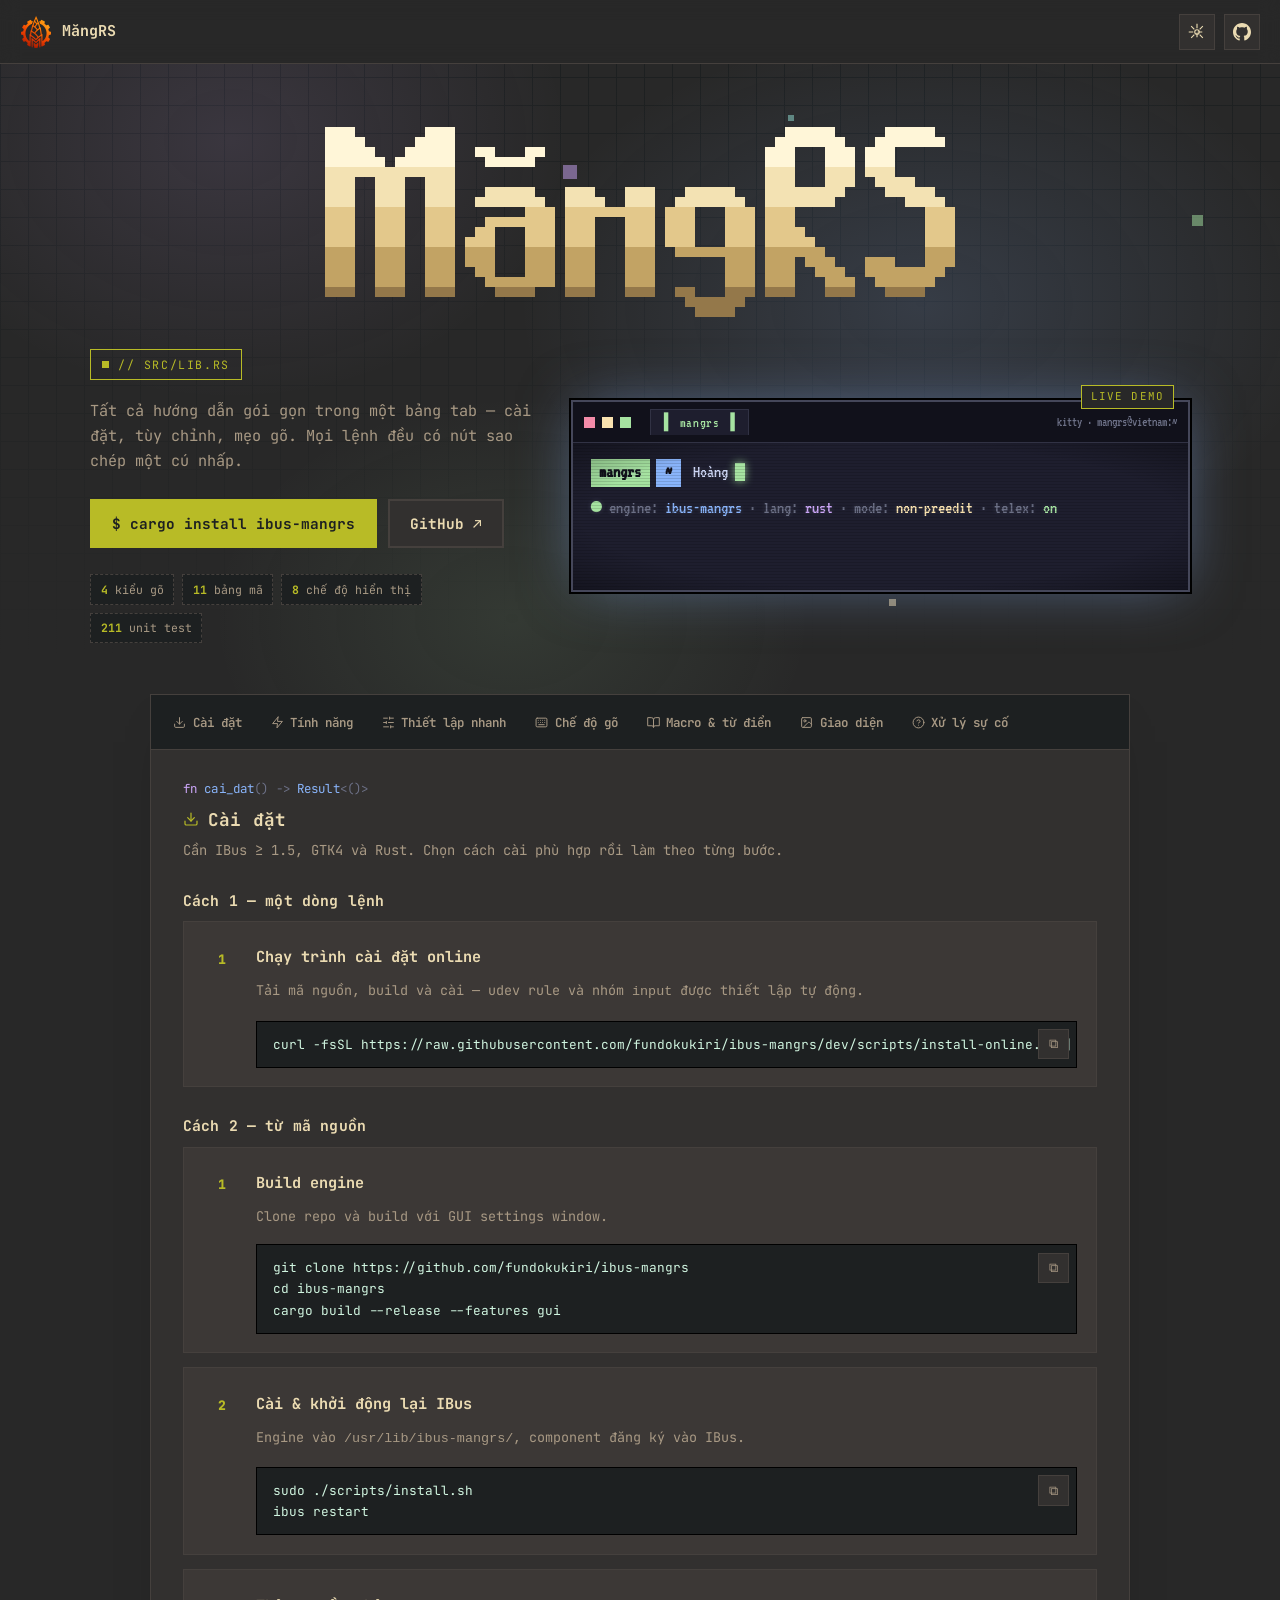
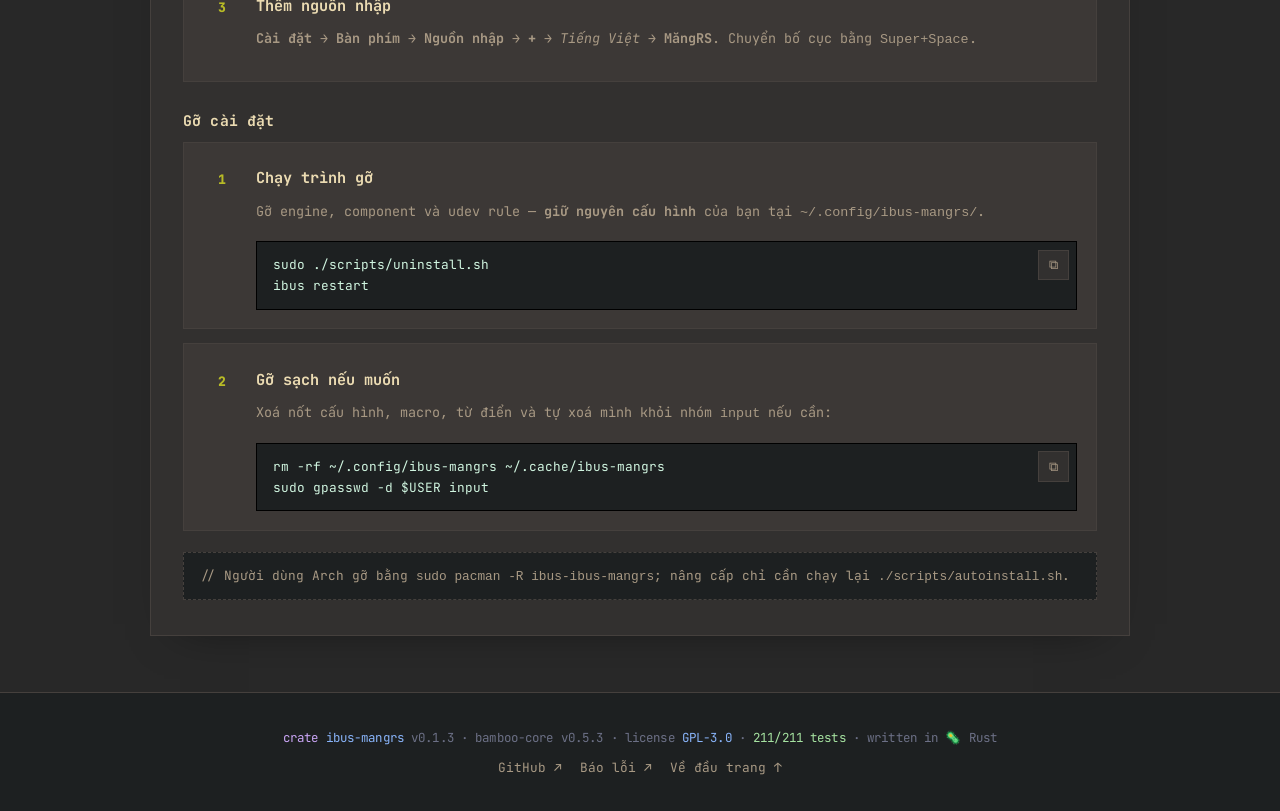
==== commit 4c31c53e: "FAQ: GitHub issues CTA, left-aligned questions; SVG tab icons" ====
--- a/index.html
+++ b/index.html
@@ -255,6 +255,9 @@
     border-radius: 0; cursor: pointer;
   }
   .tabbar button:hover { color: var(--text); background: var(--chip); }
+  .tabbar button svg { display: block; flex: none; }
+  .panel h2 .ico { display: inline-flex; }
+  .panel h2 .ico svg { display: block; }
   .tabbar button.on {
     color: var(--accent-ink); background: var(--accent); font-weight: 700;
   }
@@ -327,8 +330,9 @@
   }
   details.faq summary {
     cursor: pointer; padding: 0.85rem 1.1rem; font-size: 0.88rem; font-weight: 600; font-family: var(--pixel);
-    list-style: none; display: flex; justify-content: space-between; align-items: center;
-  }
+    list-style: none; display: flex; align-items: center; gap: 0.55rem;
+  }
+  details.faq summary::after { margin-left: auto; }
   details.faq summary::-webkit-details-marker { display: none; }
   details.faq summary::after { content: "+"; color: var(--accent); font-size: 1.1rem; }
   details.faq[open] summary::after { content: "–"; }
@@ -404,6 +408,14 @@
   .foot-links { margin: 0; display: flex; justify-content: center; gap: 1.1rem; }
   .foot-links a { color: var(--muted); text-decoration: none; font-size: 0.8rem; }
   .foot-links a:hover { color: var(--accent); }
+
+  .faq-cta {
+    display: flex; flex-wrap: wrap; gap: 0.6rem;
+    margin-top: 1.2rem; padding-top: 1.1rem;
+    border-top: 1px dashed var(--border);
+    align-items: center;
+  }
+  .faq-cta .hint { font-size: 0.78rem; color: var(--muted); margin-right: 0.3rem; }
 
   .note {
     border: 1px dashed var(--border); border-radius: 0;
@@ -503,18 +515,18 @@
   <main class="wrap">
     <div class="doccard">
       <div class="tabbar" role="tablist">
-        <button class="on" data-tab="install">⬇ Cài đặt</button>
-        <button data-tab="feats">⚡ Tính năng</button>
-        <button data-tab="quick">⚙ Thiết lập nhanh</button>
-        <button data-tab="modes">⌨ Chế độ gõ</button>
-        <button data-tab="macro">✎ Macro &amp; từ điển</button>
-        <button data-tab="shots">▣ Giao diện</button>
-        <button data-tab="faq">? Xử lý sự cố</button>
+        <button data-tab="install"><svg width="13" height="13" viewBox="0 0 24 24" fill="none" stroke="currentColor" stroke-width="1.8" stroke-linecap="round" stroke-linejoin="round" aria-hidden="true"><path d="M21 15v4a2 2 0 0 1-2 2H5a2 2 0 0 1-2-2v-4"/><polyline points="7 10 12 15 17 10"/><line x1="12" y1="15" x2="12" y2="3"/></svg> Cài đặt</button>
+        <button data-tab="feats"><svg width="13" height="13" viewBox="0 0 24 24" fill="none" stroke="currentColor" stroke-width="1.8" stroke-linecap="round" stroke-linejoin="round" aria-hidden="true"><polygon points="13 2 3 14 12 14 11 22 21 10 12 10 13 2"/></svg> Tính năng</button>
+        <button data-tab="quick"><svg width="13" height="13" viewBox="0 0 24 24" fill="none" stroke="currentColor" stroke-width="1.8" stroke-linecap="round" stroke-linejoin="round" aria-hidden="true"><line x1="21" x2="14" y1="4" y2="4"/><line x1="10" x2="3" y1="4" y2="4"/><line x1="21" x2="12" y1="12" y2="12"/><line x1="8" x2="3" y1="12" y2="12"/><line x1="21" x2="16" y1="20" y2="20"/><line x1="12" x2="3" y1="20" y2="20"/><line x1="14" x2="14" y1="2" y2="6"/><line x1="8" x2="8" y1="10" y2="14"/><line x1="16" x2="16" y1="18" y2="22"/></svg> Thiết lập nhanh</button>
+        <button data-tab="modes"><svg width="13" height="13" viewBox="0 0 24 24" fill="none" stroke="currentColor" stroke-width="1.8" stroke-linecap="round" stroke-linejoin="round" aria-hidden="true"><rect width="20" height="16" x="2" y="4" rx="2"/><path d="M6 8h.01M10 8h.01M14 8h.01M18 8h.01M6 12h.01M10 12h.01M14 12h.01M18 12h.01M7 16h10"/></svg> Chế độ gõ</button>
+        <button data-tab="macro"><svg width="13" height="13" viewBox="0 0 24 24" fill="none" stroke="currentColor" stroke-width="1.8" stroke-linecap="round" stroke-linejoin="round" aria-hidden="true"><path d="M2 3h6a4 4 0 0 1 4 4v14a3 3 0 0 0-3-3H2z"/><path d="M22 3h-6a4 4 0 0 0-4 4v14a3 3 0 0 1 3-3h7z"/></svg> Macro &amp; từ điển</button>
+        <button data-tab="shots"><svg width="13" height="13" viewBox="0 0 24 24" fill="none" stroke="currentColor" stroke-width="1.8" stroke-linecap="round" stroke-linejoin="round" aria-hidden="true"><rect width="18" height="18" x="3" y="3" rx="2"/><circle cx="9" cy="9" r="2"/><path d="m21 15-3.086-3.086a2 2 0 0 0-2.828 0L6 21"/></svg> Giao diện</button>
+        <button data-tab="faq"><svg width="13" height="13" viewBox="0 0 24 24" fill="none" stroke="currentColor" stroke-width="1.8" stroke-linecap="round" stroke-linejoin="round" aria-hidden="true"><circle cx="12" cy="12" r="10"/><path d="M9.09 9a3 3 0 0 1 5.83 1c0 2-3 3-3 3"/><path d="M12 17h.01"/></svg> Xử lý sự cố</button>
       </div>
 
       <!-- TAB TÍNH NĂNG -->
       <section class="panel" id="tab-feats">
-        <h2><span class="ico">⚡</span> Tính năng</h2>
+        <h2><span class="ico"><svg width="16" height="16" viewBox="0 0 24 24" fill="none" stroke="currentColor" stroke-width="1.8" stroke-linecap="round" stroke-linejoin="round" aria-hidden="true"><polygon points="13 2 3 14 12 14 11 22 21 10 12 10 13 2"/></svg></span>Tính năng</h2>
         <p class="lede">Toàn bộ khả năng của bộ gõ trong một bảng — mã nguồn mở trên
         <a href="https://github.com/fundokukiri/ibus-mangrs" target="_blank" rel="noopener" style="color:var(--accent)">GitHub ↗</a>.</p>
         <table class="opt">
@@ -539,7 +551,7 @@
       <!-- TAB 1 -->
       <section class="panel" id="tab-quick">
         <p class="rustsig"><span class="k">impl</span> <span class="t">QuickSettings</span> { ... }</p>
-        <h2><span class="ico">⚙</span> Thiết lập nhanh</h2>
+        <h2><span class="ico"><svg width="16" height="16" viewBox="0 0 24 24" fill="none" stroke="currentColor" stroke-width="1.8" stroke-linecap="round" stroke-linejoin="round" aria-hidden="true"><line x1="21" x2="14" y1="4" y2="4"/><line x1="10" x2="3" y1="4" y2="4"/><line x1="21" x2="12" y1="12" y2="12"/><line x1="8" x2="3" y1="12" y2="12"/><line x1="21" x2="16" y1="20" y2="20"/><line x1="12" x2="3" y1="20" y2="20"/><line x1="14" x2="14" y1="2" y2="6"/><line x1="8" x2="8" y1="10" y2="14"/><line x1="16" x2="16" y1="18" y2="22"/></svg></span>Thiết lập nhanh</h2>
         <p class="lede">Mở từ menu nguồn nhập (biểu tượng <strong>vi</strong> trên thanh trên) — thay đổi có hiệu lực trong ~1 giây.</p>
         <table class="opt">
           <thead><tr><th>Tùy chọn</th><th>Chức năng</th><th>Mặc định</th></tr></thead>
@@ -559,7 +571,7 @@
       <!-- TAB 2 -->
       <section class="panel on" id="tab-install">
         <p class="rustsig"><span class="k">fn</span> <span class="t">cai_dat</span>() -&gt; <span class="t">Result</span>&lt;()&gt;</p>
-        <h2><span class="ico">⬇</span> Cài đặt</h2>
+        <h2><span class="ico"><svg width="16" height="16" viewBox="0 0 24 24" fill="none" stroke="currentColor" stroke-width="1.8" stroke-linecap="round" stroke-linejoin="round" aria-hidden="true"><path d="M21 15v4a2 2 0 0 1-2 2H5a2 2 0 0 1-2-2v-4"/><polyline points="7 10 12 15 17 10"/><line x1="12" y1="15" x2="12" y2="3"/></svg></span>Cài đặt</h2>
         <p class="lede">Cần IBus ≥ 1.5, GTK4 và Rust. Chọn cách cài phù hợp rồi làm theo từng bước.</p>
 
         <h3>Cách 1 — một dòng lệnh</h3>
@@ -613,7 +625,7 @@
       <!-- TAB 3 -->
       <section class="panel" id="tab-modes">
         <p class="rustsig"><span class="k">enum</span> <span class="t">CheDoHienThi</span> { Preedit, NonPreedit, ... }</p>
-        <h2><span class="ico">⌨</span> Chế độ gõ &amp; hiển thị</h2>
+        <h2><span class="ico"><svg width="16" height="16" viewBox="0 0 24 24" fill="none" stroke="currentColor" stroke-width="1.8" stroke-linecap="round" stroke-linejoin="round" aria-hidden="true"><rect width="20" height="16" x="2" y="4" rx="2"/><path d="M6 8h.01M10 8h.01M14 8h.01M18 8h.01M6 12h.01M10 12h.01M14 12h.01M18 12h.01M7 16h10"/></svg></span>Chế độ gõ &amp; hiển thị</h2>
         <p class="lede">8 chế độ quyết định cách chữ đi vào ứng dụng — đổi từ menu, GUI, hotkey hoặc App Rules theo từng ứng dụng.</p>
         <table class="opt">
           <thead><tr><th>Chế độ</th><th>Cách hoạt động</th><th>Phù hợp</th></tr></thead>
@@ -634,7 +646,7 @@
       <!-- TAB 4 -->
       <section class="panel" id="tab-macro">
         <p class="rustsig"><span class="k">struct</span> <span class="t">Macro</span> { key: <span class="t">String</span>, expansion: <span class="t">String</span> }</p>
-        <h2><span class="ico">✎</span> Macro &amp; từ điển</h2>
+        <h2><span class="ico"><svg width="16" height="16" viewBox="0 0 24 24" fill="none" stroke="currentColor" stroke-width="1.8" stroke-linecap="round" stroke-linejoin="round" aria-hidden="true"><path d="M2 3h6a4 4 0 0 1 4 4v14a3 3 0 0 0-3-3H2z"/><path d="M22 3h-6a4 4 0 0 0-4 4v14a3 3 0 0 1 3-3h7z"/></svg></span>Macro &amp; từ điển</h2>
         <p class="lede">File cấu hình nằm ở <code>~/.config/ibus-mangrs/</code>, nạp lại nóng trong ~1 giây.</p>
         <h3>macros.toml — từ viết tắt</h3>
         <div class="code"><button class="copy" title="Sao chép">⧉</button><pre>gs=giờ sáng
@@ -648,7 +660,7 @@
 
       <!-- TAB GIAO DIỆN -->
       <section class="panel" id="tab-shots">
-        <h2><span class="ico">▣</span> Giao diện &amp; Ảnh chụp</h2>
+        <h2><span class="ico"><svg width="16" height="16" viewBox="0 0 24 24" fill="none" stroke="currentColor" stroke-width="1.8" stroke-linecap="round" stroke-linejoin="round" aria-hidden="true"><rect width="18" height="18" x="3" y="3" rx="2"/><circle cx="9" cy="9" r="2"/><path d="m21 15-3.086-3.086a2 2 0 0 0-2.828 0L6 21"/></svg></span>Giao diện &amp; Ảnh chụp</h2>
         <p class="lede">Cửa sổ cài đặt GTK4 tiếng Việt và menu nguồn nhập — bấm vào ảnh để phóng to.</p>
         <div class="slider">
           <button class="sl-nav prev" id="slPrev" aria-label="Ảnh trước">&#9664;</button>
@@ -666,7 +678,7 @@
       <!-- TAB 5 -->
       <section class="panel" id="tab-faq">
         <p class="rustsig"><span class="k">trait</span> <span class="t">XuLySuCo</span> { <span class="k">fn</span> <span class="t">debug_log</span>(&amp;self); }</p>
-        <h2><span class="ico">?</span> Xử lý sự cố</h2>
+        <h2><span class="ico"><svg width="16" height="16" viewBox="0 0 24 24" fill="none" stroke="currentColor" stroke-width="1.8" stroke-linecap="round" stroke-linejoin="round" aria-hidden="true"><circle cx="12" cy="12" r="10"/><path d="M9.09 9a3 3 0 0 1 5.83 1c0 2-3 3-3 3"/><path d="M12 17h.01"/></svg></span>Xử lý sự cố</h2>
         <p class="lede">Các lỗi hay gặp và cách xử lý nhanh.</p>
         <details class="faq" open>
           <summary>Engine không xuất hiện trong Nguồn nhập</summary>
@@ -688,6 +700,12 @@
           <summary>Báo lỗi thế nào cho dễ sửa?</summary>
           <div class="a">Bật <em>Debug Logging</em> trong GUI, tái hiện lỗi, đính kèm <code>~/.cache/ibus-mangrs/debug.log</code> vào GitHub issue — log không chứa chữ bạn gõ.</div>
         </details>
+
+        <div class="faq-cta">
+          <span class="hint">// chưa tìm thấy câu trả lời?</span>
+          <a class="btnx solid" href="https://github.com/fundokukiri/ibus-mangrs/issues/new" target="_blank" rel="noopener">+ Tạo issue mới</a>
+          <a class="btnx ghost" href="https://github.com/fundokukiri/ibus-mangrs/issues" target="_blank" rel="noopener">Xem các issue ↗</a>
+        </div>
       </section>
     </div>
   </main>
